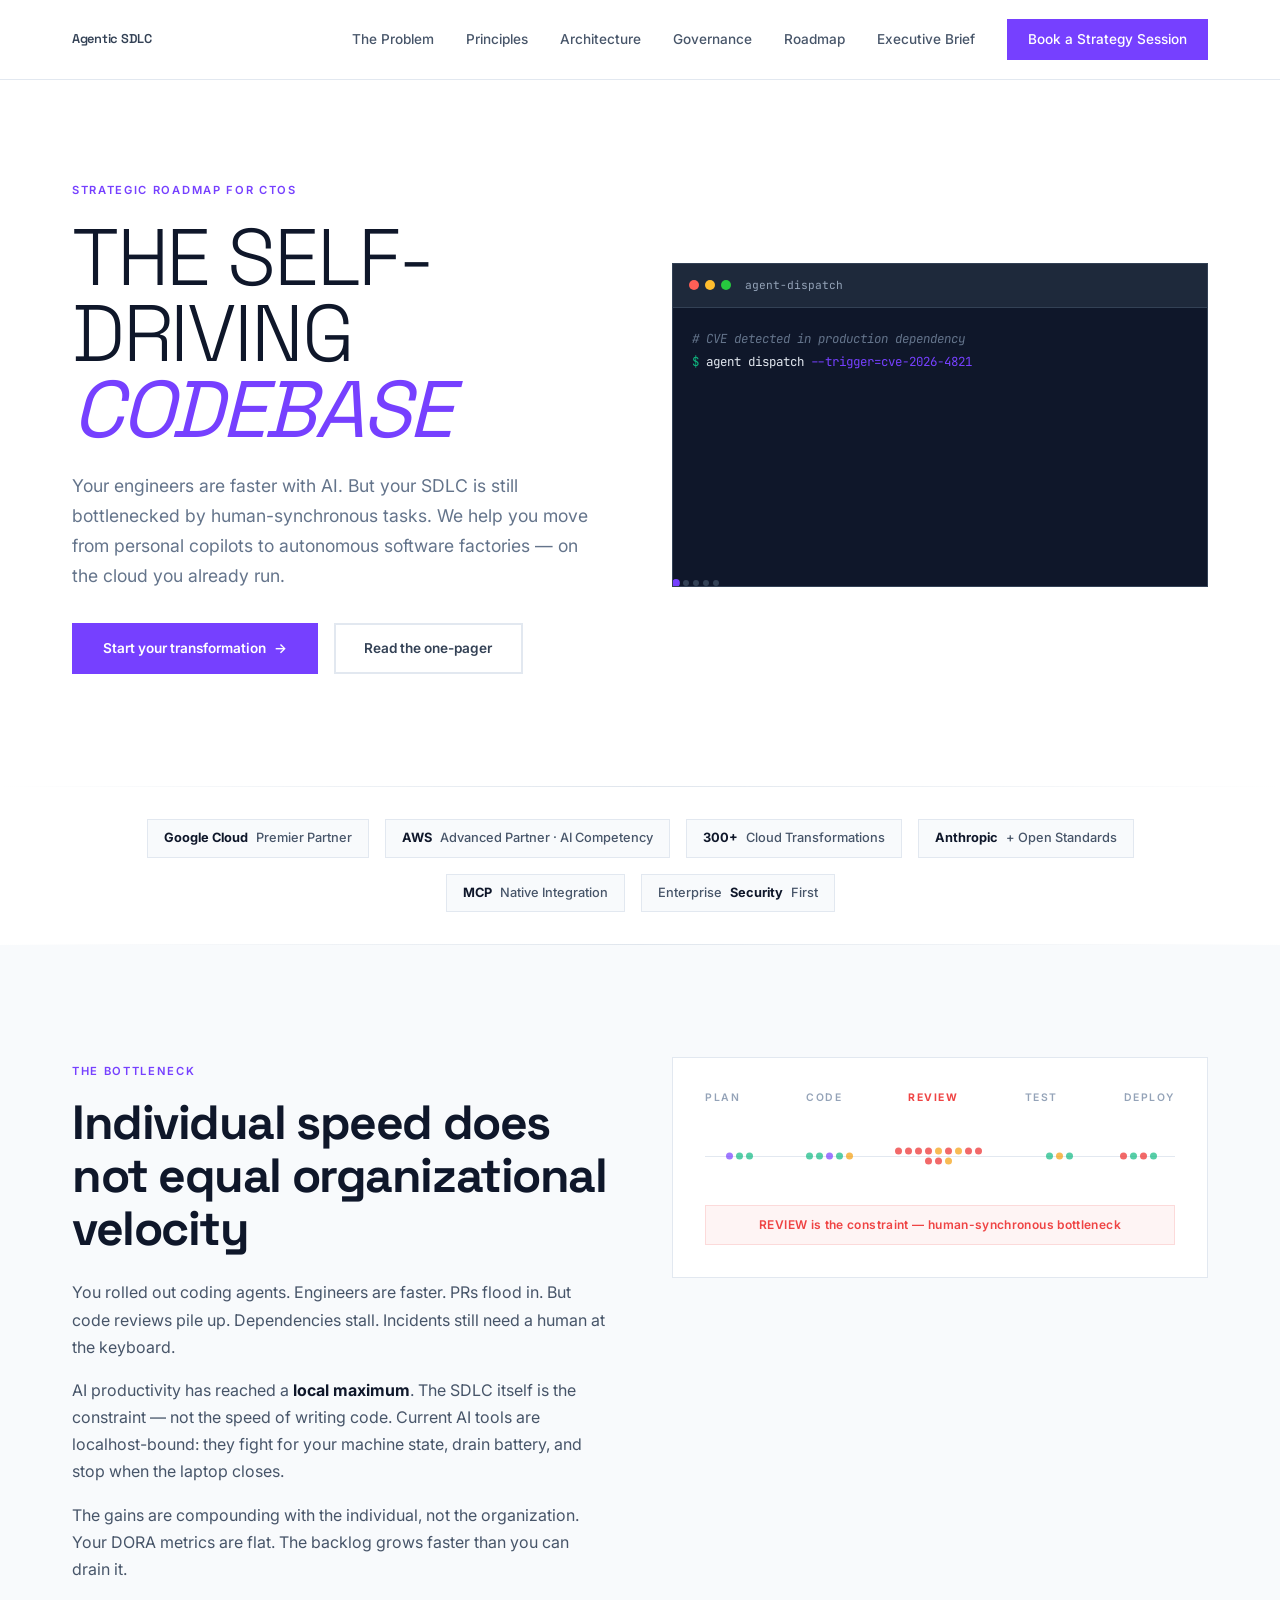
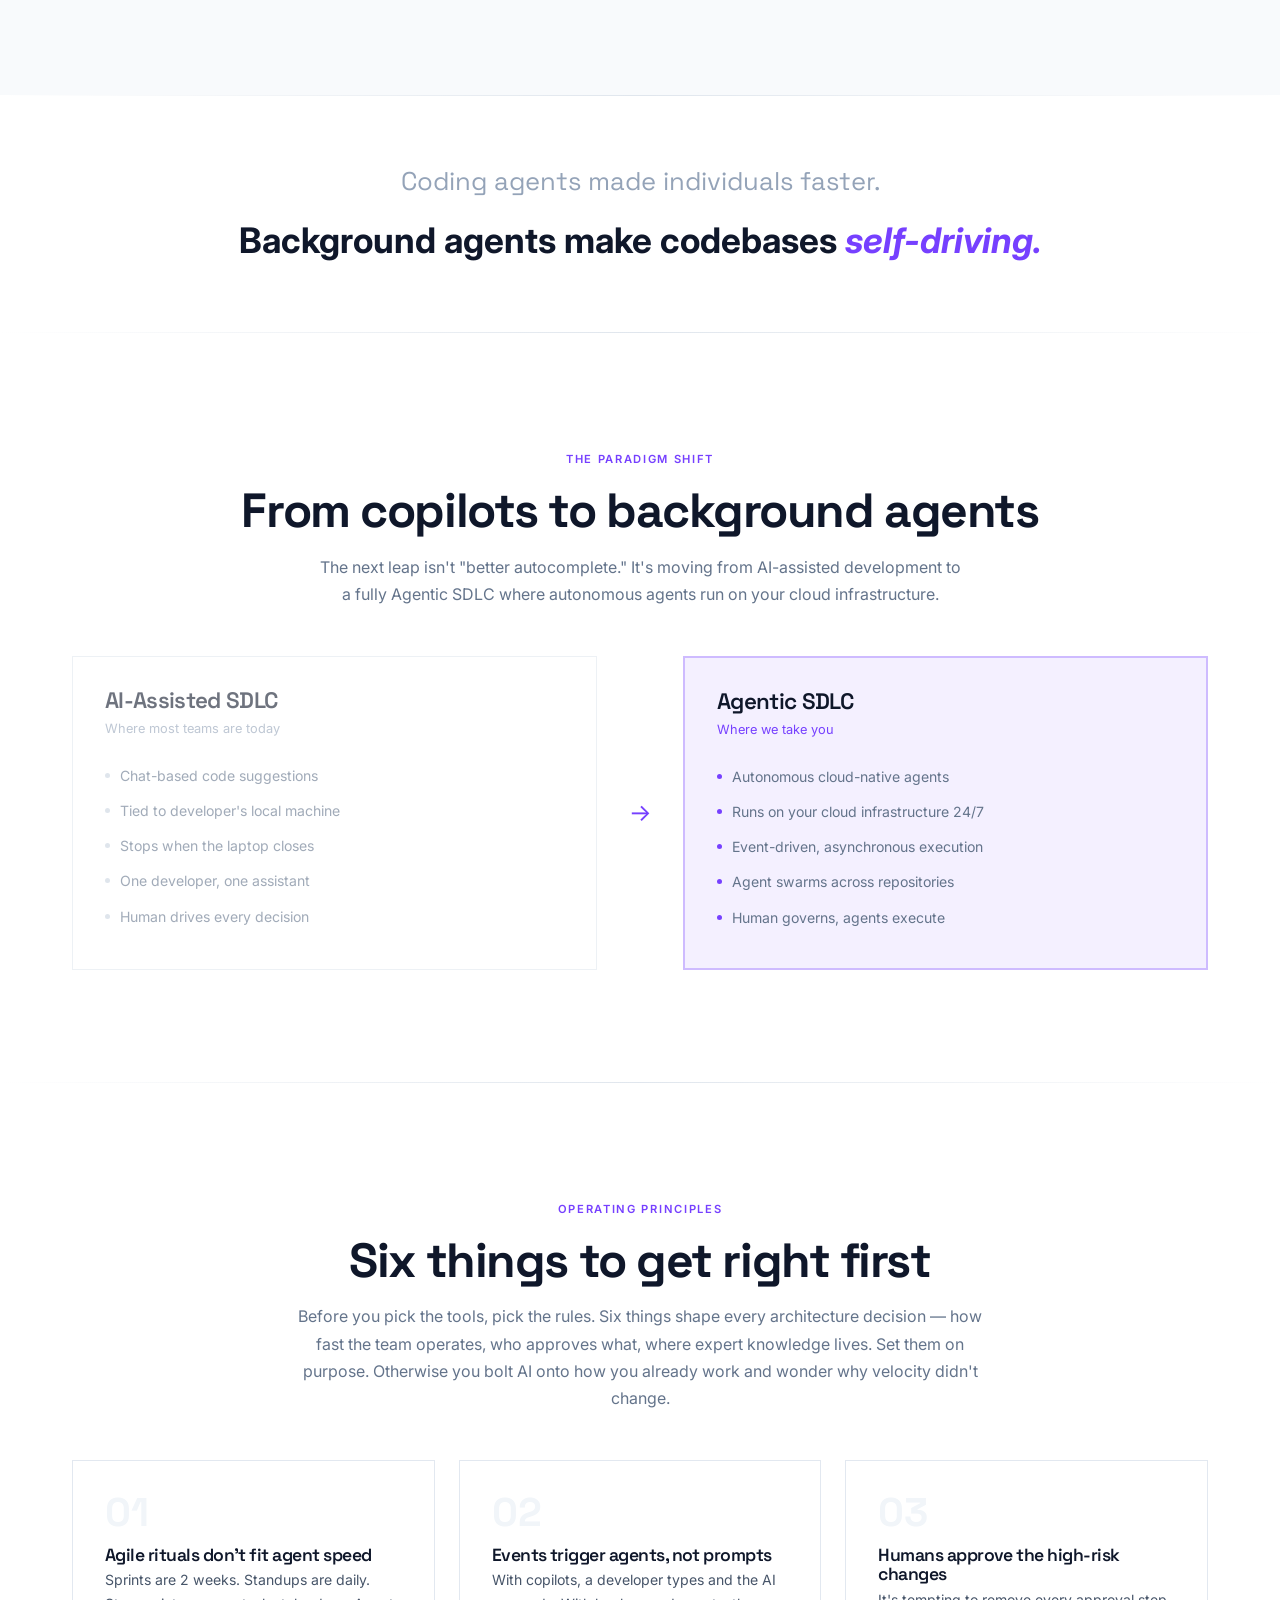
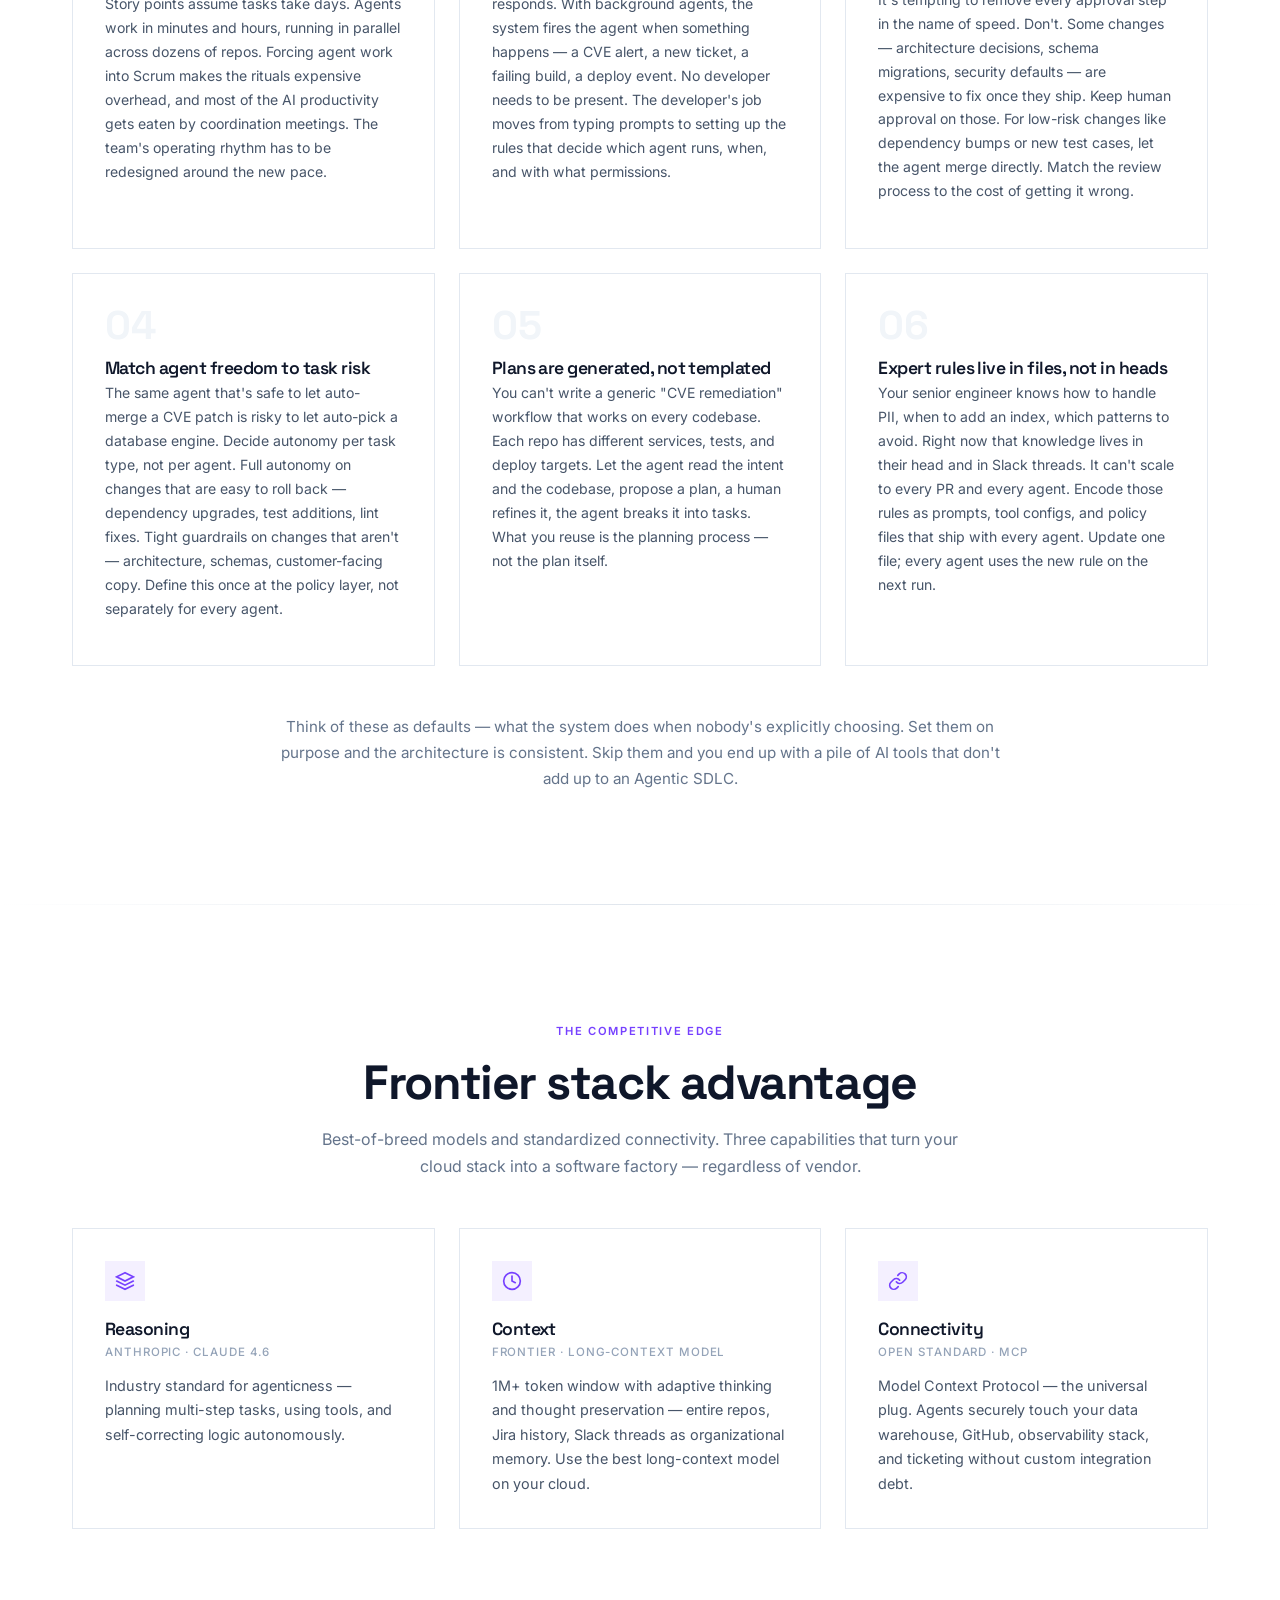
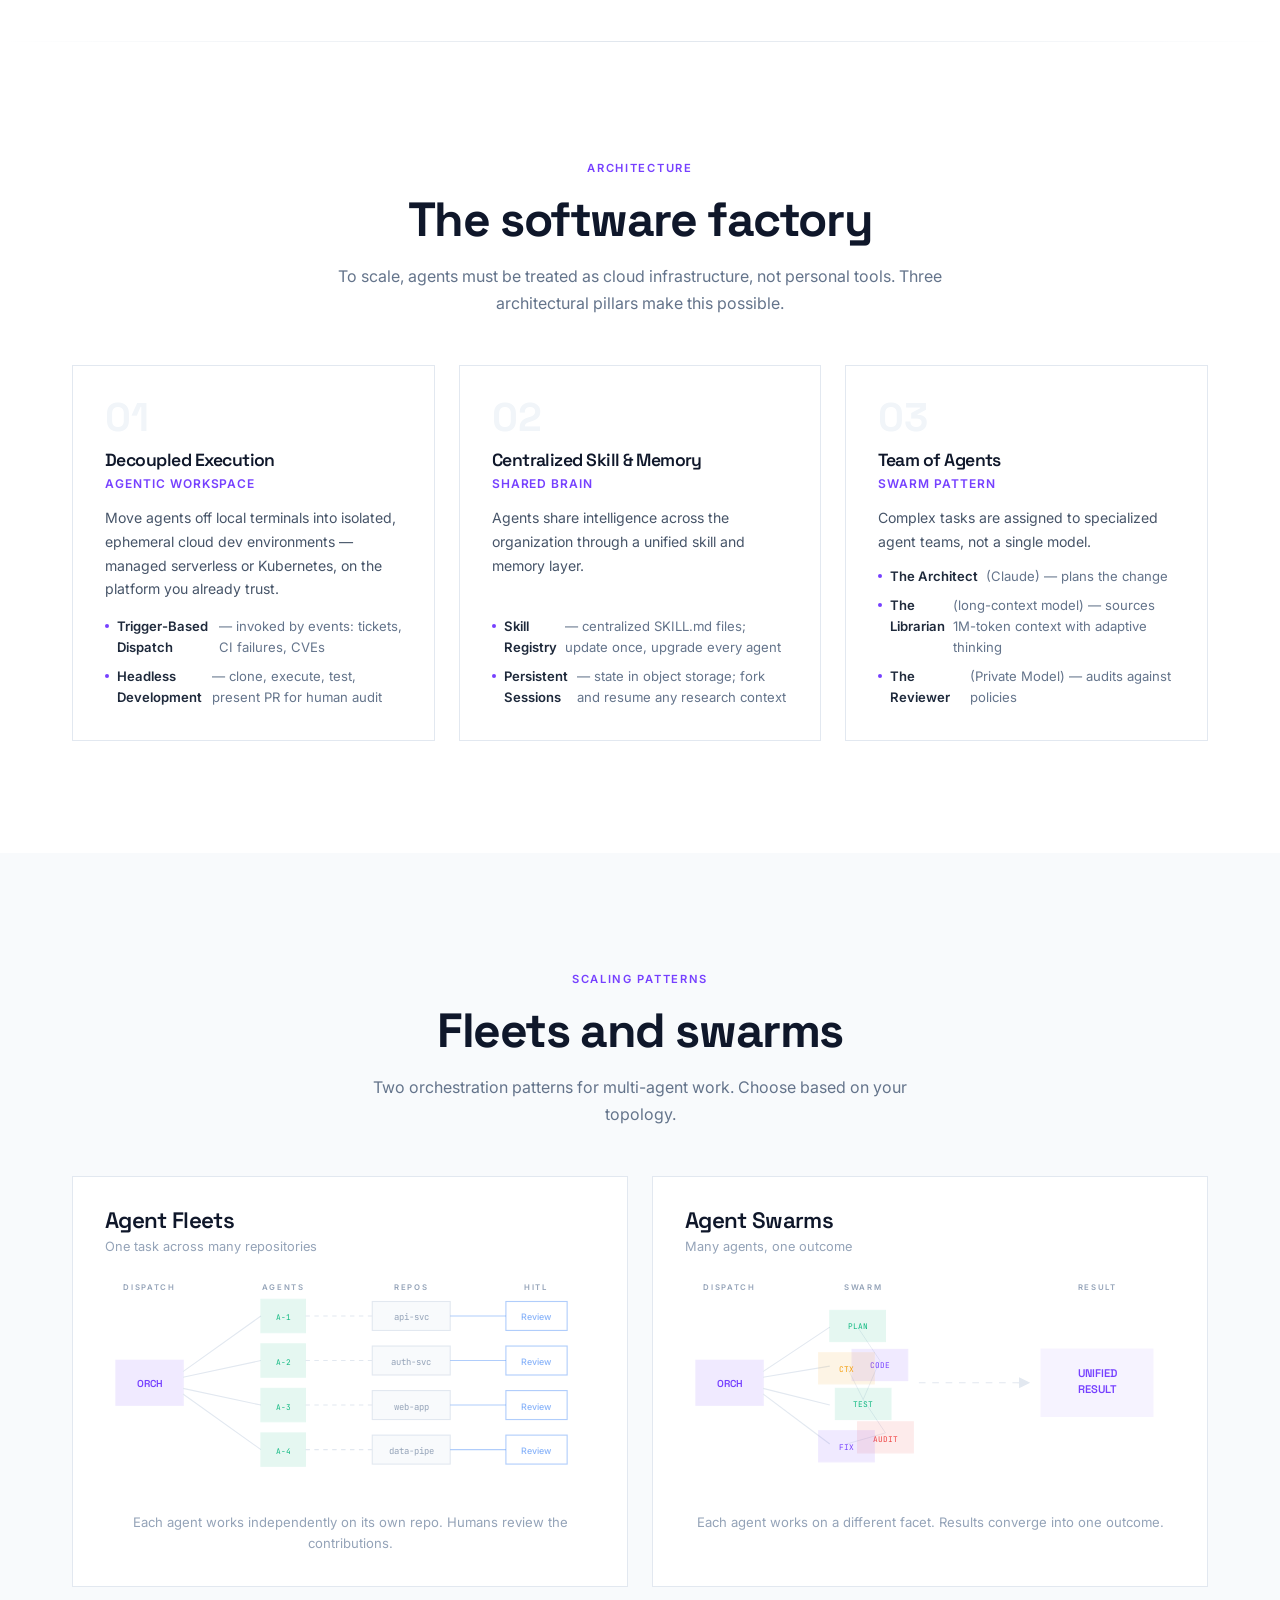
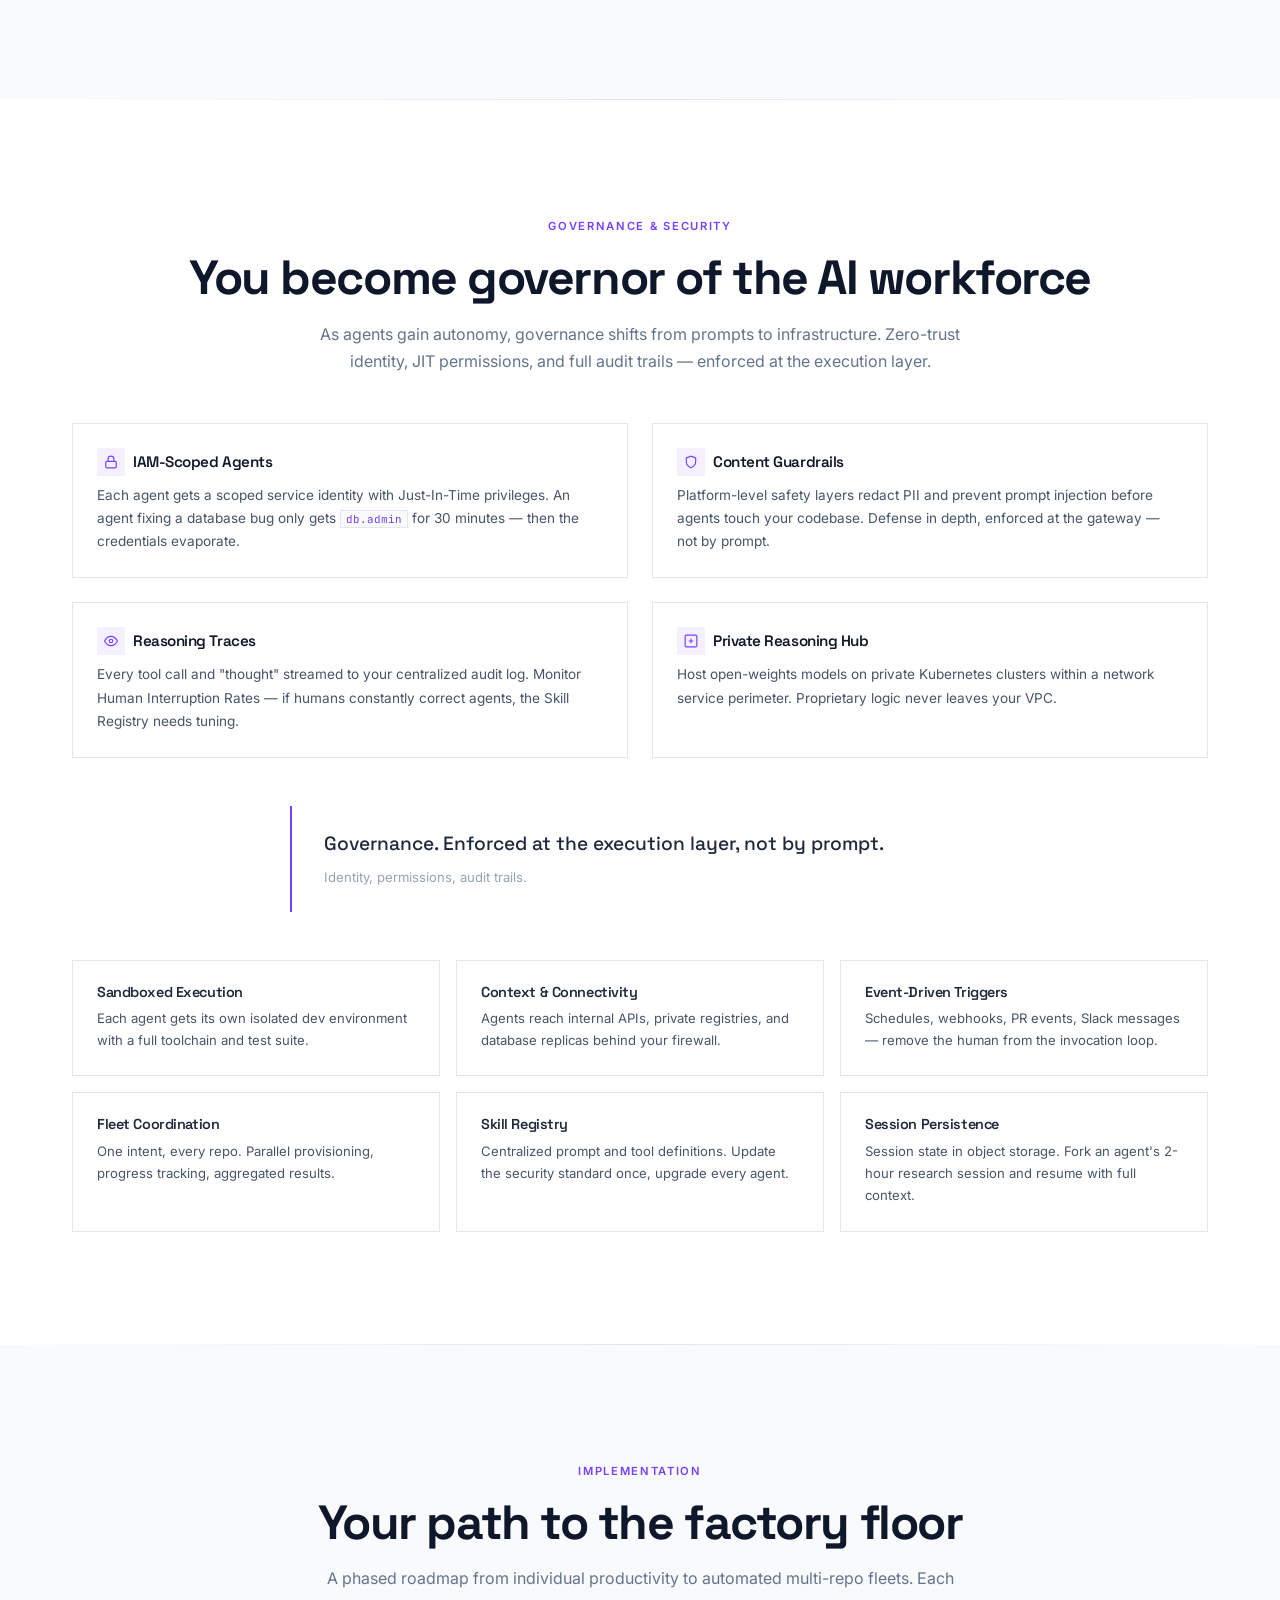
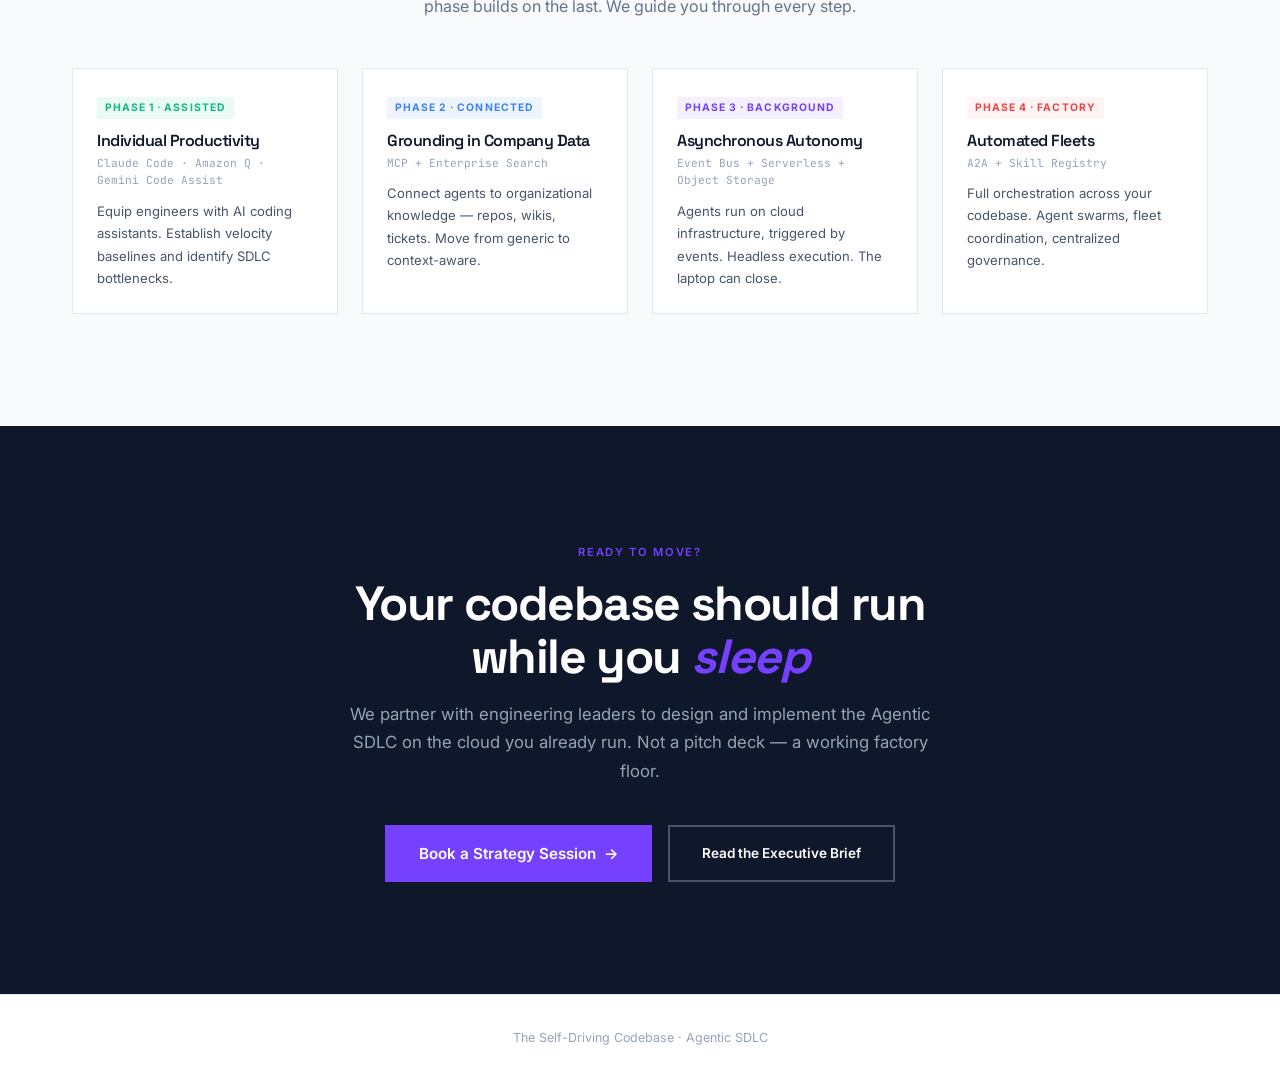
==== index.html @ 45821ac8 "Remove Revolgy branding from both pages Co-Authored-By: Claude Sonnet 4.6 (1M context) <noreply@anth" ====
<!DOCTYPE html>
<html lang="en">
<head>
<meta charset="UTF-8">
<meta name="viewport" content="width=device-width, initial-scale=1.0">
<title>The Self-Driving Codebase | Agentic SDLC</title>
<meta name="description" content="Move from AI copilots to autonomous software factories on any cloud. Design and implement the Agentic SDLC.">
<link rel="preconnect" href="https://fonts.googleapis.com">
<link rel="preconnect" href="https://fonts.gstatic.com" crossorigin>
<link href="https://fonts.googleapis.com/css2?family=Inter:wght@300;400;500;600;700&family=Space+Grotesk:wght@300;400;500;600;700&family=JetBrains+Mono:wght@400;500;600&display=swap" rel="stylesheet">
<style>
  /* ══ RESET ══ */
  *, *::before, *::after { box-sizing: border-box; margin: 0; padding: 0; }

  :root {
    --primary: #7640FF;
    --primary-dark: #5e2de6;
    --primary-soft: rgba(118, 64, 255, 0.08);
    --primary-mid: rgba(118, 64, 255, 0.15);
    --primary-glow: rgba(118, 64, 255, 0.25);

    --slate-50: #f8fafc;
    --slate-100: #f1f5f9;
    --slate-200: #e2e8f0;
    --slate-300: #cbd5e1;
    --slate-400: #94a3b8;
    --slate-500: #64748b;
    --slate-600: #475569;
    --slate-700: #334155;
    --slate-800: #1e293b;
    --slate-900: #0f172a;

    --success: #10b981;
    --warning: #f59e0b;
    --error: #ef4444;

    --font-display: 'Space Grotesk', system-ui, sans-serif;
    --font-body: 'Inter', system-ui, sans-serif;
    --font-mono: 'JetBrains Mono', 'SF Mono', monospace;

    --ease: cubic-bezier(0.4, 0, 0.2, 1);
  }

  html { scroll-behavior: smooth; font-size: 16px; }
  body {
    font-family: var(--font-body);
    background: #fff;
    color: var(--slate-600);
    line-height: 1.6;
    -webkit-font-smoothing: antialiased;
    overflow-x: hidden;
  }

  /* ══ TYPOGRAPHY ══ */
  h1, h2, h3, h4 {
    font-family: var(--font-display);
    color: var(--slate-900);
    line-height: 1.1;
    letter-spacing: -0.03em;
  }
  h1 { font-size: clamp(2.5rem, 7vw, 5rem); font-weight: 300; text-transform: uppercase; }
  h2 { font-size: clamp(1.8rem, 4vw, 3rem); font-weight: 700; }
  h3 { font-size: clamp(1.1rem, 2vw, 1.4rem); font-weight: 600; }
  p { line-height: 1.7; }

  /* ══ LAYOUT ══ */
  .container { max-width: 1200px; margin: 0 auto; padding: 0 1.5rem; }
  @media (min-width: 768px) { .container { padding: 0 2rem; } }
  section { padding: 5rem 0; }
  @media (min-width: 1024px) { section { padding: 7rem 0; } }

  /* ══ ARCH LINE (Remangu signature) ══ */
  .arch-line {
    height: 1px;
    background: linear-gradient(90deg, transparent, var(--slate-300), transparent);
    opacity: 0.6;
    margin: 0;
  }

  /* ══ LABELS ══ */
  .label {
    display: inline-block;
    font-size: 0.7rem;
    font-weight: 600;
    letter-spacing: 0.15em;
    text-transform: uppercase;
    color: var(--slate-400);
    margin-bottom: 1rem;
  }
  .label--primary { color: var(--primary); }

  /* ══ BUTTONS (sharp edges, Remangu style) ══ */
  .btn {
    display: inline-flex;
    align-items: center;
    gap: 0.5rem;
    padding: 0.8rem 1.8rem;
    font-family: var(--font-body);
    font-size: 0.85rem;
    font-weight: 600;
    text-decoration: none;
    border: 2px solid transparent;
    cursor: pointer;
    transition: all 0.15s var(--ease);
    /* sharp edges - no border-radius */
  }
  .btn--primary {
    background: var(--primary);
    color: white;
    border-color: var(--primary);
  }
  .btn--primary:hover { background: var(--primary-dark); border-color: var(--primary-dark); transform: translateY(-1px); }
  .btn--outline {
    background: transparent;
    color: var(--slate-700);
    border-color: var(--slate-200);
  }
  .btn--outline:hover { border-color: var(--primary); color: var(--primary); }
  .btn--ghost {
    background: transparent;
    color: var(--primary);
    border: none;
    padding: 0.5rem 0;
    font-weight: 500;
  }
  .btn--ghost:hover { color: var(--primary-dark); }
  .btn--ghost .arrow { transition: transform 0.15s var(--ease); }
  .btn--ghost:hover .arrow { transform: translateX(4px); }

  /* ══ NAVIGATION ══ */
  nav {
    position: fixed;
    top: 0;
    left: 0;
    right: 0;
    z-index: 100;
    height: 4rem;
    background: rgba(255,255,255,0.85);
    backdrop-filter: blur(16px);
    border-bottom: 1px solid var(--slate-200);
    transition: all 0.15s var(--ease);
  }
  @media (min-width: 1024px) { nav { height: 5rem; } }
  .nav-inner {
    max-width: 1200px;
    margin: 0 auto;
    padding: 0 1.5rem;
    height: 100%;
    display: flex;
    align-items: center;
    justify-content: space-between;
  }
  @media (min-width: 768px) { .nav-inner { padding: 0 2rem; } }
  .nav-logo {
    display: flex;
    align-items: center;
    gap: 0.75rem;
    text-decoration: none;
  }
  .nav-logo img { height: 28px; }
  .nav-logo .divider {
    width: 1px;
    height: 20px;
    background: var(--slate-200);
  }
  .nav-logo .sub {
    font-family: var(--font-display);
    font-size: 0.8rem;
    font-weight: 600;
    color: var(--slate-700);
    letter-spacing: -0.02em;
  }
  .nav-links { display: flex; gap: 2rem; align-items: center; }
  .nav-links a {
    color: var(--slate-600);
    text-decoration: none;
    font-size: 0.85rem;
    font-weight: 500;
    transition: color 0.15s;
  }
  .nav-links a:hover { color: var(--slate-900); }
  .nav-links a.btn--primary { color: white; }
  .nav-links a.btn--primary:hover { color: white; }
  .nav-spacer { height: 4rem; }
  @media (min-width: 1024px) { .nav-spacer { height: 5rem; } }

  /* Hamburger button */
  .hamburger {
    display: none;
    background: none;
    border: none;
    cursor: pointer;
    padding: 0.5rem;
    margin-right: -0.5rem;
  }
  .hamburger svg { display: block; }
  .hamburger .icon-close { display: none; }
  .hamburger.active .icon-open { display: none; }
  .hamburger.active .icon-close { display: block; }

  /* Mobile nav drawer */
  @media (max-width: 768px) {
    .hamburger { display: block; }
    .nav-links {
      display: none;
      position: fixed;
      top: 4rem;
      left: 0;
      right: 0;
      bottom: 0;
      background: rgba(255,255,255,0.98);
      backdrop-filter: blur(16px);
      flex-direction: column;
      align-items: stretch;
      padding: 1.5rem;
      gap: 0;
      border-top: 1px solid var(--slate-200);
      overflow-y: auto;
    }
    .nav-links.open { display: flex; }
    .nav-links a {
      padding: 1rem 0;
      font-size: 1rem;
      border-bottom: 1px solid var(--slate-100);
    }
    .nav-links a:last-child { border-bottom: none; }
    .nav-links a.btn--primary {
      margin-top: 1rem;
      text-align: center;
      justify-content: center;
      padding: 0.9rem 1.5rem;
    }
  }

  /* ══ HERO ══ */
  .hero {
    padding: 4rem 0 5rem;
    position: relative;
  }
  @media (min-width: 1024px) { .hero { padding: 6rem 0 7rem; } }
  .hero-grid {
    display: grid;
    gap: 3rem;
    align-items: center;
  }
  @media (min-width: 1024px) { .hero-grid { grid-template-columns: 1fr 1fr; gap: 4rem; } }
  .hero-content .label { margin-bottom: 1.2rem; }
  .hero-content h1 {
    margin-bottom: 1.5rem;
    line-height: 0.95;
  }
  .hero-content h1 em {
    font-style: italic;
    color: var(--primary);
    font-weight: 400;
  }
  .hero-content > p {
    font-size: 1.1rem;
    color: var(--slate-500);
    max-width: 520px;
    margin-bottom: 2rem;
    line-height: 1.7;
  }
  .hero-actions { display: flex; gap: 1rem; flex-wrap: wrap; }
  @media (max-width: 480px) {
    .hero-actions { flex-direction: column; }
    .hero-actions .btn { text-align: center; justify-content: center; width: 100%; }
  }

  /* ══ TERMINAL ══ */
  .terminal {
    background: var(--slate-900);
    border: 1px solid var(--slate-700);
    font-family: var(--font-mono);
    font-size: 0.78rem;
    line-height: 1.7;
    overflow: hidden;
    /* sharp edges */
  }
  @media (max-width: 480px) {
    .terminal { font-size: 0.68rem; line-height: 1.6; }
  }
  .terminal-bar {
    display: flex;
    align-items: center;
    gap: 6px;
    padding: 0.75rem 1rem;
    background: var(--slate-800);
    border-bottom: 1px solid var(--slate-700);
  }
  .terminal-dot {
    width: 10px;
    height: 10px;
    border-radius: 50%;
  }
  .terminal-dot:nth-child(1) { background: #ff5f56; }
  .terminal-dot:nth-child(2) { background: #ffbd2e; }
  .terminal-dot:nth-child(3) { background: #27c93f; }
  .terminal-title {
    font-size: 0.7rem;
    color: var(--slate-400);
    margin-left: 0.5rem;
  }
  .terminal-body {
    padding: 1.2rem 1.2rem;
    min-height: 260px;
    position: relative;
  }
  @media (max-width: 480px) {
    .terminal-body { padding: 1rem 0.8rem; min-height: 240px; }
  }
  .terminal-scenario {
    position: absolute;
    top: 1.2rem;
    left: 1.2rem;
    right: 1.2rem;
    opacity: 0;
    transition: opacity 0.4s ease;
    pointer-events: none;
  }
  @media (max-width: 480px) {
    .terminal-scenario { top: 1rem; left: 0.8rem; right: 0.8rem; }
  }
  .terminal-scenario.active { opacity: 1; pointer-events: auto; }
  .t-line { padding: 1px 0; white-space: normal; word-break: break-word; }
  .t-line .prompt { color: var(--success); }
  .t-line .cmd { color: #e2e8f0; }
  .t-line .flag { color: var(--primary); }
  .t-line .comment { color: var(--slate-500); font-style: italic; }
  .t-line .output { color: var(--slate-400); }
  .t-line .ok { color: var(--success); }
  .t-line .warn { color: var(--warning); }
  .t-line .err { color: var(--error); }
  .t-line .accent { color: var(--primary); }

  /* Typing animation per line */
  .t-line.typing {
    width: 0;
    animation: typeIn 0.6s steps(40, end) forwards;
  }
  .t-line.typing-slow {
    width: 0;
    animation: typeIn 1s steps(40, end) forwards;
  }
  @keyframes typeIn {
    from { width: 0; }
    to { width: 100%; }
  }

  .cursor-blink {
    display: inline-block;
    width: 7px;
    height: 13px;
    background: var(--slate-300);
    vertical-align: middle;
    margin-left: 2px;
    animation: blink 1s step-end infinite;
  }
  @keyframes blink { 0%,100%{opacity:1} 50%{opacity:0} }

  .terminal-progress {
    display: flex;
    gap: 4px;
    margin-top: 0.8rem;
  }
  .terminal-progress .pip {
    width: 6px;
    height: 6px;
    background: var(--slate-700);
    border-radius: 50%;
    cursor: pointer;
    transition: all 0.15s;
  }
  .terminal-progress .pip.active { background: var(--primary); transform: scale(1.3); }

  /* ══ STATS BAR ══ */
  .stats-bar {
    display: flex;
    flex-wrap: wrap;
    gap: 1rem;
    justify-content: center;
    padding: 2rem 0;
  }
  .stat-badge {
    display: flex;
    align-items: center;
    gap: 0.5rem;
    padding: 0.5rem 1rem;
    background: var(--slate-50);
    border: 1px solid var(--slate-200);
    font-size: 0.8rem;
    font-weight: 500;
    color: var(--slate-600);
    transition: all 0.15s;
  }
  .stat-badge:hover { border-color: var(--primary); color: var(--primary); }
  .stat-badge strong { color: var(--slate-900); font-weight: 700; }
  @media (max-width: 480px) {
    .stats-bar { gap: 0.5rem; }
    .stat-badge { font-size: 0.72rem; padding: 0.4rem 0.7rem; flex: 1 1 calc(50% - 0.5rem); justify-content: center; text-align: center; }
  }

  /* ══ PROBLEM SECTION ══ */
  .problem-section { background: var(--slate-50); }
  .problem-grid {
    display: grid;
    gap: 3rem;
    align-items: start;
  }
  @media (min-width: 1024px) { .problem-grid { grid-template-columns: 1fr 1fr; gap: 4rem; } }
  .problem-text h2 { margin-bottom: 1.5rem; }
  .problem-text p { margin-bottom: 1rem; font-size: 1rem; }
  .problem-text p:last-of-type { margin-bottom: 0; }

  /* Bottleneck diagram */
  .bottleneck {
    background: white;
    border: 1px solid var(--slate-200);
    padding: 2rem;
  }
  .bn-header {
    display: flex;
    justify-content: space-between;
    margin-bottom: 1.5rem;
    font-size: 0.65rem;
    font-weight: 600;
    letter-spacing: 0.15em;
    text-transform: uppercase;
    color: var(--slate-400);
  }
  .bn-header span.active { color: var(--error); font-weight: 700; }
  .bn-track {
    position: relative;
    height: 50px;
    margin-bottom: 1.5rem;
  }
  .bn-line {
    position: absolute;
    top: 50%;
    left: 0;
    right: 0;
    height: 1px;
    background: var(--slate-200);
  }
  .bn-dots {
    position: absolute;
    top: 50%;
    transform: translateY(-50%);
    display: flex;
    flex-wrap: wrap;
    gap: 3px;
    justify-content: center;
  }
  .bn-dot {
    width: 7px;
    height: 7px;
    border-radius: 50%;
  }
  .bn-dot.green { background: var(--success); opacity: 0.7; }
  .bn-dot.purple { background: var(--primary); opacity: 0.7; }
  .bn-dot.red { background: var(--error); opacity: 0.8; }
  .bn-dot.amber { background: var(--warning); opacity: 0.7; }
  .bn-callout {
    text-align: center;
    padding: 0.6rem 1rem;
    background: rgba(239,68,68,0.06);
    border: 1px solid rgba(239,68,68,0.15);
    font-size: 0.75rem;
    font-weight: 600;
    color: var(--error);
    letter-spacing: 0.03em;
  }

  /* ══ EQUATION ══ */
  .equation-section {
    text-align: center;
    padding: 4rem 2rem;
  }
  .equation-section p {
    font-family: var(--font-display);
    font-size: clamp(1.2rem, 3vw, 1.6rem);
    color: var(--slate-400);
    font-weight: 400;
  }
  .equation-section .highlight {
    display: block;
    font-size: clamp(1.5rem, 4vw, 2.2rem);
    font-weight: 700;
    color: var(--slate-900);
    margin-top: 0.5rem;
  }
  .equation-section .highlight em { color: var(--primary); font-style: italic; }

  /* ══ SHIFT SECTION ══ */
  .shift-grid {
    display: grid;
    gap: 2rem;
    margin-top: 3rem;
    align-items: stretch;
  }
  @media (min-width: 768px) { .shift-grid { grid-template-columns: 1fr auto 1fr; } }
  .shift-card {
    background: white;
    border: 1px solid var(--slate-200);
    padding: 2rem;
    display: flex;
    flex-direction: column;
    transition: all 0.15s var(--ease);
  }
  .shift-card:hover { border-color: var(--primary); transform: translateY(-2px); }
  .shift-card.faded { opacity: 0.6; }
  .shift-card.faded:hover { opacity: 0.8; }
  .shift-card.featured { border: 2px solid rgba(118,64,255,0.3); background: var(--primary-soft); }
  .shift-card h3 { margin-bottom: 0.3rem; }
  .shift-card .sub { font-size: 0.8rem; color: var(--slate-400); margin-bottom: 1.2rem; }
  .shift-card.featured .sub { color: var(--primary); }
  .shift-card ul { list-style: none; }
  .shift-card ul li {
    padding: 0.4rem 0;
    font-size: 0.88rem;
    color: var(--slate-500);
    display: flex;
    gap: 0.6rem;
    align-items: flex-start;
  }
  .shift-card ul li::before {
    content: '';
    width: 5px; height: 5px;
    border-radius: 50%;
    background: var(--slate-300);
    margin-top: 0.5rem;
    flex-shrink: 0;
  }
  .shift-card.featured ul li::before { background: var(--primary); }
  .shift-arrow {
    display: flex;
    align-items: center;
    justify-content: center;
    color: var(--primary);
    font-size: 1.5rem;
  }
  @media (max-width: 767px) {
    .shift-arrow { transform: rotate(90deg); padding: 0.5rem 0; }
  }

  /* ══ ADVANTAGE CARDS ══ */
  .advantage-grid {
    display: grid;
    gap: 1.5rem;
    margin-top: 3rem;
  }
  @media (min-width: 768px) { .advantage-grid { grid-template-columns: repeat(3, 1fr); } }
  .adv-card {
    background: white;
    border: 1px solid var(--slate-200);
    padding: 2rem;
    display: flex;
    flex-direction: column;
    transition: all 0.15s var(--ease);
  }
  .adv-card:hover { border-color: var(--primary); transform: translateY(-2px); }
  .adv-card .adv-icon {
    width: 40px;
    height: 40px;
    display: flex;
    align-items: center;
    justify-content: center;
    margin-bottom: 1.2rem;
    background: var(--primary-soft);
  }
  .adv-card h3 { font-size: 1.1rem; margin-bottom: 0.2rem; }
  .adv-card .provider {
    font-size: 0.72rem;
    color: var(--slate-400);
    font-weight: 500;
    margin-bottom: 0.8rem;
    text-transform: uppercase;
    letter-spacing: 0.08em;
  }
  .adv-card p { font-size: 0.9rem; }

  /* ══ ARCHITECTURE PILLARS ══ */
  .arch-grid {
    display: grid;
    gap: 1.5rem;
    margin-top: 3rem;
  }
  @media (min-width: 768px) { .arch-grid { grid-template-columns: repeat(3, 1fr); } }
  .pillar {
    background: white;
    border: 1px solid var(--slate-200);
    padding: 2rem;
    transition: all 0.15s var(--ease);
    display: flex;
    flex-direction: column;
  }
  .pillar:hover { border-color: var(--primary); transform: translateY(-2px); }
  .pillar-num {
    font-family: var(--font-display);
    font-size: 2.5rem;
    font-weight: 700;
    color: var(--slate-100);
    line-height: 1;
    margin-bottom: 0.8rem;
    transition: color 0.15s;
  }
  .pillar:hover .pillar-num { color: var(--primary-soft); }
  .pillar h3 { font-size: 1.1rem; margin-bottom: 0.2rem; }
  .pillar .pillar-sub {
    font-size: 0.75rem;
    color: var(--primary);
    margin-bottom: 0.8rem;
    font-weight: 600;
    text-transform: uppercase;
    letter-spacing: 0.08em;
  }
  .pillar p { font-size: 0.88rem; margin-bottom: 0.8rem; }
  .pillar-features { display: flex; flex-direction: column; gap: 0.5rem; margin-top: auto; }
  .pillar-feat {
    display: flex;
    gap: 0.5rem;
    font-size: 0.82rem;
    color: var(--slate-500);
    align-items: flex-start;
  }
  .pillar-feat::before {
    content: '';
    width: 4px; height: 4px;
    background: var(--primary);
    border-radius: 50%;
    margin-top: 0.5rem;
    flex-shrink: 0;
  }
  .pillar-feat strong { color: var(--slate-800); font-weight: 600; }

  /* ══ SWARM SECTION ══ */
  .swarm-section { background: var(--slate-50); }
  .swarm-grid {
    display: grid;
    gap: 1.5rem;
    margin-top: 3rem;
  }
  @media (min-width: 768px) { .swarm-grid { grid-template-columns: 1fr 1fr; } }
  .swarm-card {
    background: white;
    border: 1px solid var(--slate-200);
    padding: 2rem;
    transition: all 0.15s var(--ease);
  }
  .swarm-card:hover { border-color: var(--primary); }
  .swarm-card h3 { margin-bottom: 0.2rem; }
  .swarm-card .swarm-sub { font-size: 0.8rem; color: var(--slate-400); margin-bottom: 1.2rem; }
  .swarm-card svg { width: 100%; height: auto; }
  .swarm-card .caption { font-size: 0.82rem; color: var(--slate-400); margin-top: 1rem; text-align: center; }
  @media (max-width: 480px) {
    .swarm-card { padding: 1.2rem; }
    .swarm-card svg { max-height: 160px; }
  }

  /* ══ GOVERNANCE ══ */
  .gov-grid {
    display: grid;
    gap: 1.5rem;
    margin-top: 3rem;
  }
  @media (min-width: 768px) { .gov-grid { grid-template-columns: repeat(2, 1fr); } }
  .gov-card {
    background: white;
    border: 1px solid var(--slate-200);
    padding: 1.5rem;
    transition: all 0.15s var(--ease);
  }
  .gov-card:hover { border-color: var(--primary); transform: translateY(-2px); }
  .gov-card h3 {
    font-size: 0.95rem;
    margin-bottom: 0.5rem;
    display: flex;
    align-items: center;
    gap: 0.5rem;
  }
  .gov-icon {
    width: 28px; height: 28px;
    display: inline-flex;
    align-items: center;
    justify-content: center;
    background: var(--primary-soft);
    flex-shrink: 0;
  }
  .gov-card p { font-size: 0.85rem; }
  .gov-card code {
    font-family: var(--font-mono);
    font-size: 0.8em;
    background: var(--slate-50);
    border: 1px solid var(--slate-200);
    padding: 1px 5px;
    color: var(--primary);
  }

  /* ══ QUOTE BLOCK ══ */
  .quote-block {
    border-left: 2px solid var(--primary);
    padding: 1.5rem 2rem;
    margin: 3rem auto;
    max-width: 700px;
  }
  .quote-block p {
    font-family: var(--font-display);
    font-size: 1.2rem;
    font-weight: 500;
    color: var(--slate-800);
    line-height: 1.5;
  }
  .quote-block .quote-sub {
    font-family: var(--font-body);
    font-size: 0.82rem;
    color: var(--slate-400);
    margin-top: 0.5rem;
    font-weight: 400;
  }

  /* ══ FACTORY FEATURES ══ */
  .factory-grid {
    display: grid;
    gap: 1rem;
    margin-top: 2rem;
  }
  @media (min-width: 640px) { .factory-grid { grid-template-columns: repeat(2, 1fr); } }
  @media (min-width: 1024px) { .factory-grid { grid-template-columns: repeat(3, 1fr); } }
  .factory-feat {
    background: white;
    border: 1px solid var(--slate-200);
    padding: 1.5rem;
    transition: all 0.15s var(--ease);
  }
  .factory-feat:hover { border-color: var(--primary); }
  .factory-feat h4 {
    font-family: var(--font-display);
    font-size: 0.9rem;
    font-weight: 600;
    color: var(--slate-800);
    margin-bottom: 0.4rem;
  }
  .factory-feat p { font-size: 0.82rem; }

  /* ══ ROADMAP ══ */
  .roadmap-section { background: var(--slate-50); }
  .roadmap-grid {
    display: grid;
    gap: 1.5rem;
    margin-top: 3rem;
  }
  @media (min-width: 640px) { .roadmap-grid { grid-template-columns: repeat(2, 1fr); } }
  @media (min-width: 1024px) { .roadmap-grid { grid-template-columns: repeat(4, 1fr); } }
  .phase {
    background: white;
    border: 1px solid var(--slate-200);
    padding: 1.5rem;
    position: relative;
    transition: all 0.15s var(--ease);
  }
  .phase:hover { border-color: var(--primary); transform: translateY(-2px); }
  .phase-badge {
    display: inline-block;
    font-size: 0.65rem;
    font-weight: 700;
    text-transform: uppercase;
    letter-spacing: 0.1em;
    padding: 3px 8px;
    margin-bottom: 0.8rem;
  }
  .phase:nth-child(1) .phase-badge { background: rgba(16,185,129,0.08); color: var(--success); }
  .phase:nth-child(2) .phase-badge { background: rgba(59,130,246,0.08); color: #3b82f6; }
  .phase:nth-child(3) .phase-badge { background: var(--primary-soft); color: var(--primary); }
  .phase:nth-child(4) .phase-badge { background: rgba(239,68,68,0.06); color: var(--error); }
  .phase h3 { font-size: 1rem; margin-bottom: 0.3rem; }
  .phase .phase-tech {
    font-family: var(--font-mono);
    font-size: 0.7rem;
    color: var(--slate-400);
    margin-bottom: 0.6rem;
  }
  .phase p { font-size: 0.82rem; }

  /* ══ CTA ══ */
  .cta-section {
    text-align: center;
    padding: 5rem 2rem;
    position: relative;
    background: var(--slate-900);
    color: white;
  }
  @media (min-width: 1024px) { .cta-section { padding: 7rem 2rem; } }
  .cta-section h2 { color: white; margin-bottom: 1rem; }
  .cta-section h2 em { color: var(--primary); font-style: italic; }
  .cta-section p {
    color: var(--slate-400);
    font-size: 1.05rem;
    max-width: 580px;
    margin: 0 auto 2.5rem;
  }
  .cta-actions { display: flex; gap: 1rem; justify-content: center; flex-wrap: wrap; }
  .cta-section .btn--outline { color: white; border-color: var(--slate-600); }
  .cta-section .btn--outline:hover { border-color: var(--primary); color: var(--primary); }
  @media (max-width: 480px) {
    .cta-section { padding: 3.5rem 1.2rem; }
    .cta-actions { flex-direction: column; align-items: center; }
    .cta-actions .btn { width: 100%; text-align: center; justify-content: center; }
  }

  /* ══ FOOTER ══ */
  footer {
    border-top: 1px solid var(--slate-200);
    padding: 2rem;
    text-align: center;
  }
  footer p { font-size: 0.78rem; color: var(--slate-400); }
  footer a { color: var(--primary); text-decoration: none; }
  footer a:hover { text-decoration: underline; }

  /* ══ SCROLL REVEAL ══ */
  .reveal {
    opacity: 0;
    transform: translateY(20px);
    transition: opacity 0.6s var(--ease), transform 0.6s var(--ease);
  }
  .reveal.visible { opacity: 1; transform: translateY(0); }

  /* ══ SVG HELPER ══ */
  .svg-muted { stroke: var(--slate-300); }
  .svg-primary { stroke: var(--primary); }

  /* ══ MOBILE GLOBAL ══ */
  @media (max-width: 480px) {
    section { padding: 3rem 0; }
    .container { padding: 0 1rem; }
    h1 { font-size: clamp(2rem, 9vw, 2.8rem); }
    h2 { font-size: clamp(1.5rem, 5vw, 2rem); }
    p { font-size: 0.95rem; }
    .hero { padding: 2.5rem 0 3rem; }
    .hero-content > p { font-size: 1rem; }
    .problem-text p { font-size: 0.92rem; }
    .bottleneck { padding: 1.2rem; }
    .bn-header { font-size: 0.58rem; }
    .pillar, .adv-card, .gov-card, .factory-feat, .phase { padding: 1.2rem; }
    .pillar-num { font-size: 2rem; }
    .quote-block { padding: 1rem 1.2rem; margin: 2rem 0; }
    .quote-block p { font-size: 1rem; }
    .equation-section p { font-size: clamp(1rem, 4vw, 1.3rem); }
    .equation-section .highlight { font-size: clamp(1.2rem, 5vw, 1.6rem); }
  }

  /* Tablet tweaks */
  @media (min-width: 481px) and (max-width: 768px) {
    section { padding: 4rem 0; }
    .hero { padding: 3rem 0 4rem; }
  }
</style>
</head>
<body>

<!-- ═══ NAV ═══ -->
<nav>
  <div class="nav-inner">
    <a class="nav-logo" href="#">
      <span class="sub">Agentic SDLC</span>
    </a>
    <div class="nav-links" id="navLinks">
      <a href="#problem" onclick="closeNav()">The Problem</a>
      <a href="#principles" onclick="closeNav()">Principles</a>
      <a href="#architecture" onclick="closeNav()">Architecture</a>
      <a href="#governance" onclick="closeNav()">Governance</a>
      <a href="#roadmap" onclick="closeNav()">Roadmap</a>
      <a href="one-pager.html">Executive Brief</a>
      <a href="#cta" class="btn btn--primary" style="padding:0.5rem 1.2rem;" onclick="closeNav()">Book a Strategy Session</a>
    </div>
    <button class="hamburger" id="hamburger" onclick="toggleNav()" aria-label="Toggle menu">
      <svg class="icon-open" width="24" height="24" viewBox="0 0 24 24" fill="none" stroke="#0f172a" stroke-width="2" stroke-linecap="round"><line x1="3" y1="6" x2="21" y2="6"/><line x1="3" y1="12" x2="21" y2="12"/><line x1="3" y1="18" x2="21" y2="18"/></svg>
      <svg class="icon-close" width="24" height="24" viewBox="0 0 24 24" fill="none" stroke="#0f172a" stroke-width="2" stroke-linecap="round"><line x1="18" y1="6" x2="6" y2="18"/><line x1="6" y1="6" x2="18" y2="18"/></svg>
    </button>
  </div>
</nav>
<div class="nav-spacer"></div>

<!-- ═══ HERO ═══ -->
<section class="hero">
  <div class="container">
    <div class="hero-grid">
      <div class="hero-content">
        <span class="label label--primary">Strategic Roadmap for CTOs</span>
        <h1>The self-driving <em>codebase</em></h1>
        <p>Your engineers are faster with AI. But your SDLC is still bottlenecked by human-synchronous tasks. We help you move from personal copilots to autonomous software factories &mdash; on the cloud you already run.</p>
        <div class="hero-actions">
          <a href="#cta" class="btn btn--primary">Start your transformation <span class="arrow">&rarr;</span></a>
          <a href="one-pager.html" class="btn btn--outline">Read the one-pager</a>
        </div>
      </div>

      <div>
        <div class="terminal">
          <div class="terminal-bar">
            <span class="terminal-dot"></span>
            <span class="terminal-dot"></span>
            <span class="terminal-dot"></span>
            <span class="terminal-title">agent-dispatch</span>
          </div>
          <div class="terminal-body" id="terminalBody"></div>
          <div class="terminal-progress" id="terminalProgress">
            <span class="pip active" data-index="0"></span>
            <span class="pip" data-index="1"></span>
            <span class="pip" data-index="2"></span>
            <span class="pip" data-index="3"></span>
            <span class="pip" data-index="4"></span>
          </div>
        </div>
      </div>
    </div>
  </div>
</section>

<div class="arch-line"></div>

<!-- ═══ STATS BAR ═══ -->
<div class="container">
  <div class="stats-bar">
    <div class="stat-badge"><strong>Google Cloud</strong> Premier Partner</div>
    <div class="stat-badge"><strong>AWS</strong> Advanced Partner &middot; AI Competency</div>
    <div class="stat-badge"><strong>300+</strong> Cloud Transformations</div>
    <div class="stat-badge"><strong>Anthropic</strong> + Open Standards</div>
    <div class="stat-badge"><strong>MCP</strong> Native Integration</div>
    <div class="stat-badge">Enterprise <strong>Security</strong> First</div>
  </div>
</div>

<div class="arch-line"></div>

<!-- ═══ PROBLEM ═══ -->
<section class="problem-section" id="problem">
  <div class="container">
    <div class="problem-grid">
      <div class="problem-text reveal">
        <span class="label label--primary">The Bottleneck</span>
        <h2>Individual speed does not equal organizational velocity</h2>
        <p>You rolled out coding agents. Engineers are faster. PRs flood in. But code reviews pile up. Dependencies stall. Incidents still need a human at the keyboard.</p>
        <p>AI productivity has reached a <strong style="color:var(--slate-900)">local maximum</strong>. The SDLC itself is the constraint &mdash; not the speed of writing code. Current AI tools are localhost-bound: they fight for your machine state, drain battery, and stop when the laptop closes.</p>
        <p>The gains are compounding with the individual, not the organization. Your DORA metrics are flat. The backlog grows faster than you can drain it.</p>
      </div>

      <div class="reveal" style="animation-delay:0.15s">
        <div class="bottleneck">
          <div class="bn-header">
            <span>PLAN</span><span>CODE</span><span class="active">REVIEW</span><span>TEST</span><span>DEPLOY</span>
          </div>
          <div class="bn-track">
            <div class="bn-line"></div>
            <div class="bn-dots" style="left:2%;width:50px;">
              <span class="bn-dot purple"></span><span class="bn-dot green"></span><span class="bn-dot green"></span>
            </div>
            <div class="bn-dots" style="left:20%;width:60px;">
              <span class="bn-dot green"></span><span class="bn-dot green"></span><span class="bn-dot purple"></span><span class="bn-dot green"></span><span class="bn-dot amber"></span>
            </div>
            <div class="bn-dots" style="left:40%;width:90px;">
              <span class="bn-dot red"></span><span class="bn-dot red"></span><span class="bn-dot red"></span><span class="bn-dot red"></span><span class="bn-dot amber"></span><span class="bn-dot red"></span><span class="bn-dot amber"></span><span class="bn-dot red"></span><span class="bn-dot red"></span><span class="bn-dot red"></span><span class="bn-dot red"></span><span class="bn-dot amber"></span>
            </div>
            <div class="bn-dots" style="left:70%;width:50px;">
              <span class="bn-dot green"></span><span class="bn-dot amber"></span><span class="bn-dot green"></span>
            </div>
            <div class="bn-dots" style="left:87%;width:50px;">
              <span class="bn-dot red"></span><span class="bn-dot green"></span><span class="bn-dot red"></span><span class="bn-dot green"></span>
            </div>
          </div>
          <div class="bn-callout">REVIEW is the constraint &mdash; human-synchronous bottleneck</div>
        </div>
      </div>
    </div>
  </div>
</section>

<!-- ═══ EQUATION ═══ -->
<div class="arch-line"></div>
<div class="equation-section reveal">
  <p>Coding agents made individuals faster.</p>
  <span class="highlight">Background agents make codebases <em>self-driving.</em></span>
</div>
<div class="arch-line"></div>

<!-- ═══ SHIFT ═══ -->
<section id="shift">
  <div class="container">
    <div class="reveal" style="text-align:center;">
      <span class="label label--primary">The Paradigm Shift</span>
      <h2>From copilots to background agents</h2>
      <p style="max-width:650px;margin:1rem auto 0;font-size:1rem;color:var(--slate-500);">The next leap isn't "better autocomplete." It's moving from AI-assisted development to a fully Agentic SDLC where autonomous agents run on your cloud infrastructure.</p>
    </div>

    <div class="shift-grid reveal">
      <div class="shift-card faded">
        <h3>AI-Assisted SDLC</h3>
        <div class="sub">Where most teams are today</div>
        <ul>
          <li>Chat-based code suggestions</li>
          <li>Tied to developer's local machine</li>
          <li>Stops when the laptop closes</li>
          <li>One developer, one assistant</li>
          <li>Human drives every decision</li>
        </ul>
      </div>
      <div class="shift-arrow">&rarr;</div>
      <div class="shift-card featured">
        <h3>Agentic SDLC</h3>
        <div class="sub">Where we take you</div>
        <ul>
          <li>Autonomous cloud-native agents</li>
          <li>Runs on your cloud infrastructure 24/7</li>
          <li>Event-driven, asynchronous execution</li>
          <li>Agent swarms across repositories</li>
          <li>Human governs, agents execute</li>
        </ul>
      </div>
    </div>
  </div>
</section>

<div class="arch-line"></div>

<!-- ═══ PRINCIPLES ═══ -->
<section id="principles">
  <div class="container">
    <div class="reveal" style="text-align:center;">
      <span class="label label--primary">Operating Principles</span>
      <h2>Six things to get right first</h2>
      <p style="max-width:700px;margin:1rem auto 0;font-size:1rem;color:var(--slate-500);">Before you pick the tools, pick the rules. Six things shape every architecture decision &mdash; how fast the team operates, who approves what, where expert knowledge lives. Set them on purpose. Otherwise you bolt AI onto how you already work and wonder why velocity didn't change.</p>
    </div>

    <div class="arch-grid reveal" style="margin-top:3rem;">
      <div class="pillar">
        <div class="pillar-num">01</div>
        <h3>Agile rituals don't fit agent speed</h3>
        <p>Sprints are 2 weeks. Standups are daily. Story points assume tasks take days. Agents work in minutes and hours, running in parallel across dozens of repos. Forcing agent work into Scrum makes the rituals expensive overhead, and most of the AI productivity gets eaten by coordination meetings. The team's operating rhythm has to be redesigned around the new pace.</p>
      </div>
      <div class="pillar">
        <div class="pillar-num">02</div>
        <h3>Events trigger agents, not prompts</h3>
        <p>With copilots, a developer types and the AI responds. With background agents, the system fires the agent when something happens &mdash; a CVE alert, a new ticket, a failing build, a deploy event. No developer needs to be present. The developer's job moves from typing prompts to setting up the rules that decide which agent runs, when, and with what permissions.</p>
      </div>
      <div class="pillar">
        <div class="pillar-num">03</div>
        <h3>Humans approve the high-risk changes</h3>
        <p>It's tempting to remove every approval step in the name of speed. Don't. Some changes &mdash; architecture decisions, schema migrations, security defaults &mdash; are expensive to fix once they ship. Keep human approval on those. For low-risk changes like dependency bumps or new test cases, let the agent merge directly. Match the review process to the cost of getting it wrong.</p>
      </div>
      <div class="pillar">
        <div class="pillar-num">04</div>
        <h3>Match agent freedom to task risk</h3>
        <p>The same agent that's safe to let auto-merge a CVE patch is risky to let auto-pick a database engine. Decide autonomy per task type, not per agent. Full autonomy on changes that are easy to roll back &mdash; dependency upgrades, test additions, lint fixes. Tight guardrails on changes that aren't &mdash; architecture, schemas, customer-facing copy. Define this once at the policy layer, not separately for every agent.</p>
      </div>
      <div class="pillar">
        <div class="pillar-num">05</div>
        <h3>Plans are generated, not templated</h3>
        <p>You can't write a generic "CVE remediation" workflow that works on every codebase. Each repo has different services, tests, and deploy targets. Let the agent read the intent and the codebase, propose a plan, a human refines it, the agent breaks it into tasks. What you reuse is the planning process &mdash; not the plan itself.</p>
      </div>
      <div class="pillar">
        <div class="pillar-num">06</div>
        <h3>Expert rules live in files, not in heads</h3>
        <p>Your senior engineer knows how to handle PII, when to add an index, which patterns to avoid. Right now that knowledge lives in their head and in Slack threads. It can't scale to every PR and every agent. Encode those rules as prompts, tool configs, and policy files that ship with every agent. Update one file; every agent uses the new rule on the next run.</p>
      </div>
    </div>

    <div class="reveal" style="text-align:center;margin-top:3rem;max-width:720px;margin-left:auto;margin-right:auto;">
      <p style="font-size:0.95rem;color:var(--slate-500);">Think of these as defaults &mdash; what the system does when nobody's explicitly choosing. Set them on purpose and the architecture is consistent. Skip them and you end up with a pile of AI tools that don't add up to an Agentic SDLC.</p>
    </div>
  </div>
</section>

<div class="arch-line"></div>

<!-- ═══ FRONTIER STACK ADVANTAGE ═══ -->
<section id="advantage">
  <div class="container">
    <div class="reveal" style="text-align:center;">
      <span class="label label--primary">The Competitive Edge</span>
      <h2>Frontier stack advantage</h2>
      <p style="max-width:650px;margin:1rem auto 0;font-size:1rem;color:var(--slate-500);">Best-of-breed models and standardized connectivity. Three capabilities that turn your cloud stack into a software factory &mdash; regardless of vendor.</p>
    </div>

    <div class="advantage-grid reveal">
      <div class="adv-card">
        <div class="adv-icon">
          <svg width="20" height="20" viewBox="0 0 24 24" fill="none" stroke="#7640FF" stroke-width="2" stroke-linecap="round"><path d="M12 2L2 7l10 5 10-5-10-5z"/><path d="M2 17l10 5 10-5"/><path d="M2 12l10 5 10-5"/></svg>
        </div>
        <h3>Reasoning</h3>
        <div class="provider">Anthropic &middot; Claude 4.6</div>
        <p>Industry standard for agenticness &mdash; planning multi-step tasks, using tools, and self-correcting logic autonomously.</p>
      </div>
      <div class="adv-card">
        <div class="adv-icon">
          <svg width="20" height="20" viewBox="0 0 24 24" fill="none" stroke="#7640FF" stroke-width="2" stroke-linecap="round"><circle cx="12" cy="12" r="10"/><path d="M12 6v6l4 2"/></svg>
        </div>
        <h3>Context</h3>
        <div class="provider">Frontier &middot; Long-context model</div>
        <p>1M+ token window with adaptive thinking and thought preservation &mdash; entire repos, Jira history, Slack threads as organizational memory. Use the best long-context model on your cloud.</p>
      </div>
      <div class="adv-card">
        <div class="adv-icon">
          <svg width="20" height="20" viewBox="0 0 24 24" fill="none" stroke="#7640FF" stroke-width="2" stroke-linecap="round"><path d="M10 13a5 5 0 0 0 7.54.54l3-3a5 5 0 0 0-7.07-7.07l-1.72 1.71"/><path d="M14 11a5 5 0 0 0-7.54-.54l-3 3a5 5 0 0 0 7.07 7.07l1.71-1.71"/></svg>
        </div>
        <h3>Connectivity</h3>
        <div class="provider">Open Standard &middot; MCP</div>
        <p>Model Context Protocol &mdash; the universal plug. Agents securely touch your data warehouse, GitHub, observability stack, and ticketing without custom integration debt.</p>
      </div>
    </div>
  </div>
</section>

<div class="arch-line"></div>

<!-- ═══ ARCHITECTURE ═══ -->
<section id="architecture">
  <div class="container">
    <div class="reveal" style="text-align:center;">
      <span class="label label--primary">Architecture</span>
      <h2>The software factory</h2>
      <p style="max-width:650px;margin:1rem auto 0;font-size:1rem;color:var(--slate-500);">To scale, agents must be treated as cloud infrastructure, not personal tools. Three architectural pillars make this possible.</p>
    </div>

    <div class="arch-grid reveal">
      <div class="pillar">
        <div class="pillar-num">01</div>
        <h3>Decoupled Execution</h3>
        <div class="pillar-sub">Agentic Workspace</div>
        <p>Move agents off local terminals into isolated, ephemeral cloud dev environments &mdash; managed serverless or Kubernetes, on the platform you already trust.</p>
        <div class="pillar-features">
          <div class="pillar-feat"><strong>Trigger-Based Dispatch</strong> &mdash; invoked by events: tickets, CI failures, CVEs</div>
          <div class="pillar-feat"><strong>Headless Development</strong> &mdash; clone, execute, test, present PR for human audit</div>
        </div>
      </div>
      <div class="pillar">
        <div class="pillar-num">02</div>
        <h3>Centralized Skill & Memory</h3>
        <div class="pillar-sub">Shared Brain</div>
        <p>Agents share intelligence across the organization through a unified skill and memory layer.</p>
        <div class="pillar-features">
          <div class="pillar-feat"><strong>Skill Registry</strong> &mdash; centralized SKILL.md files; update once, upgrade every agent</div>
          <div class="pillar-feat"><strong>Persistent Sessions</strong> &mdash; state in object storage; fork and resume any research context</div>
        </div>
      </div>
      <div class="pillar">
        <div class="pillar-num">03</div>
        <h3>Team of Agents</h3>
        <div class="pillar-sub">Swarm Pattern</div>
        <p>Complex tasks are assigned to specialized agent teams, not a single model.</p>
        <div class="pillar-features">
          <div class="pillar-feat"><strong>The Architect</strong> (Claude) &mdash; plans the change</div>
          <div class="pillar-feat"><strong>The Librarian</strong> (long-context model) &mdash; sources 1M-token context with adaptive thinking</div>
          <div class="pillar-feat"><strong>The Reviewer</strong> (Private Model) &mdash; audits against policies</div>
        </div>
      </div>
    </div>
  </div>
</section>

<!-- ═══ SWARM PATTERNS ═══ -->
<section class="swarm-section">
  <div class="container">
    <div class="reveal" style="text-align:center;">
      <span class="label label--primary">Scaling Patterns</span>
      <h2>Fleets and swarms</h2>
      <p style="max-width:600px;margin:1rem auto 0;font-size:1rem;color:var(--slate-500);">Two orchestration patterns for multi-agent work. Choose based on your topology.</p>
    </div>

    <div class="swarm-grid reveal">
      <div class="swarm-card">
        <h3>Agent Fleets</h3>
        <div class="swarm-sub">One task across many repositories</div>
        <svg viewBox="0 0 440 190" fill="none" xmlns="http://www.w3.org/2000/svg">
          <!-- Orchestrator -->
          <rect x="10" y="75" width="60" height="40" fill="#7640FF" opacity="0.1" stroke="#7640FF" stroke-width="1.5"/>
          <text x="40" y="99" text-anchor="middle" fill="#7640FF" font-family="Space Grotesk, sans-serif" font-size="9" font-weight="600">ORCH</text>
          <!-- Lines -->
          <line x1="70" y1="85" x2="140" y2="35" stroke="#e2e8f0" stroke-width="1"/>
          <line x1="70" y1="90" x2="140" y2="75" stroke="#e2e8f0" stroke-width="1"/>
          <line x1="70" y1="100" x2="140" y2="115" stroke="#e2e8f0" stroke-width="1"/>
          <line x1="70" y1="105" x2="140" y2="155" stroke="#e2e8f0" stroke-width="1"/>
          <!-- Agents -->
          <rect x="140" y="20" width="40" height="30" fill="#10b981" opacity="0.1" stroke="#10b981" stroke-width="1"/>
          <text x="160" y="39" text-anchor="middle" fill="#10b981" font-family="JetBrains Mono, monospace" font-size="7">A-1</text>
          <rect x="140" y="60" width="40" height="30" fill="#10b981" opacity="0.1" stroke="#10b981" stroke-width="1"/>
          <text x="160" y="79" text-anchor="middle" fill="#10b981" font-family="JetBrains Mono, monospace" font-size="7">A-2</text>
          <rect x="140" y="100" width="40" height="30" fill="#10b981" opacity="0.1" stroke="#10b981" stroke-width="1"/>
          <text x="160" y="119" text-anchor="middle" fill="#10b981" font-family="JetBrains Mono, monospace" font-size="7">A-3</text>
          <rect x="140" y="140" width="40" height="30" fill="#10b981" opacity="0.1" stroke="#10b981" stroke-width="1"/>
          <text x="160" y="159" text-anchor="middle" fill="#10b981" font-family="JetBrains Mono, monospace" font-size="7">A-4</text>
          <!-- Arrows to repos -->
          <line x1="180" y1="35" x2="240" y2="35" stroke="#e2e8f0" stroke-width="1" stroke-dasharray="4"/>
          <line x1="180" y1="75" x2="240" y2="75" stroke="#e2e8f0" stroke-width="1" stroke-dasharray="4"/>
          <line x1="180" y1="115" x2="240" y2="115" stroke="#e2e8f0" stroke-width="1" stroke-dasharray="4"/>
          <line x1="180" y1="155" x2="240" y2="155" stroke="#e2e8f0" stroke-width="1" stroke-dasharray="4"/>
          <!-- Repos -->
          <rect x="240" y="22" width="70" height="26" fill="#f8fafc" stroke="#e2e8f0" stroke-width="1"/>
          <text x="275" y="39" text-anchor="middle" fill="#94a3b8" font-family="JetBrains Mono, monospace" font-size="8">api-svc</text>
          <rect x="240" y="62" width="70" height="26" fill="#f8fafc" stroke="#e2e8f0" stroke-width="1"/>
          <text x="275" y="79" text-anchor="middle" fill="#94a3b8" font-family="JetBrains Mono, monospace" font-size="8">auth-svc</text>
          <rect x="240" y="102" width="70" height="26" fill="#f8fafc" stroke="#e2e8f0" stroke-width="1"/>
          <text x="275" y="119" text-anchor="middle" fill="#94a3b8" font-family="JetBrains Mono, monospace" font-size="8">web-app</text>
          <rect x="240" y="142" width="70" height="26" fill="#f8fafc" stroke="#e2e8f0" stroke-width="1"/>
          <text x="275" y="159" text-anchor="middle" fill="#94a3b8" font-family="JetBrains Mono, monospace" font-size="8">data-pipe</text>
          <!-- HITL -->
          <line x1="310" y1="35" x2="360" y2="35" stroke="#3b82f6" stroke-width="1" opacity="0.4"/>
          <line x1="310" y1="75" x2="360" y2="75" stroke="#3b82f6" stroke-width="1" opacity="0.4"/>
          <line x1="310" y1="115" x2="360" y2="115" stroke="#3b82f6" stroke-width="1" opacity="0.4"/>
          <line x1="310" y1="155" x2="360" y2="155" stroke="#3b82f6" stroke-width="1" opacity="0.4"/>
          <rect x="360" y="22" width="55" height="26" fill="none" stroke="#3b82f6" stroke-width="1" opacity="0.4"/>
          <text x="387" y="39" text-anchor="middle" fill="#3b82f6" font-size="8" opacity="0.6" font-weight="500">Review</text>
          <rect x="360" y="62" width="55" height="26" fill="none" stroke="#3b82f6" stroke-width="1" opacity="0.4"/>
          <text x="387" y="79" text-anchor="middle" fill="#3b82f6" font-size="8" opacity="0.6" font-weight="500">Review</text>
          <rect x="360" y="102" width="55" height="26" fill="none" stroke="#3b82f6" stroke-width="1" opacity="0.4"/>
          <text x="387" y="119" text-anchor="middle" fill="#3b82f6" font-size="8" opacity="0.6" font-weight="500">Review</text>
          <rect x="360" y="142" width="55" height="26" fill="none" stroke="#3b82f6" stroke-width="1" opacity="0.4"/>
          <text x="387" y="159" text-anchor="middle" fill="#3b82f6" font-size="8" opacity="0.6" font-weight="500">Review</text>
          <!-- Column labels -->
          <text x="40" y="12" text-anchor="middle" fill="#94a3b8" font-size="7" font-weight="600" letter-spacing="1.5" text-transform="uppercase">DISPATCH</text>
          <text x="160" y="12" text-anchor="middle" fill="#94a3b8" font-size="7" font-weight="600" letter-spacing="1.5">AGENTS</text>
          <text x="275" y="12" text-anchor="middle" fill="#94a3b8" font-size="7" font-weight="600" letter-spacing="1.5">REPOS</text>
          <text x="387" y="12" text-anchor="middle" fill="#94a3b8" font-size="7" font-weight="600" letter-spacing="1.5">HITL</text>
        </svg>
        <div class="caption">Each agent works independently on its own repo. Humans review the contributions.</div>
      </div>

      <div class="swarm-card">
        <h3>Agent Swarms</h3>
        <div class="swarm-sub">Many agents, one outcome</div>
        <svg viewBox="0 0 440 190" fill="none" xmlns="http://www.w3.org/2000/svg">
          <!-- Orchestrator -->
          <rect x="10" y="75" width="60" height="40" fill="#7640FF" opacity="0.1" stroke="#7640FF" stroke-width="1.5"/>
          <text x="40" y="99" text-anchor="middle" fill="#7640FF" font-family="Space Grotesk, sans-serif" font-size="9" font-weight="600">ORCH</text>
          <!-- Lines to swarm -->
          <line x1="70" y1="85" x2="130" y2="45" stroke="#e2e8f0" stroke-width="1"/>
          <line x1="70" y1="90" x2="130" y2="80" stroke="#e2e8f0" stroke-width="1"/>
          <line x1="70" y1="100" x2="130" y2="115" stroke="#e2e8f0" stroke-width="1"/>
          <line x1="70" y1="105" x2="130" y2="150" stroke="#e2e8f0" stroke-width="1"/>
          <!-- Swarm agents with inter-connections -->
          <line x1="155" y1="45" x2="175" y2="75" stroke="#e2e8f0" stroke-width="0.7"/>
          <line x1="175" y1="75" x2="160" y2="110" stroke="#e2e8f0" stroke-width="0.7"/>
          <line x1="145" y1="80" x2="160" y2="110" stroke="#e2e8f0" stroke-width="0.7"/>
          <line x1="160" y1="110" x2="180" y2="140" stroke="#e2e8f0" stroke-width="0.7"/>
          <line x1="145" y1="150" x2="180" y2="140" stroke="#e2e8f0" stroke-width="0.7"/>

          <rect x="130" y="30" width="50" height="28" fill="#10b981" opacity="0.1" stroke="#10b981" stroke-width="1"/>
          <text x="155" y="47" text-anchor="middle" fill="#10b981" font-family="JetBrains Mono, monospace" font-size="7">PLAN</text>
          <rect x="150" y="65" width="50" height="28" fill="#7640FF" opacity="0.1" stroke="#7640FF" stroke-width="1"/>
          <text x="175" y="82" text-anchor="middle" fill="#7640FF" font-family="JetBrains Mono, monospace" font-size="7">CODE</text>
          <rect x="120" y="68" width="50" height="28" fill="#f59e0b" opacity="0.1" stroke="#f59e0b" stroke-width="1"/>
          <text x="145" y="85" text-anchor="middle" fill="#f59e0b" font-family="JetBrains Mono, monospace" font-size="7">CTX</text>
          <rect x="135" y="100" width="50" height="28" fill="#10b981" opacity="0.1" stroke="#10b981" stroke-width="1"/>
          <text x="160" y="117" text-anchor="middle" fill="#10b981" font-family="JetBrains Mono, monospace" font-size="7">TEST</text>
          <rect x="155" y="130" width="50" height="28" fill="#ef4444" opacity="0.1" stroke="#ef4444" stroke-width="1"/>
          <text x="180" y="148" text-anchor="middle" fill="#ef4444" font-family="JetBrains Mono, monospace" font-size="7">AUDIT</text>
          <rect x="120" y="138" width="50" height="28" fill="#7640FF" opacity="0.1" stroke="#7640FF" stroke-width="1"/>
          <text x="145" y="155" text-anchor="middle" fill="#7640FF" font-family="JetBrains Mono, monospace" font-size="7">FIX</text>
          <!-- Arrow to result -->
          <line x1="210" y1="95" x2="300" y2="95" stroke="#e2e8f0" stroke-width="1" stroke-dasharray="6"/>
          <polygon points="300,90 310,95 300,100" fill="#e2e8f0"/>
          <!-- Result -->
          <rect x="320" y="65" width="100" height="60" fill="#7640FF" opacity="0.06" stroke="#7640FF" stroke-width="1.5"/>
          <text x="370" y="90" text-anchor="middle" fill="#7640FF" font-family="Space Grotesk, sans-serif" font-size="10" font-weight="600">UNIFIED</text>
          <text x="370" y="104" text-anchor="middle" fill="#7640FF" font-family="Space Grotesk, sans-serif" font-size="10" font-weight="600">RESULT</text>
          <!-- Labels -->
          <text x="40" y="12" text-anchor="middle" fill="#94a3b8" font-size="7" font-weight="600" letter-spacing="1.5">DISPATCH</text>
          <text x="160" y="12" text-anchor="middle" fill="#94a3b8" font-size="7" font-weight="600" letter-spacing="1.5">SWARM</text>
          <text x="370" y="12" text-anchor="middle" fill="#94a3b8" font-size="7" font-weight="600" letter-spacing="1.5">RESULT</text>
        </svg>
        <div class="caption">Each agent works on a different facet. Results converge into one outcome.</div>
      </div>
    </div>
  </div>
</section>

<div class="arch-line"></div>

<!-- ═══ GOVERNANCE ═══ -->
<section id="governance">
  <div class="container">
    <div class="reveal" style="text-align:center;">
      <span class="label label--primary">Governance & Security</span>
      <h2>You become governor of the AI workforce</h2>
      <p style="max-width:650px;margin:1rem auto 0;font-size:1rem;color:var(--slate-500);">As agents gain autonomy, governance shifts from prompts to infrastructure. Zero-trust identity, JIT permissions, and full audit trails &mdash; enforced at the execution layer.</p>
    </div>

    <div class="gov-grid reveal">
      <div class="gov-card">
        <h3>
          <span class="gov-icon"><svg width="14" height="14" viewBox="0 0 24 24" fill="none" stroke="#7640FF" stroke-width="2"><rect x="3" y="11" width="18" height="11" rx="2"/><path d="M7 11V7a5 5 0 0 1 10 0v4"/></svg></span>
          IAM-Scoped Agents
        </h3>
        <p>Each agent gets a scoped service identity with Just-In-Time privileges. An agent fixing a database bug only gets <code>db.admin</code> for 30 minutes &mdash; then the credentials evaporate.</p>
      </div>
      <div class="gov-card">
        <h3>
          <span class="gov-icon"><svg width="14" height="14" viewBox="0 0 24 24" fill="none" stroke="#7640FF" stroke-width="2"><path d="M12 22s8-4 8-10V5l-8-3-8 3v7c0 6 8 10 8 10z"/></svg></span>
          Content Guardrails
        </h3>
        <p>Platform-level safety layers redact PII and prevent prompt injection before agents touch your codebase. Defense in depth, enforced at the gateway &mdash; not by prompt.</p>
      </div>
      <div class="gov-card">
        <h3>
          <span class="gov-icon"><svg width="14" height="14" viewBox="0 0 24 24" fill="none" stroke="#7640FF" stroke-width="2"><path d="M1 12s4-8 11-8 11 8 11 8-4 8-11 8-11-8-11-8z"/><circle cx="12" cy="12" r="3"/></svg></span>
          Reasoning Traces
        </h3>
        <p>Every tool call and "thought" streamed to your centralized audit log. Monitor Human Interruption Rates &mdash; if humans constantly correct agents, the Skill Registry needs tuning.</p>
      </div>
      <div class="gov-card">
        <h3>
          <span class="gov-icon"><svg width="14" height="14" viewBox="0 0 24 24" fill="none" stroke="#7640FF" stroke-width="2"><rect x="2" y="2" width="20" height="20" rx="2"/><path d="M12 8v8M8 12h8"/></svg></span>
          Private Reasoning Hub
        </h3>
        <p>Host open-weights models on private Kubernetes clusters within a network service perimeter. Proprietary logic never leaves your VPC.</p>
      </div>
    </div>

    <div class="quote-block reveal">
      <p>Governance. Enforced at the execution layer, not by prompt.</p>
      <div class="quote-sub">Identity, permissions, audit trails.</div>
    </div>

    <div class="factory-grid reveal">
      <div class="factory-feat">
        <h4>Sandboxed Execution</h4>
        <p>Each agent gets its own isolated dev environment with a full toolchain and test suite.</p>
      </div>
      <div class="factory-feat">
        <h4>Context & Connectivity</h4>
        <p>Agents reach internal APIs, private registries, and database replicas behind your firewall.</p>
      </div>
      <div class="factory-feat">
        <h4>Event-Driven Triggers</h4>
        <p>Schedules, webhooks, PR events, Slack messages &mdash; remove the human from the invocation loop.</p>
      </div>
      <div class="factory-feat">
        <h4>Fleet Coordination</h4>
        <p>One intent, every repo. Parallel provisioning, progress tracking, aggregated results.</p>
      </div>
      <div class="factory-feat">
        <h4>Skill Registry</h4>
        <p>Centralized prompt and tool definitions. Update the security standard once, upgrade every agent.</p>
      </div>
      <div class="factory-feat">
        <h4>Session Persistence</h4>
        <p>Session state in object storage. Fork an agent's 2-hour research session and resume with full context.</p>
      </div>
    </div>
  </div>
</section>

<div class="arch-line"></div>

<!-- ═══ ROADMAP ═══ -->
<section class="roadmap-section" id="roadmap">
  <div class="container">
    <div class="reveal" style="text-align:center;">
      <span class="label label--primary">Implementation</span>
      <h2>Your path to the factory floor</h2>
      <p style="max-width:650px;margin:1rem auto 0;font-size:1rem;color:var(--slate-500);">A phased roadmap from individual productivity to automated multi-repo fleets. Each phase builds on the last. We guide you through every step.</p>
    </div>

    <div class="roadmap-grid reveal">
      <div class="phase">
        <div class="phase-badge">Phase 1 &middot; Assisted</div>
        <h3>Individual Productivity</h3>
        <div class="phase-tech">Claude Code &middot; Amazon Q &middot; Gemini Code Assist</div>
        <p>Equip engineers with AI coding assistants. Establish velocity baselines and identify SDLC bottlenecks.</p>
      </div>
      <div class="phase">
        <div class="phase-badge">Phase 2 &middot; Connected</div>
        <h3>Grounding in Company Data</h3>
        <div class="phase-tech">MCP + Enterprise Search</div>
        <p>Connect agents to organizational knowledge &mdash; repos, wikis, tickets. Move from generic to context-aware.</p>
      </div>
      <div class="phase">
        <div class="phase-badge">Phase 3 &middot; Background</div>
        <h3>Asynchronous Autonomy</h3>
        <div class="phase-tech">Event Bus + Serverless + Object Storage</div>
        <p>Agents run on cloud infrastructure, triggered by events. Headless execution. The laptop can close.</p>
      </div>
      <div class="phase">
        <div class="phase-badge">Phase 4 &middot; Factory</div>
        <h3>Automated Fleets</h3>
        <div class="phase-tech">A2A + Skill Registry</div>
        <p>Full orchestration across your codebase. Agent swarms, fleet coordination, centralized governance.</p>
      </div>
    </div>
  </div>
</section>

<!-- ═══ CTA ═══ -->
<section class="cta-section" id="cta">
  <div class="reveal">
    <span class="label" style="color:var(--primary);">Ready to move?</span>
    <h2>Your codebase should run<br>while you <em>sleep</em></h2>
    <p>We partner with engineering leaders to design and implement the Agentic SDLC on the cloud you already run. Not a pitch deck &mdash; a working factory floor.</p>
    <div class="cta-actions">
      <a href="#" class="btn btn--primary" style="padding:0.9rem 2rem;font-size:0.95rem;">Book a Strategy Session <span class="arrow">&rarr;</span></a>
      <a href="one-pager.html" class="btn btn--outline" style="padding:0.9rem 2rem;">Read the Executive Brief</a>
    </div>
  </div>
</section>

<!-- ═══ FOOTER ═══ -->
<footer>
  <p>The Self-Driving Codebase &middot; Agentic SDLC</p>
</footer>

<!-- ═══ SCRIPTS ═══ -->
<script>
  // Hamburger nav
  function toggleNav() {
    document.getElementById('navLinks').classList.toggle('open');
    document.getElementById('hamburger').classList.toggle('active');
    document.body.style.overflow = document.getElementById('navLinks').classList.contains('open') ? 'hidden' : '';
  }
  function closeNav() {
    document.getElementById('navLinks').classList.remove('open');
    document.getElementById('hamburger').classList.remove('active');
    document.body.style.overflow = '';
  }

  // Scroll reveal
  const reveals = document.querySelectorAll('.reveal');
  const observer = new IntersectionObserver((entries) => {
    entries.forEach(entry => {
      if (entry.isIntersecting) entry.target.classList.add('visible');
    });
  }, { threshold: 0.1, rootMargin: '0px 0px -40px 0px' });
  reveals.forEach(el => observer.observe(el));

  // ── Realistic Terminal Animation ──
  (function() {
    const body = document.getElementById('terminalBody');
    const pips = document.querySelectorAll('#terminalProgress .pip');
    let current = 0;
    let cancelled = false;

    // Each scenario: array of line objects
    // type: 'comment' | 'command' | 'output' | 'ok' | 'warn' | 'err' | 'waiting'
    const scenarios = [
      { lines: [
        { type: 'comment', text: '# CVE detected in production dependency' },
        { type: 'command', text: 'agent dispatch --trigger=cve-2026-4821' },
        { type: 'output',  text: 'Spawning fleet on serverless runtime...', delay: 600 },
        { type: 'ok',      text: 'Worktrees cloned across 14 repositories', delay: 900 },
        { type: 'ok',      text: 'Dependency patched: openssl 3.1.2 → 3.1.3', delay: 700 },
        { type: 'ok',      text: 'All test suites passing (14/14)',         delay: 800 },
        { type: 'waiting', text: '14 PRs ready for human review' },
      ]},
      { lines: [
        { type: 'comment', text: '# CI build failed on main branch' },
        { type: 'command', text: 'agent dispatch --trigger=ci-failure --branch=main' },
        { type: 'output',  text: 'Analyzing build logs via audit stream...', delay: 800 },
        { type: 'ok',      text: 'Root cause: flaky test in auth-service',   delay: 1000 },
        { type: 'ok',      text: 'Fix applied: retry logic + deterministic seed', delay: 700 },
        { type: 'ok',      text: 'Regression suite green (247/247 tests)',   delay: 800 },
        { type: 'waiting', text: 'PR #892 opened, linked to incident' },
      ]},
      { lines: [
        { type: 'comment', text: '# New ticket assigned: PLAT-1847' },
        { type: 'command', text: 'agent dispatch --trigger=linear/PLAT-1847' },
        { type: 'output',  text: 'Reading ticket + Slack thread context...', delay: 900 },
        { type: 'ok',      text: 'Implementation plan approved by Architect', delay: 800 },
        { type: 'ok',      text: '3 files changed, 142 additions, 28 deletions', delay: 700 },
        { type: 'ok',      text: 'Unit + integration tests added and passing', delay: 800 },
        { type: 'waiting', text: 'PR draft ready, ticket moved to Review' },
      ]},
      { lines: [
        { type: 'comment', text: '# Weekly dependency audit (scheduled)' },
        { type: 'command', text: 'agent fleet --schedule=weekly --scope=all-repos' },
        { type: 'output',  text: 'Scanning 38 repositories for outdated deps...', delay: 1000 },
        { type: 'warn',    text: 'Found 23 outdated packages across 12 repos', delay: 800 },
        { type: 'ok',      text: 'Bumped 23 packages, resolved 4 conflicts',  delay: 900 },
        { type: 'ok',      text: 'All builds green. No breaking changes.',     delay: 700 },
        { type: 'waiting', text: '12 PRs batched for review' },
      ]},
      { lines: [
        { type: 'comment', text: '# New security standard published' },
        { type: 'command', text: 'agent swarm --skill=security-audit-v2' },
        { type: 'output',  text: 'Deploying swarm: Architect + Reviewer + Fixer', delay: 700 },
        { type: 'ok',      text: 'Scanned 1.2M lines across 38 services',     delay: 1100 },
        { type: 'err',     text: 'Found 7 violations, 3 critical',            delay: 600 },
        { type: 'ok',      text: 'Auto-fixed 5/7 — 2 flagged for human review', delay: 900 },
        { type: 'waiting', text: 'Compliance report generated' },
      ]},
    ];

    function sleep(ms) {
      return new Promise(r => setTimeout(r, ms));
    }

    // Typewriter: types text char-by-char into a span
    async function typewrite(container, text, charDelay) {
      for (let i = 0; i < text.length; i++) {
        if (cancelled) return;
        container.textContent += text[i];
        // Variable speed: faster for spaces/punctuation
        const ch = text[i];
        let d = charDelay;
        if (ch === ' ') d = charDelay * 0.4;
        else if (ch === '-' || ch === '=' || ch === '/') d = charDelay * 0.6;
        // Random jitter ±30%
        d = d * (0.7 + Math.random() * 0.6);
        await sleep(d);
      }
    }

    function createLine() {
      const div = document.createElement('div');
      div.className = 't-line';
      div.style.opacity = '0';
      body.appendChild(div);
      return div;
    }

    function showLine(div) {
      div.style.transition = 'opacity 0.2s ease';
      div.style.opacity = '1';
    }

    // Render one scenario with full animation
    async function playScenario(index) {
      cancelled = false;
      body.innerHTML = '';
      updatePips(index);
      const scenario = scenarios[index];

      for (const item of scenario.lines) {
        if (cancelled) return;
        const line = createLine();

        if (item.type === 'comment') {
          const span = document.createElement('span');
          span.className = 'comment';
          line.appendChild(span);
          showLine(line);
          await typewrite(span, item.text, 18);
          await sleep(300);

        } else if (item.type === 'command') {
          // Prompt
          const prompt = document.createElement('span');
          prompt.className = 'prompt';
          prompt.textContent = '$ ';
          line.appendChild(prompt);
          // Cursor that moves with typing
          const cursor = document.createElement('span');
          cursor.className = 'cursor-blink';
          // Command text span
          const cmdSpan = document.createElement('span');
          cmdSpan.className = 'cmd';
          line.appendChild(cmdSpan);
          line.appendChild(cursor);
          showLine(line);
          await sleep(400);
          // Type the command with realistic speed
          const parts = item.text.split(' ');
          for (let p = 0; p < parts.length; p++) {
            if (cancelled) return;
            const part = parts[p];
            // Color flags differently
            if (part.startsWith('--') || part.startsWith('-')) {
              const flagSpan = document.createElement('span');
              flagSpan.className = 'flag';
              line.insertBefore(flagSpan, cursor);
              await typewrite(flagSpan, part, 38);
            } else {
              await typewrite(cmdSpan, part, 45);
            }
            if (p < parts.length - 1) {
              cmdSpan.textContent += ' ';
              await sleep(80);
            }
          }
          // "Press enter" — remove cursor, brief pause
          await sleep(300);
          cursor.remove();
          await sleep(500);

        } else if (item.type === 'output') {
          const span = document.createElement('span');
          span.className = 'output';
          span.textContent = item.text;
          line.appendChild(span);
          showLine(line);
          await sleep(item.delay || 600);

        } else if (item.type === 'ok') {
          const icon = document.createElement('span');
          icon.className = 'ok';
          icon.textContent = '\u2713 ';
          const span = document.createElement('span');
          span.className = 'output';
          span.textContent = item.text;
          line.appendChild(icon);
          line.appendChild(span);
          showLine(line);
          await sleep(item.delay || 600);

        } else if (item.type === 'warn') {
          const icon = document.createElement('span');
          icon.className = 'warn';
          icon.textContent = '! ';
          const span = document.createElement('span');
          span.className = 'output';
          span.textContent = item.text;
          line.appendChild(icon);
          line.appendChild(span);
          showLine(line);
          await sleep(item.delay || 600);

        } else if (item.type === 'err') {
          const icon = document.createElement('span');
          icon.className = 'err';
          icon.textContent = '\u2717 ';
          const span = document.createElement('span');
          span.className = 'output';
          span.textContent = item.text;
          line.appendChild(icon);
          line.appendChild(span);
          showLine(line);
          await sleep(item.delay || 600);

        } else if (item.type === 'waiting') {
          const icon = document.createElement('span');
          icon.className = 'accent';
          icon.textContent = '\u25B6 ';
          const span = document.createElement('span');
          span.className = 'output';
          span.textContent = item.text;
          const cursor = document.createElement('span');
          cursor.className = 'cursor-blink';
          line.appendChild(icon);
          line.appendChild(span);
          line.appendChild(cursor);
          showLine(line);
        }
      }

      // Hold the completed scenario on screen for reading
      if (!cancelled) await sleep(4000);
    }

    function updatePips(index) {
      pips.forEach((p, i) => {
        p.classList.toggle('active', i === index);
      });
    }

    // Main loop
    async function loop() {
      while (true) {
        await playScenario(current);
        if (!cancelled) {
          current = (current + 1) % scenarios.length;
        }
      }
    }

    // Click on pips to jump
    pips.forEach(pip => {
      pip.addEventListener('click', () => {
        const idx = parseInt(pip.dataset.index);
        cancelled = true;
        current = idx;
        // Small delay to let current playScenario bail out
        setTimeout(() => { cancelled = false; playScenario(idx).then(() => {
          if (!cancelled) { current = (idx + 1) % scenarios.length; loop(); }
        }); }, 50);
      });
    });

    loop();
  })();
</script>
</body>
</html>
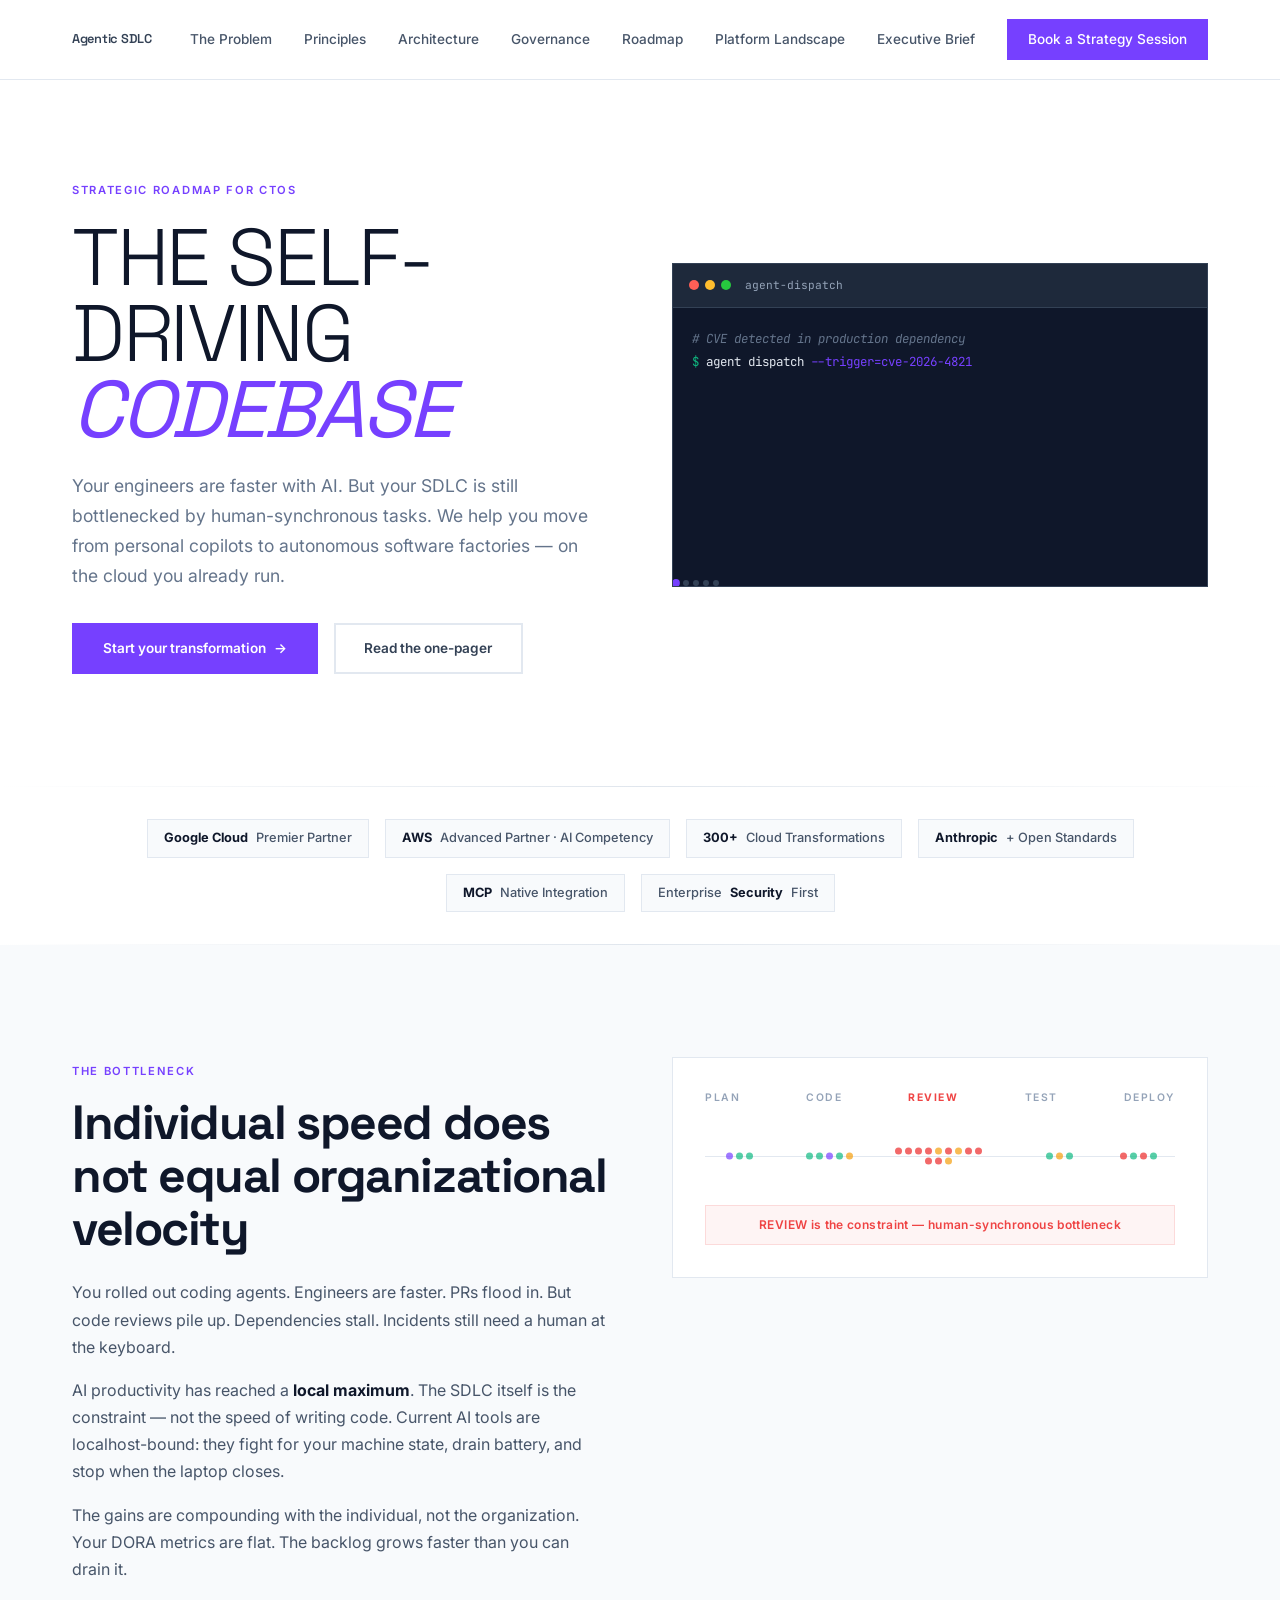
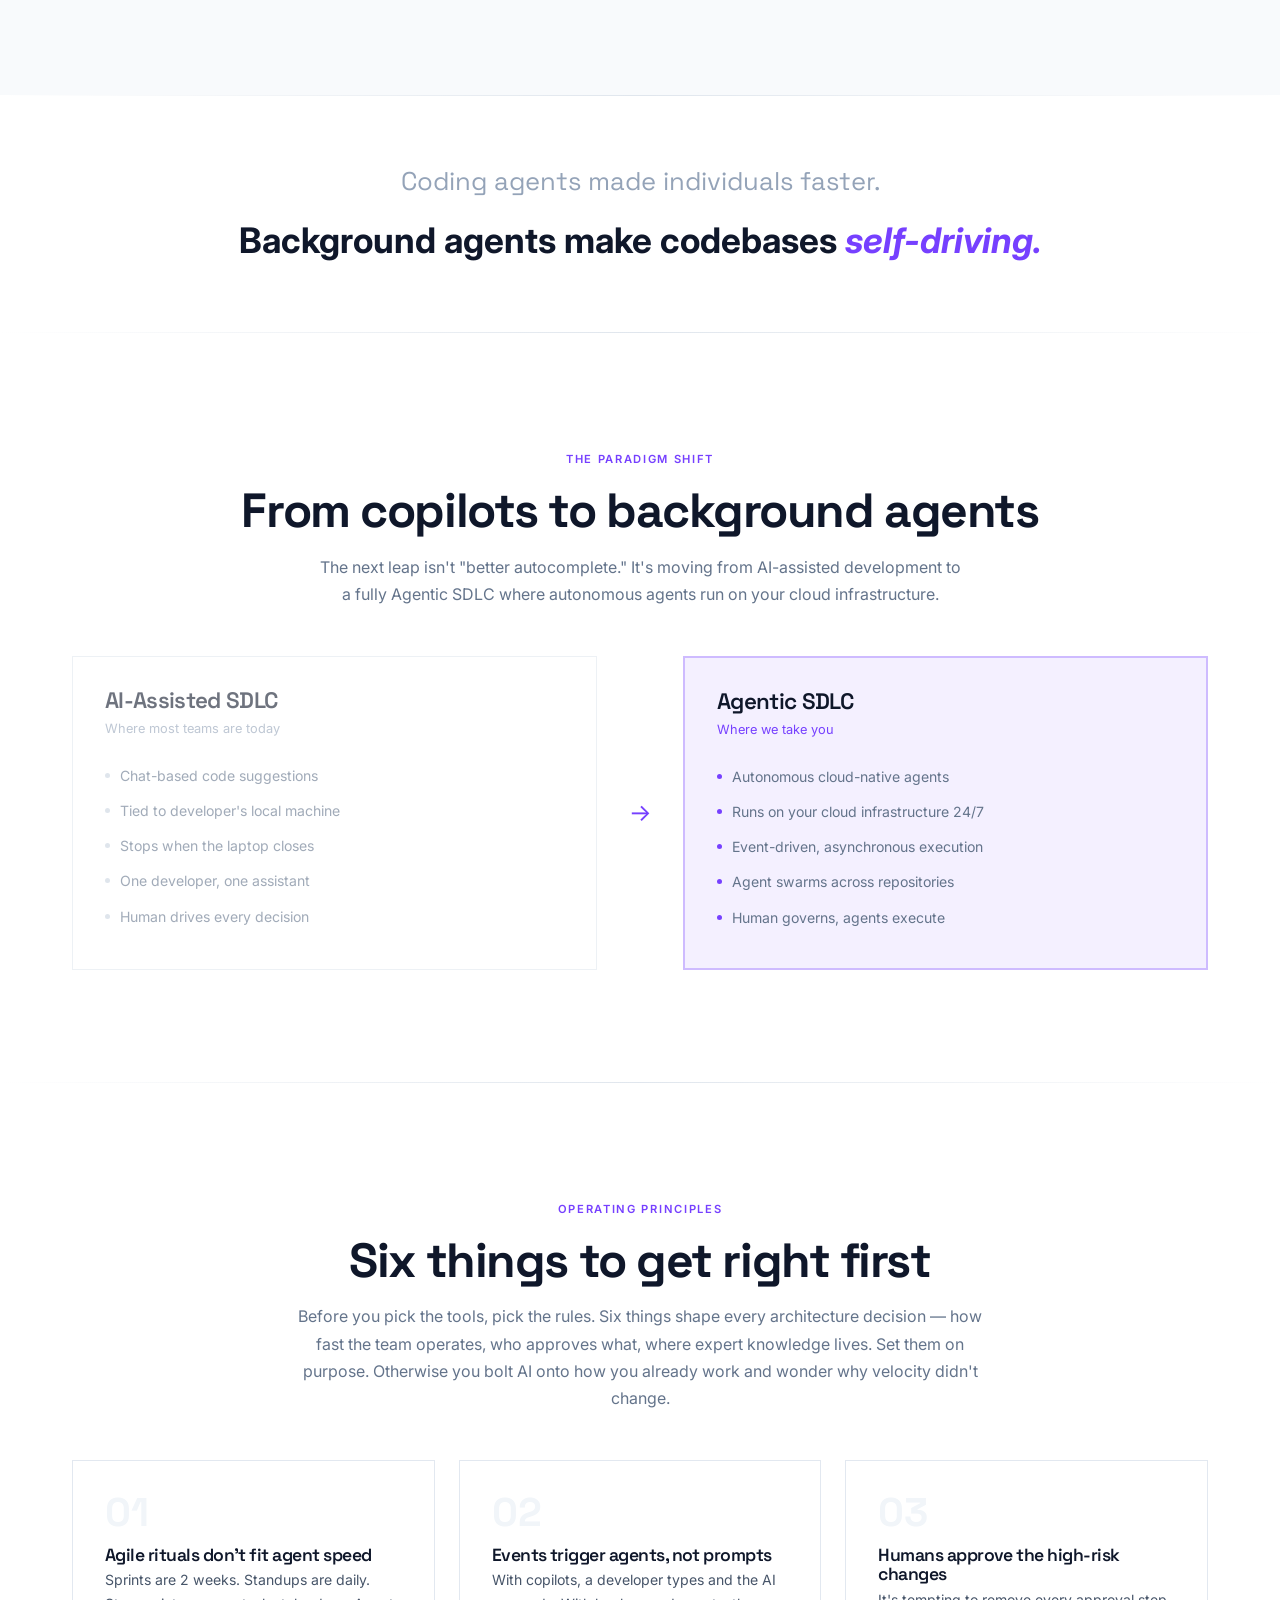
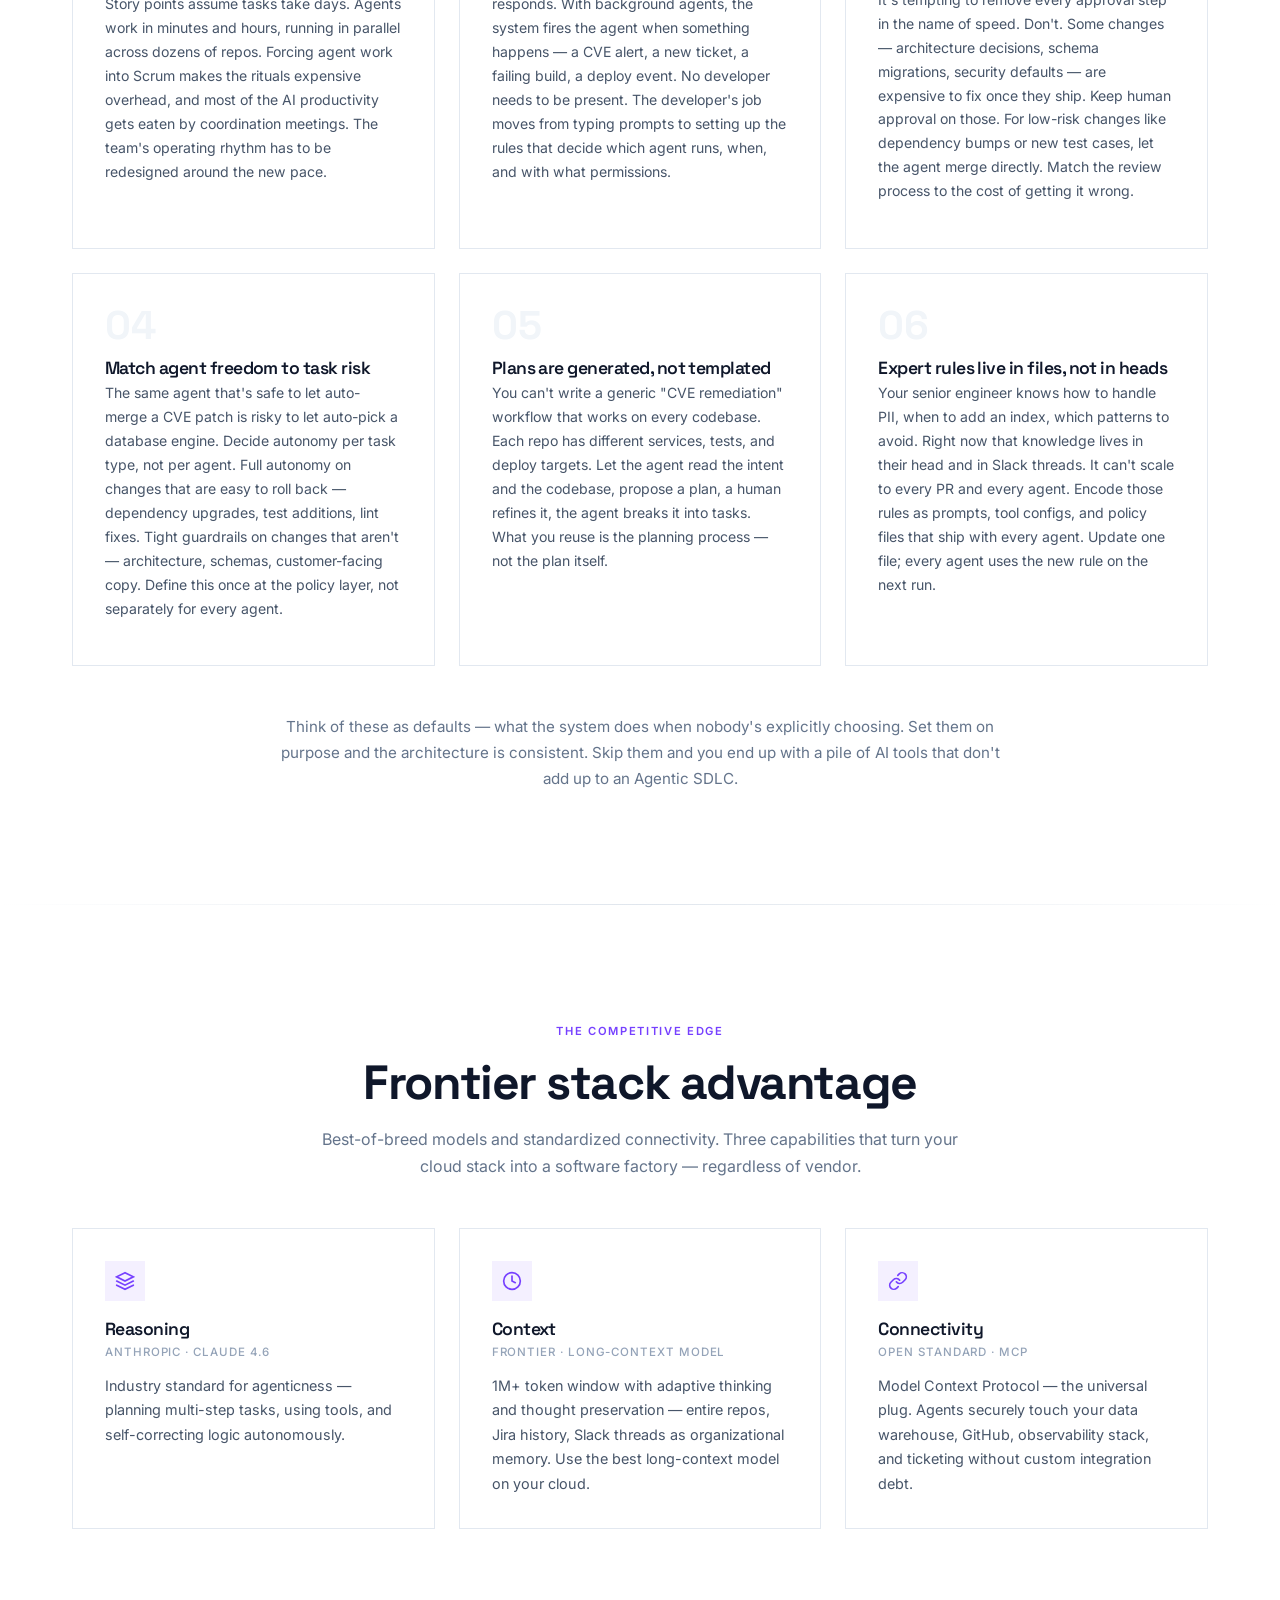
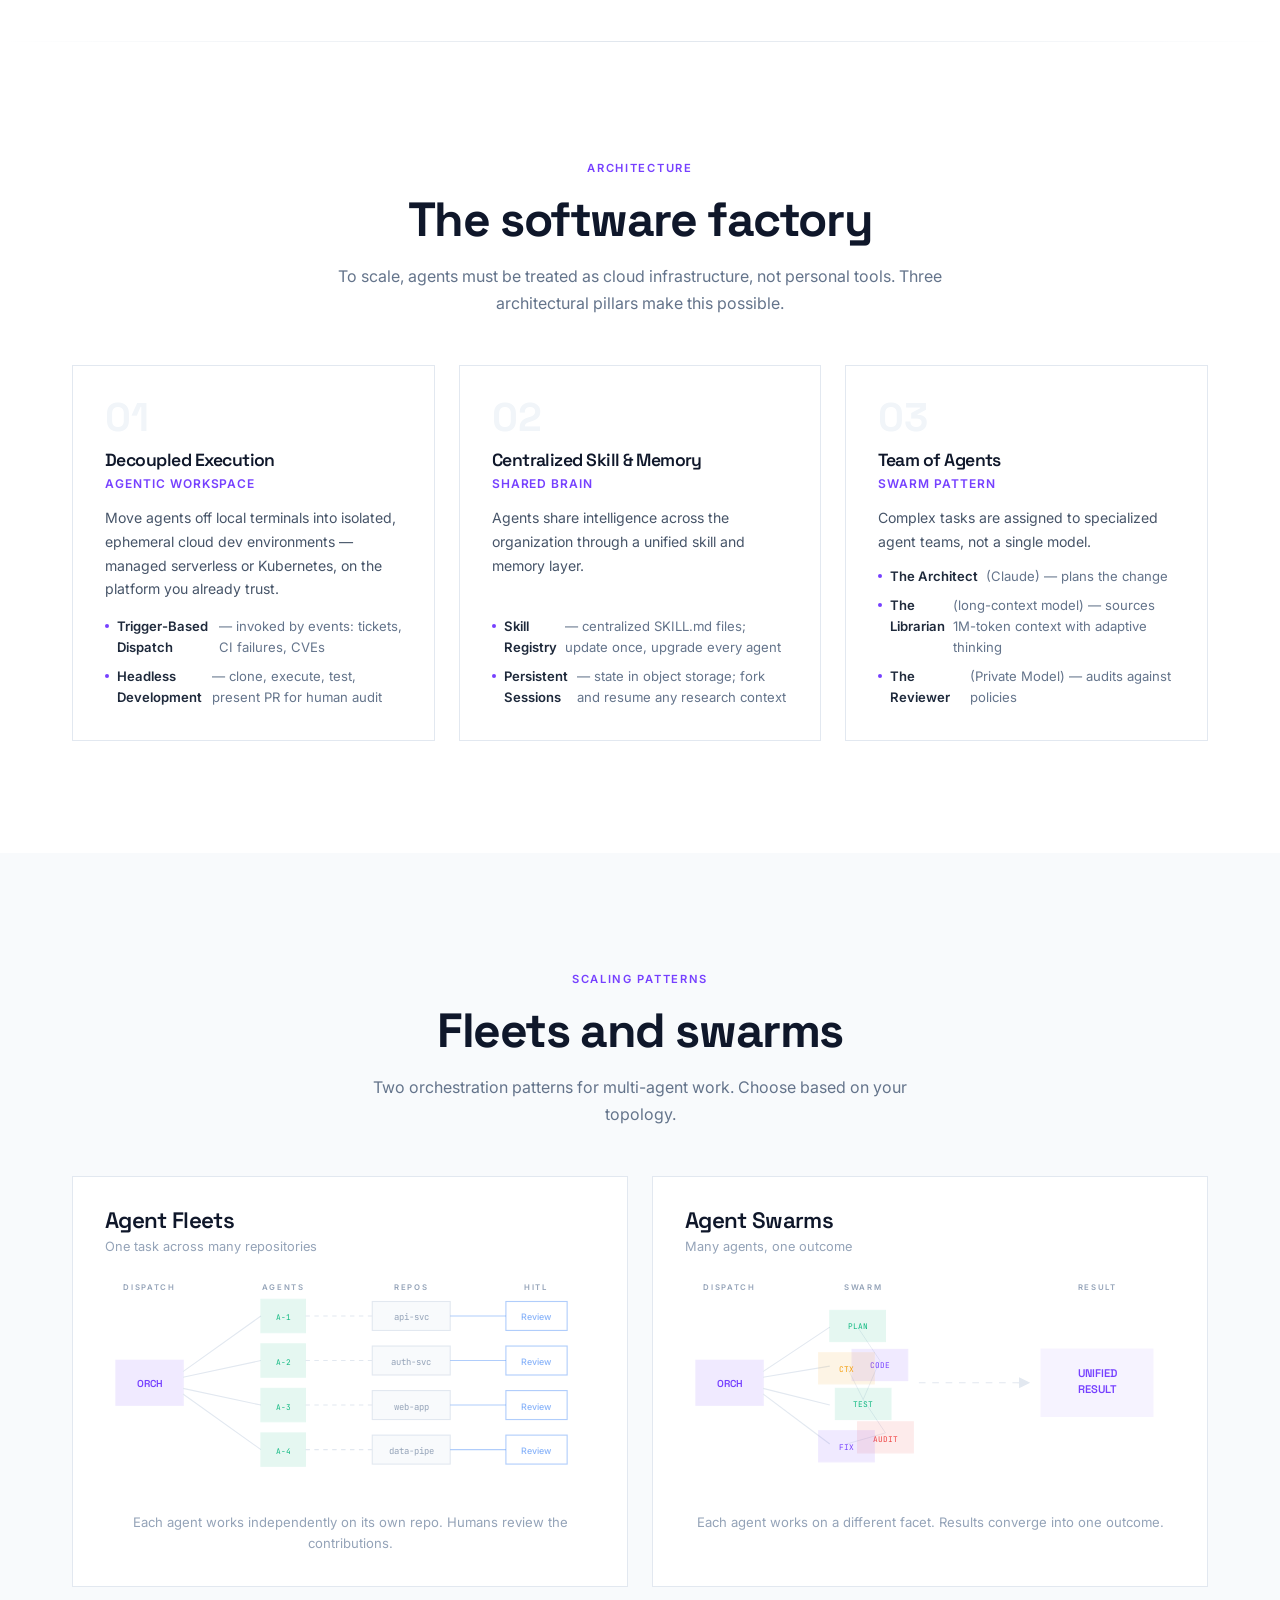
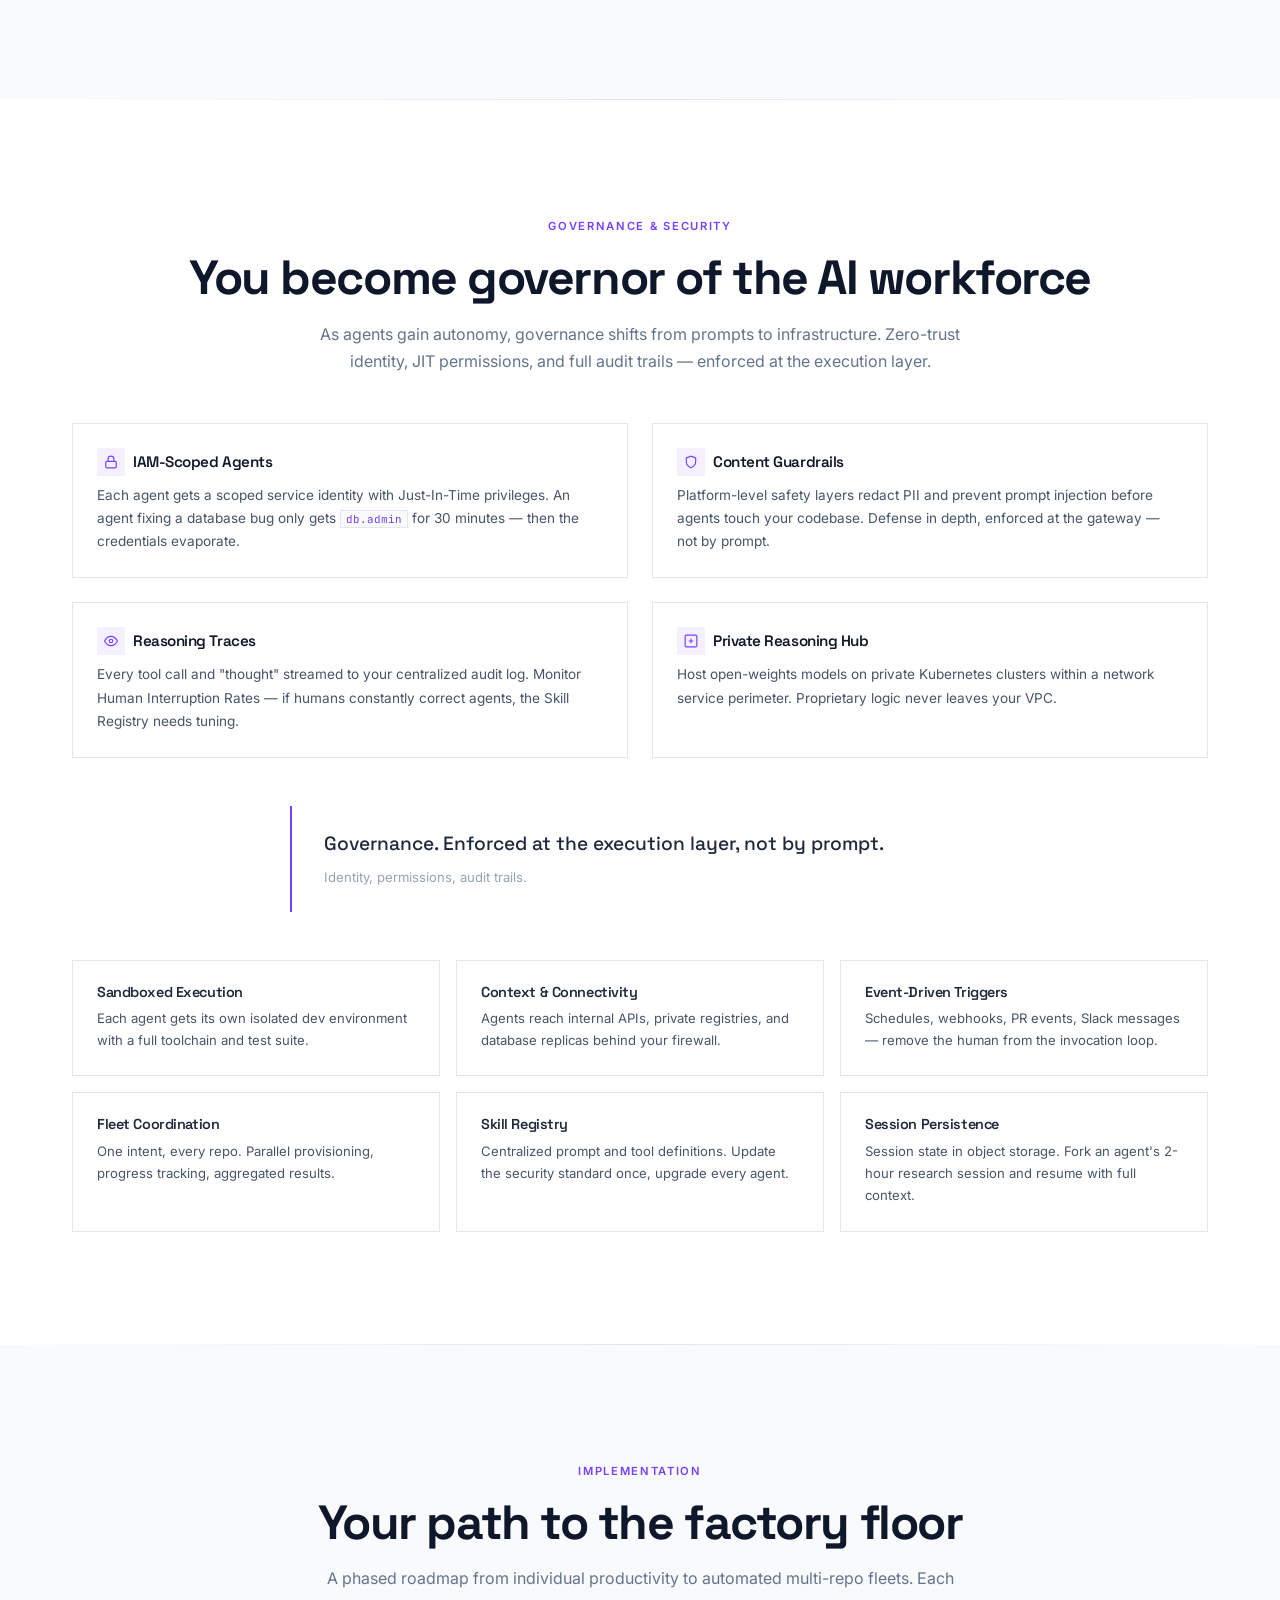
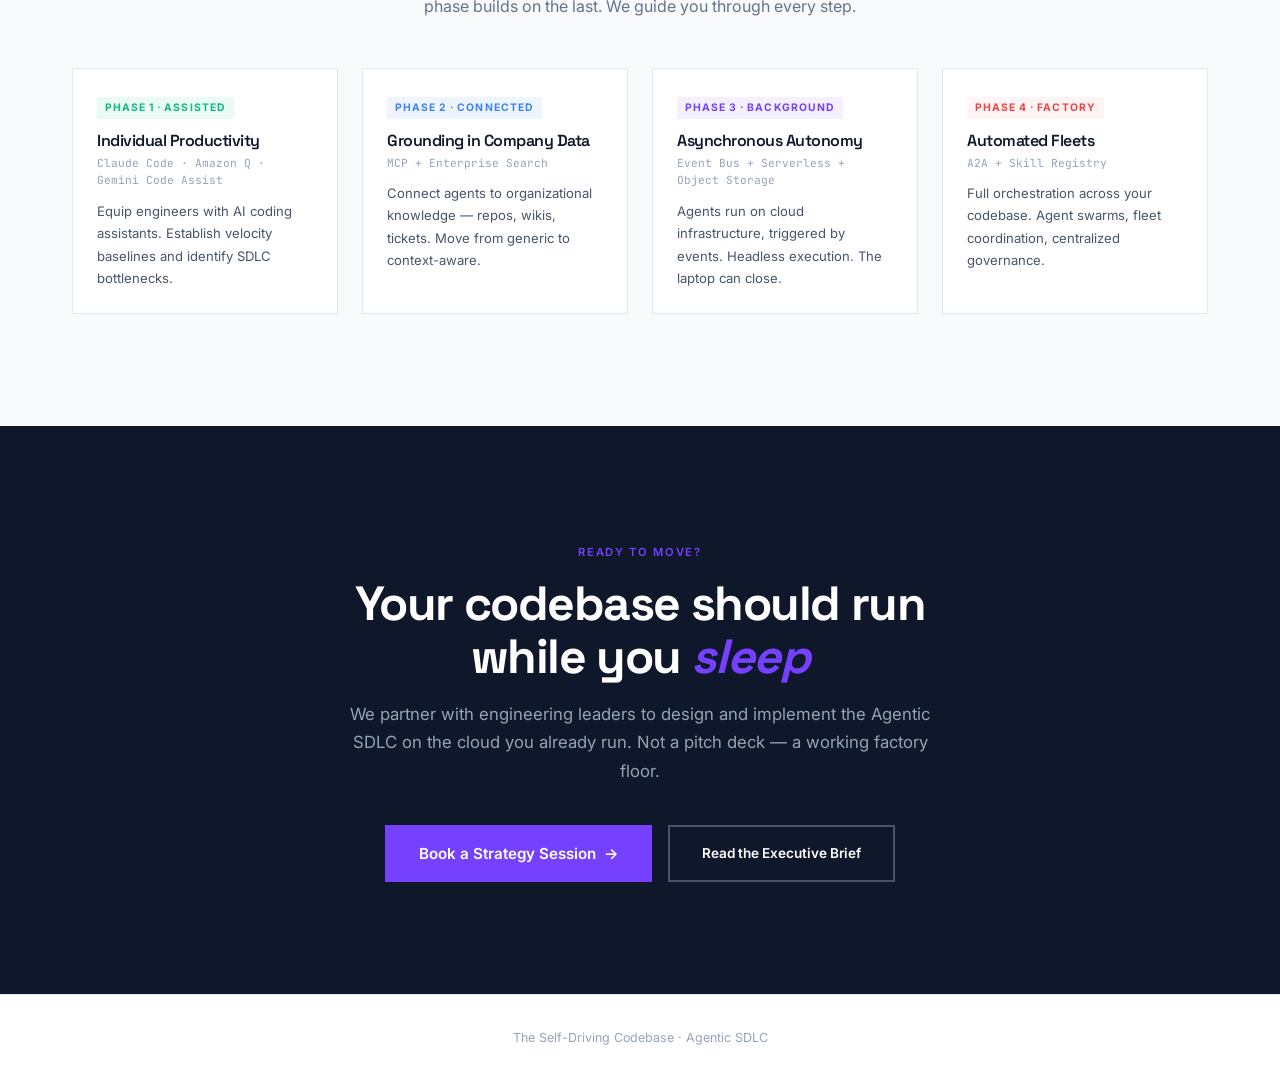
==== commit 1de37a59: "Add Platform Landscape page comparing AI SDLC platforms Gives CTOs a market map of JetBrains Central" ====
--- a/index.html
+++ b/index.html
@@ -870,6 +870,7 @@
       <a href="#architecture" onclick="closeNav()">Architecture</a>
       <a href="#governance" onclick="closeNav()">Governance</a>
       <a href="#roadmap" onclick="closeNav()">Roadmap</a>
+      <a href="platform-landscape.html">Platform Landscape</a>
       <a href="one-pager.html">Executive Brief</a>
       <a href="#cta" class="btn btn--primary" style="padding:0.5rem 1.2rem;" onclick="closeNav()">Book a Strategy Session</a>
     </div>
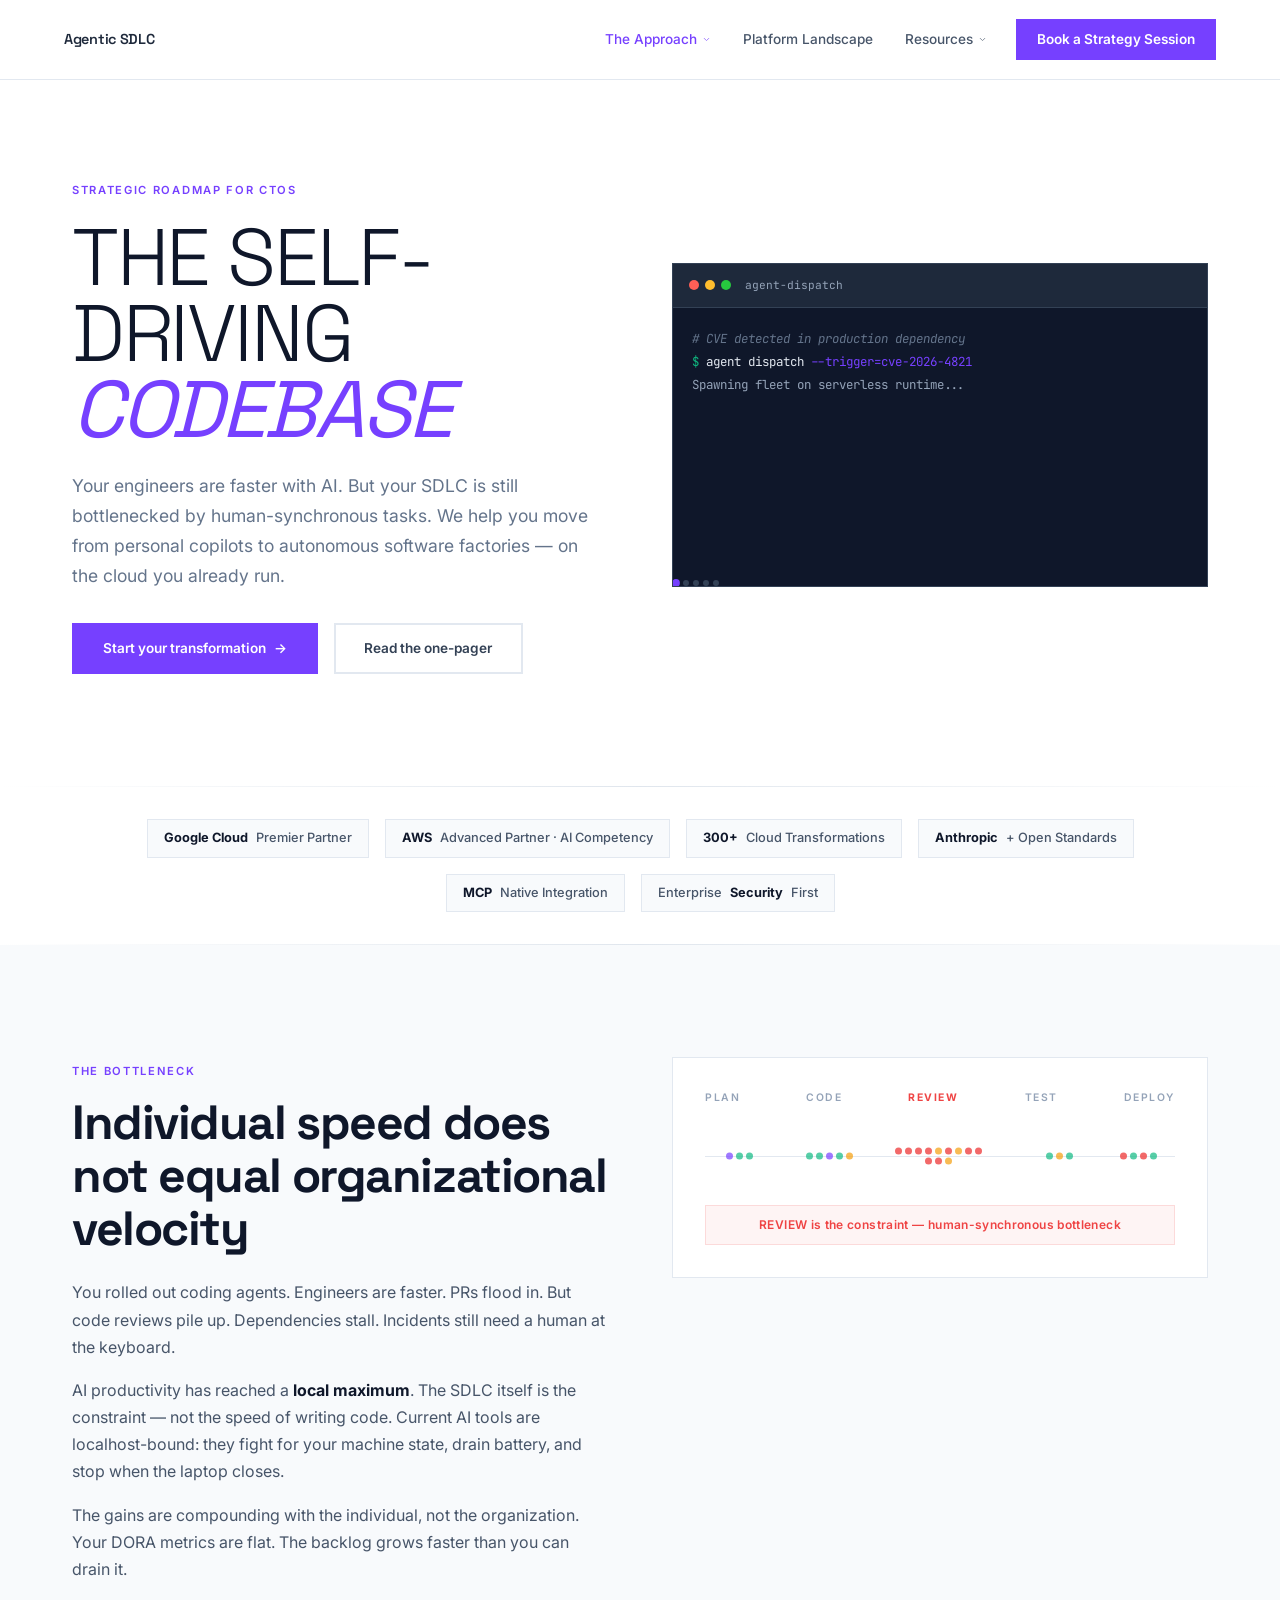
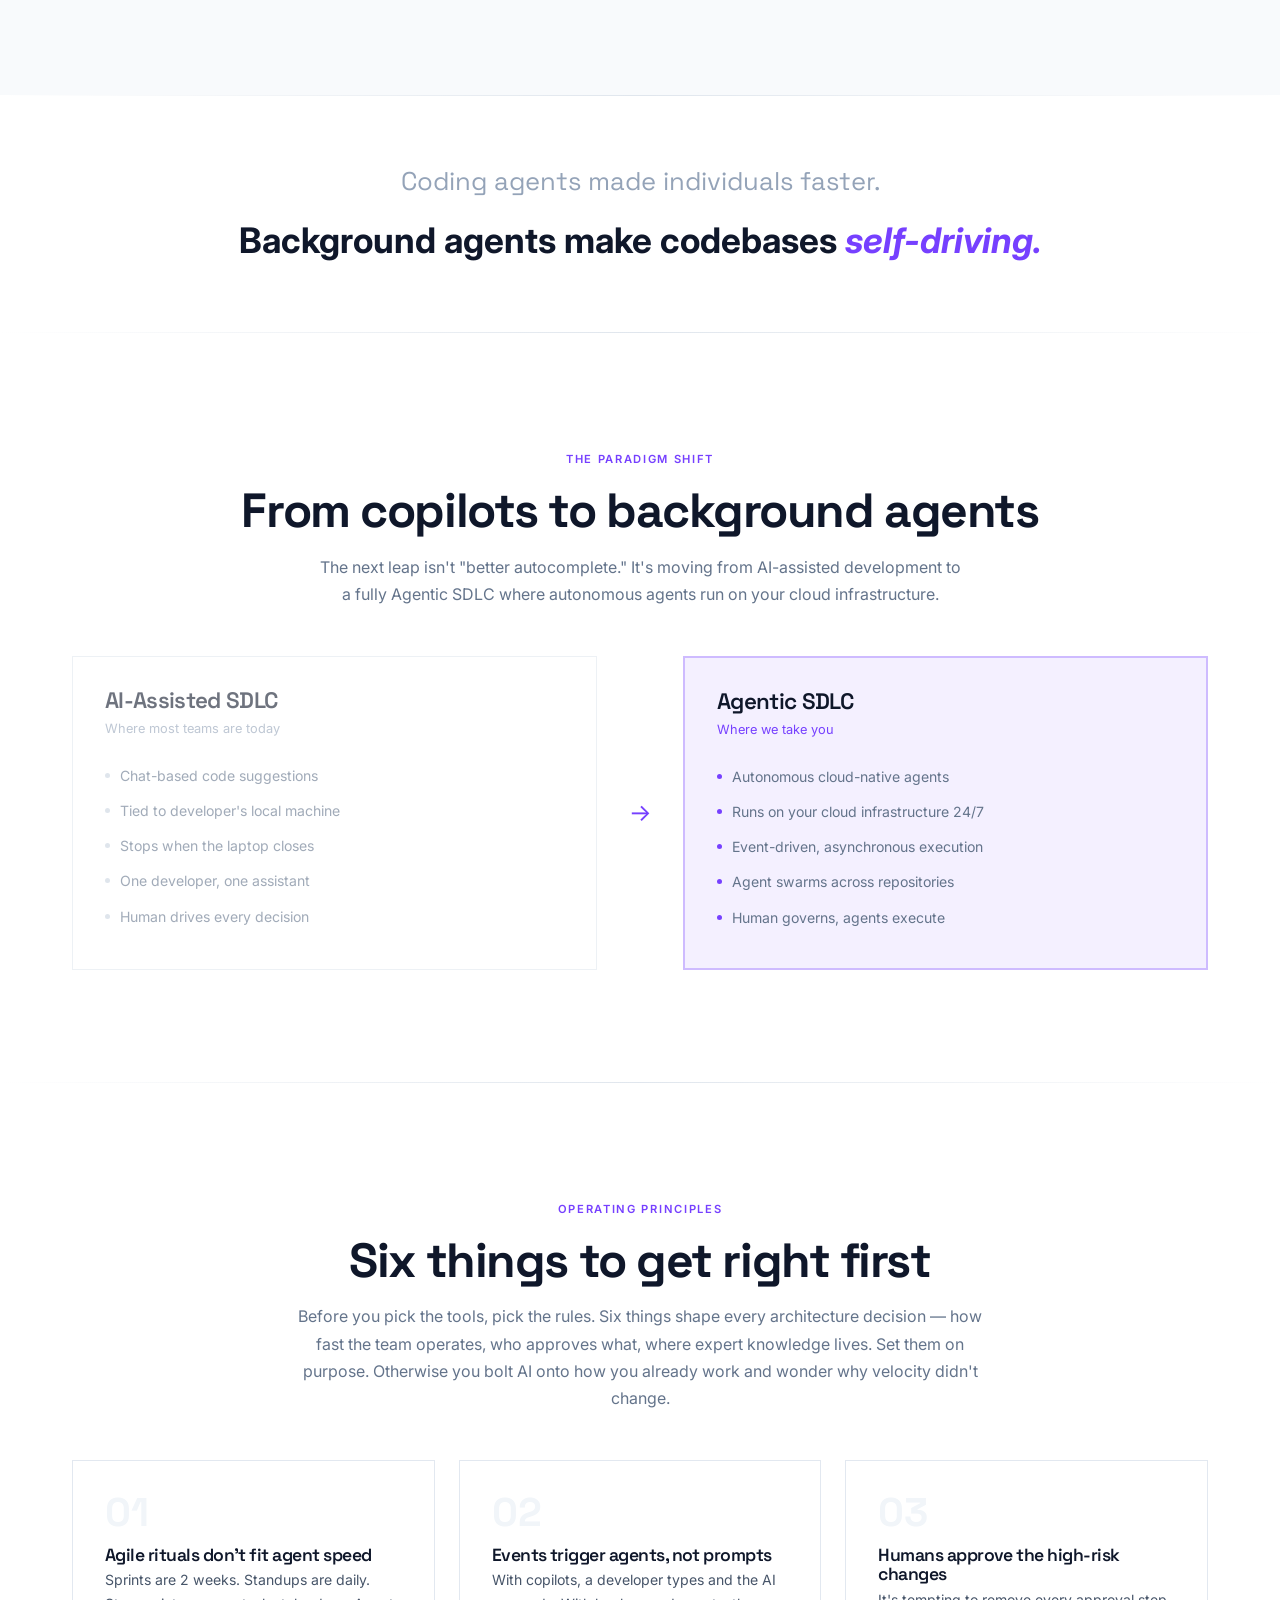
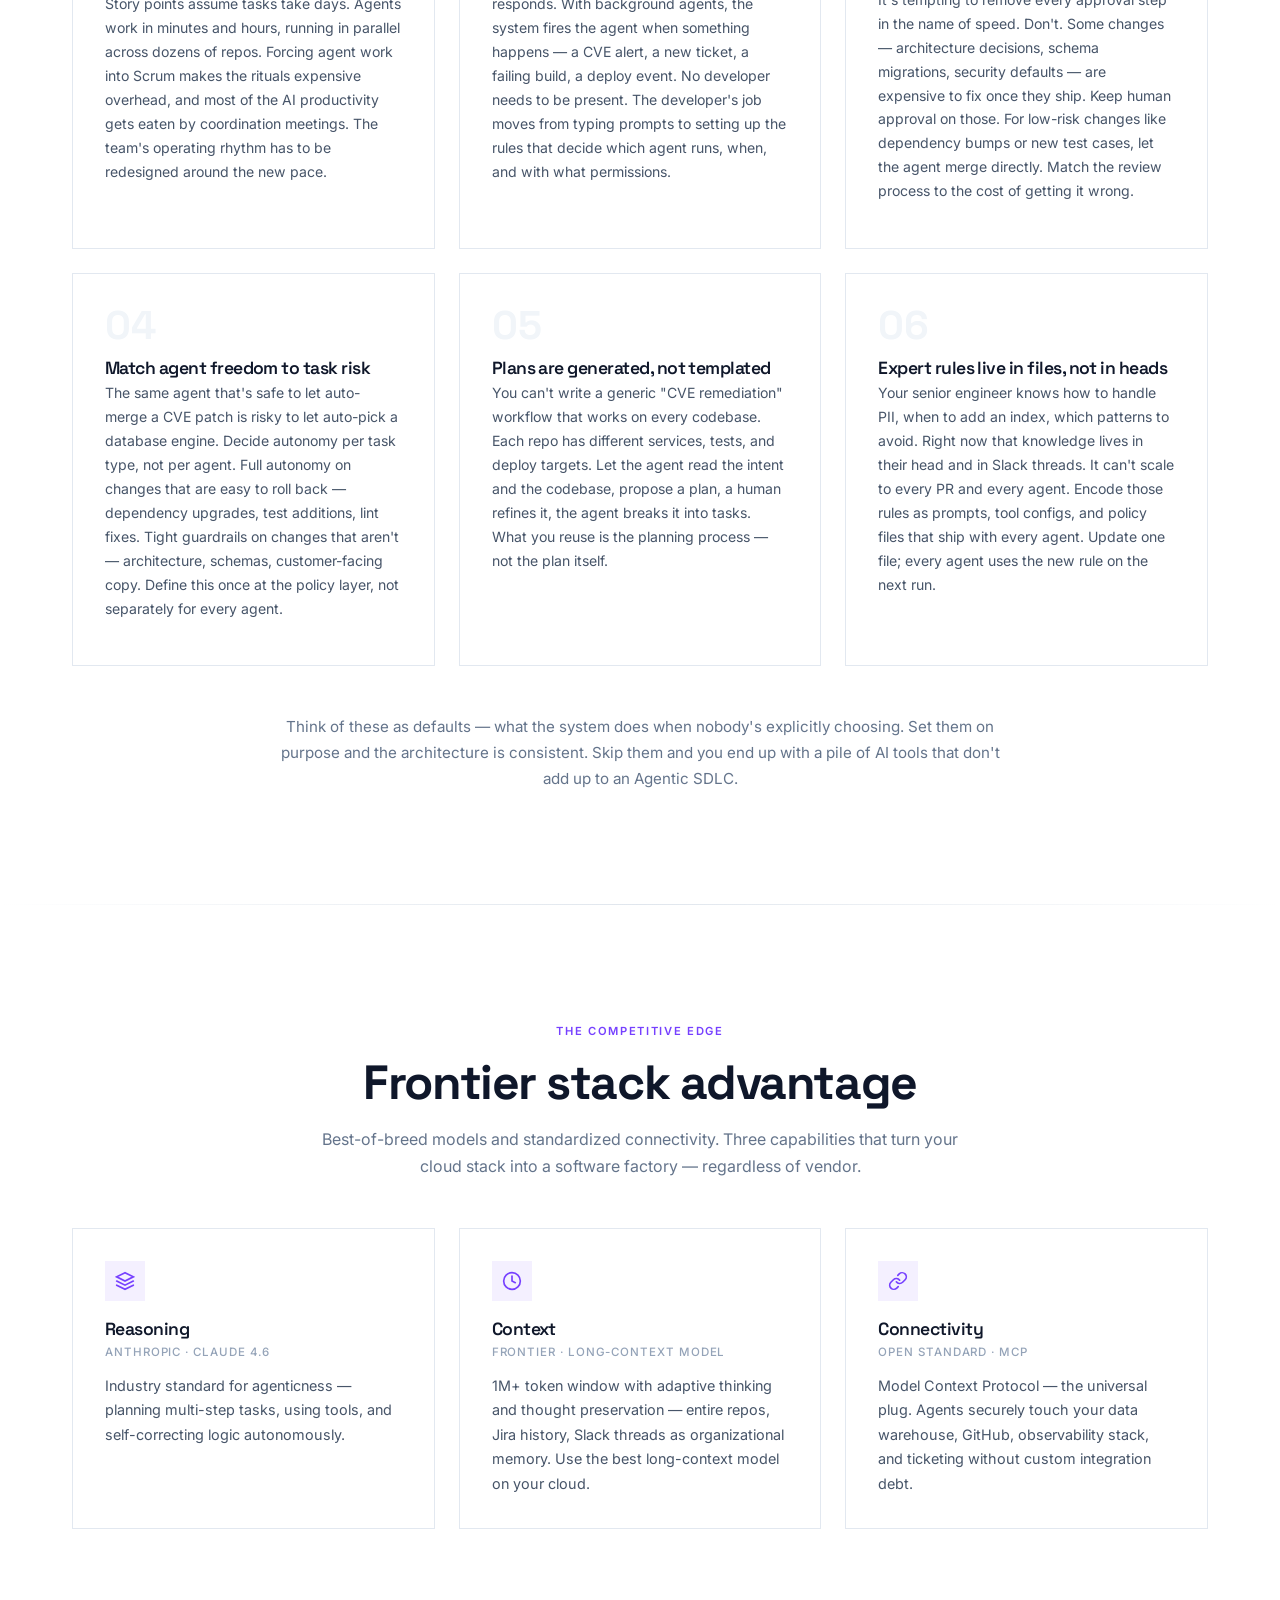
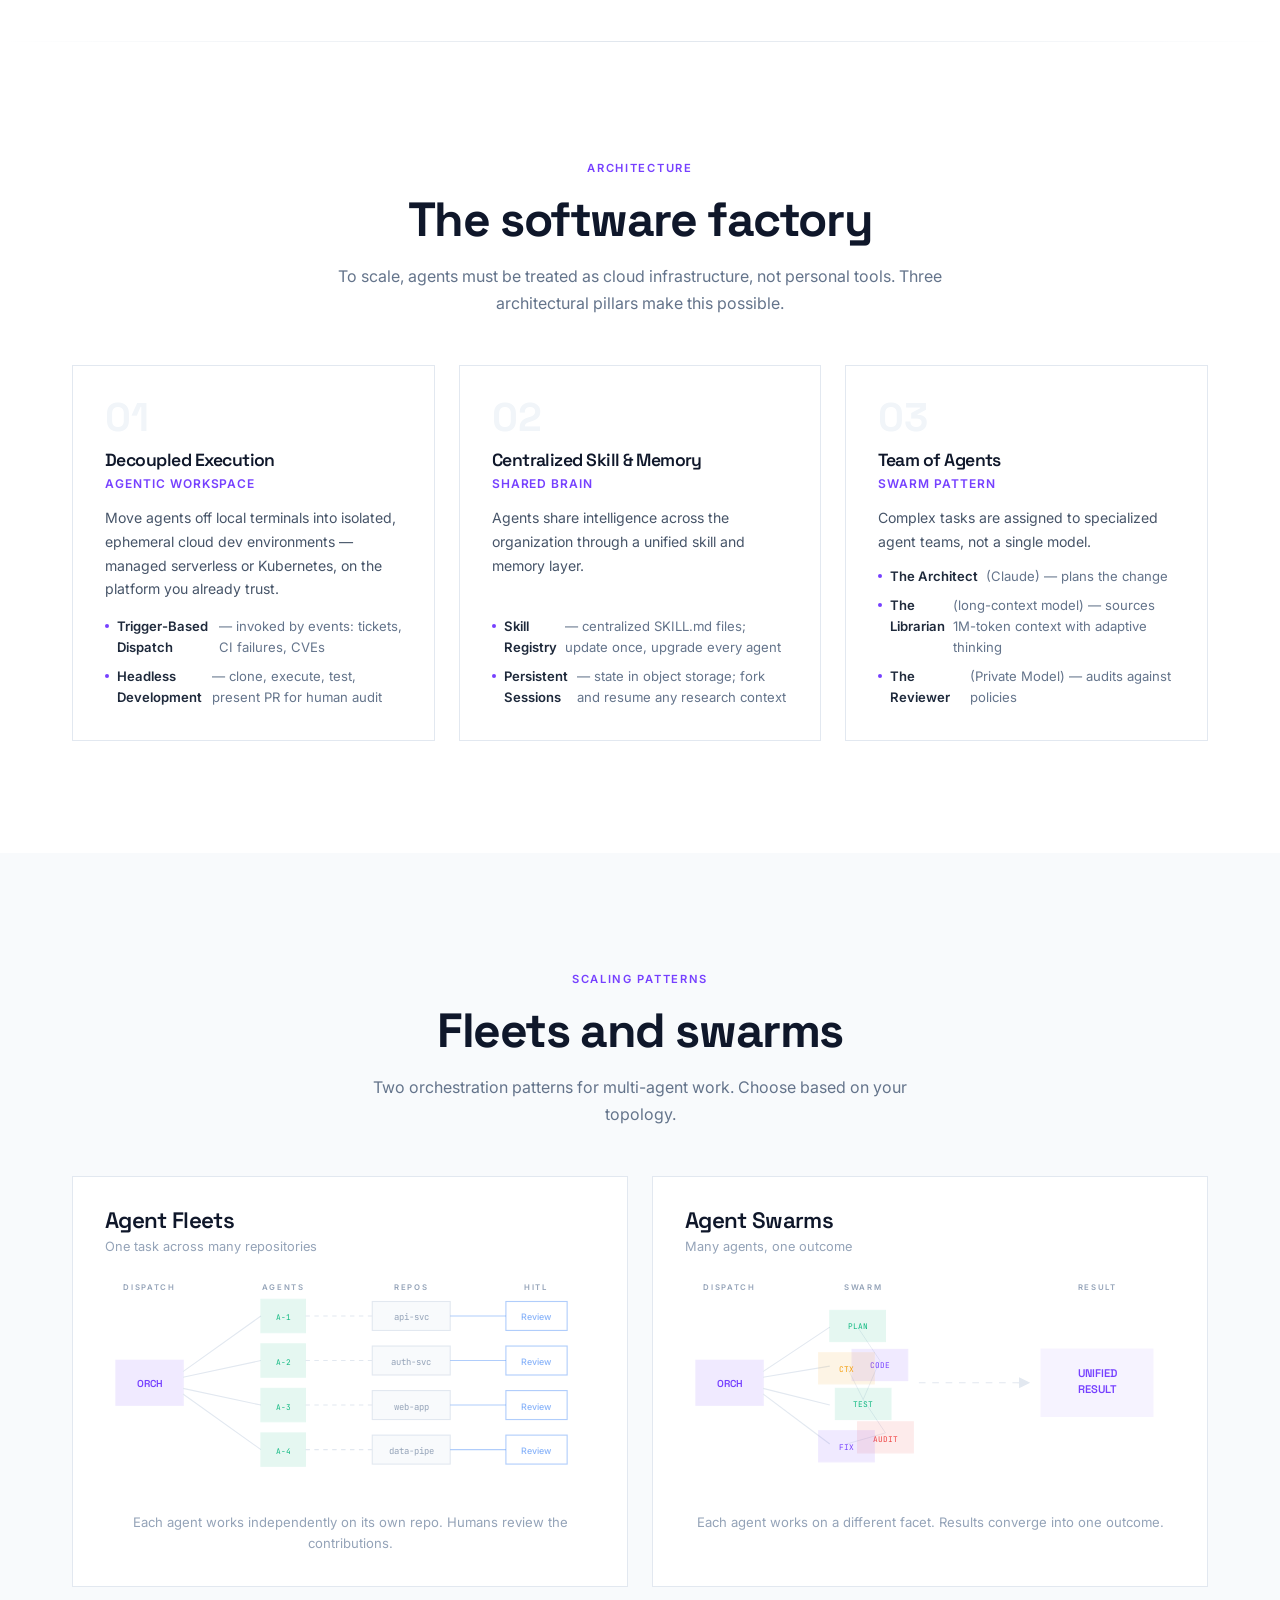
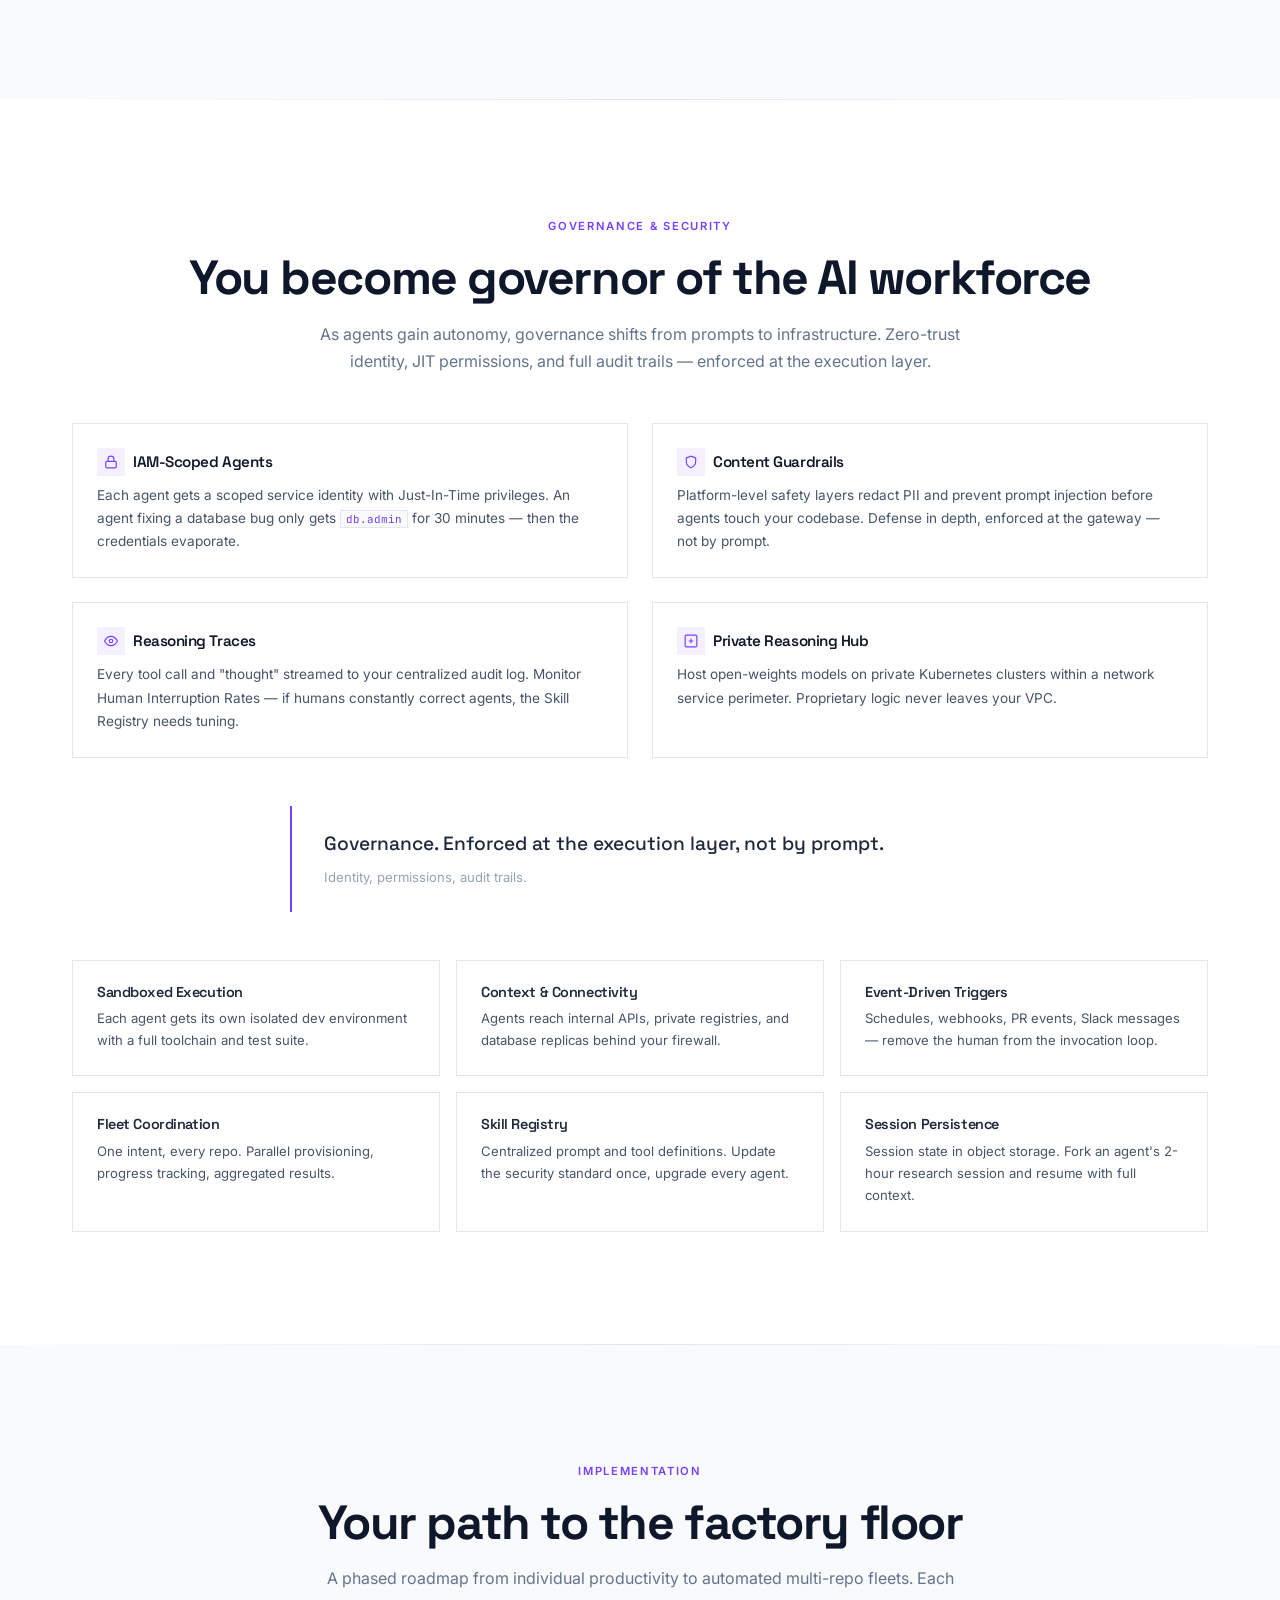
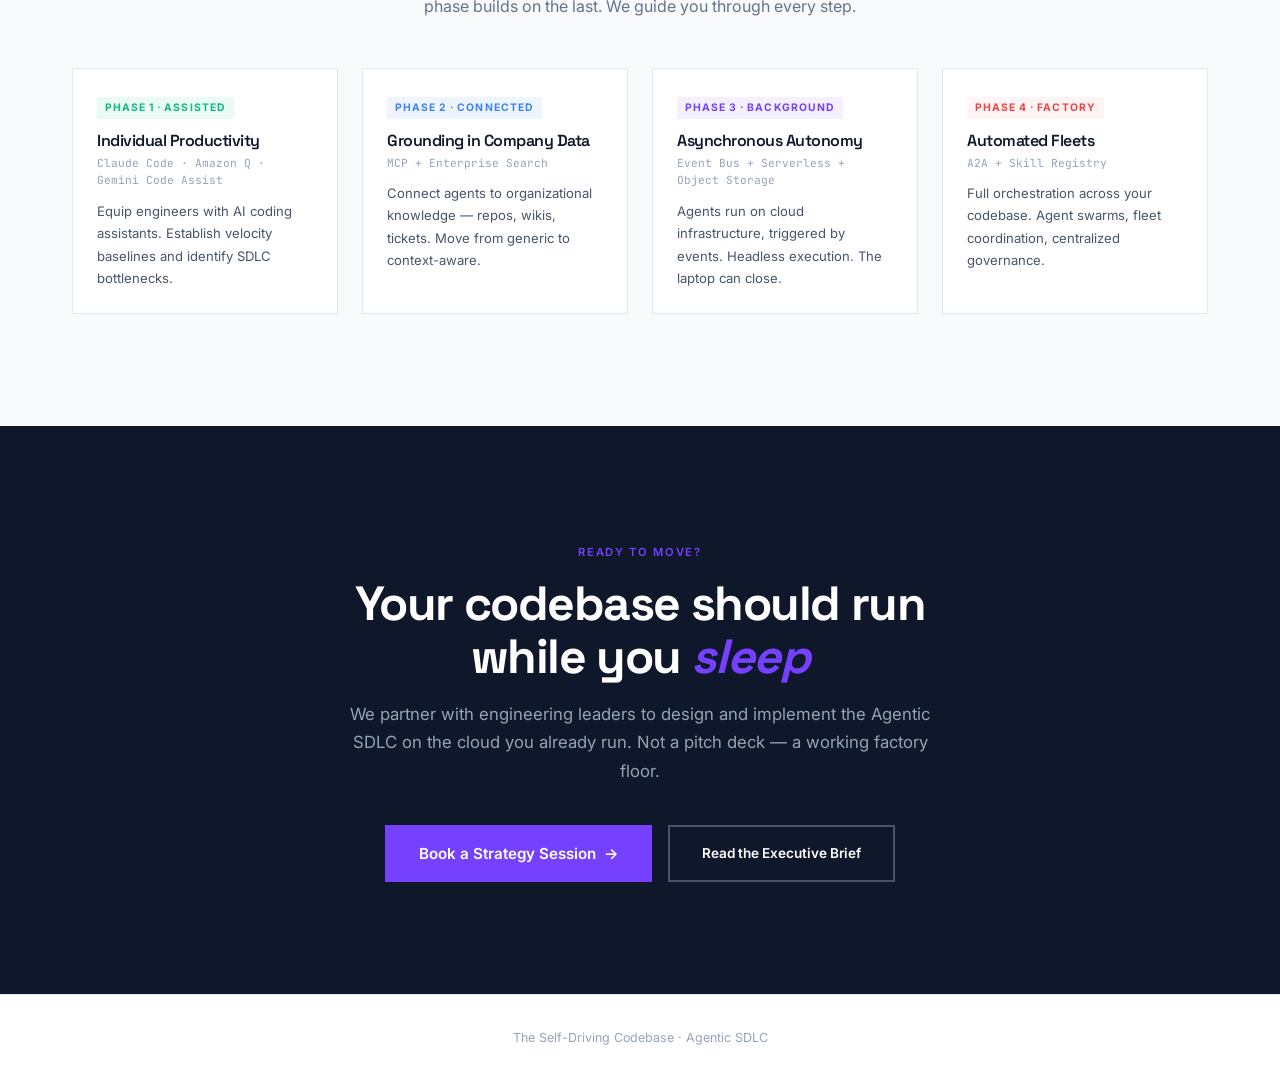
==== commit 28e98148: "Add shared nav component, Port.io comparison, and mobile fixes - Extract the top nav into a shared n" ====
--- a/index.html
+++ b/index.html
@@ -126,111 +126,6 @@
   .btn--ghost:hover { color: var(--primary-dark); }
   .btn--ghost .arrow { transition: transform 0.15s var(--ease); }
   .btn--ghost:hover .arrow { transform: translateX(4px); }
-
-  /* ══ NAVIGATION ══ */
-  nav {
-    position: fixed;
-    top: 0;
-    left: 0;
-    right: 0;
-    z-index: 100;
-    height: 4rem;
-    background: rgba(255,255,255,0.85);
-    backdrop-filter: blur(16px);
-    border-bottom: 1px solid var(--slate-200);
-    transition: all 0.15s var(--ease);
-  }
-  @media (min-width: 1024px) { nav { height: 5rem; } }
-  .nav-inner {
-    max-width: 1200px;
-    margin: 0 auto;
-    padding: 0 1.5rem;
-    height: 100%;
-    display: flex;
-    align-items: center;
-    justify-content: space-between;
-  }
-  @media (min-width: 768px) { .nav-inner { padding: 0 2rem; } }
-  .nav-logo {
-    display: flex;
-    align-items: center;
-    gap: 0.75rem;
-    text-decoration: none;
-  }
-  .nav-logo img { height: 28px; }
-  .nav-logo .divider {
-    width: 1px;
-    height: 20px;
-    background: var(--slate-200);
-  }
-  .nav-logo .sub {
-    font-family: var(--font-display);
-    font-size: 0.8rem;
-    font-weight: 600;
-    color: var(--slate-700);
-    letter-spacing: -0.02em;
-  }
-  .nav-links { display: flex; gap: 2rem; align-items: center; }
-  .nav-links a {
-    color: var(--slate-600);
-    text-decoration: none;
-    font-size: 0.85rem;
-    font-weight: 500;
-    transition: color 0.15s;
-  }
-  .nav-links a:hover { color: var(--slate-900); }
-  .nav-links a.btn--primary { color: white; }
-  .nav-links a.btn--primary:hover { color: white; }
-  .nav-spacer { height: 4rem; }
-  @media (min-width: 1024px) { .nav-spacer { height: 5rem; } }
-
-  /* Hamburger button */
-  .hamburger {
-    display: none;
-    background: none;
-    border: none;
-    cursor: pointer;
-    padding: 0.5rem;
-    margin-right: -0.5rem;
-  }
-  .hamburger svg { display: block; }
-  .hamburger .icon-close { display: none; }
-  .hamburger.active .icon-open { display: none; }
-  .hamburger.active .icon-close { display: block; }
-
-  /* Mobile nav drawer */
-  @media (max-width: 768px) {
-    .hamburger { display: block; }
-    .nav-links {
-      display: none;
-      position: fixed;
-      top: 4rem;
-      left: 0;
-      right: 0;
-      bottom: 0;
-      background: rgba(255,255,255,0.98);
-      backdrop-filter: blur(16px);
-      flex-direction: column;
-      align-items: stretch;
-      padding: 1.5rem;
-      gap: 0;
-      border-top: 1px solid var(--slate-200);
-      overflow-y: auto;
-    }
-    .nav-links.open { display: flex; }
-    .nav-links a {
-      padding: 1rem 0;
-      font-size: 1rem;
-      border-bottom: 1px solid var(--slate-100);
-    }
-    .nav-links a:last-child { border-bottom: none; }
-    .nav-links a.btn--primary {
-      margin-top: 1rem;
-      text-align: center;
-      justify-content: center;
-      padding: 0.9rem 1.5rem;
-    }
-  }
 
   /* ══ HERO ══ */
   .hero {
@@ -857,30 +752,6 @@
 </style>
 </head>
 <body>
-
-<!-- ═══ NAV ═══ -->
-<nav>
-  <div class="nav-inner">
-    <a class="nav-logo" href="#">
-      <span class="sub">Agentic SDLC</span>
-    </a>
-    <div class="nav-links" id="navLinks">
-      <a href="#problem" onclick="closeNav()">The Problem</a>
-      <a href="#principles" onclick="closeNav()">Principles</a>
-      <a href="#architecture" onclick="closeNav()">Architecture</a>
-      <a href="#governance" onclick="closeNav()">Governance</a>
-      <a href="#roadmap" onclick="closeNav()">Roadmap</a>
-      <a href="platform-landscape.html">Platform Landscape</a>
-      <a href="one-pager.html">Executive Brief</a>
-      <a href="#cta" class="btn btn--primary" style="padding:0.5rem 1.2rem;" onclick="closeNav()">Book a Strategy Session</a>
-    </div>
-    <button class="hamburger" id="hamburger" onclick="toggleNav()" aria-label="Toggle menu">
-      <svg class="icon-open" width="24" height="24" viewBox="0 0 24 24" fill="none" stroke="#0f172a" stroke-width="2" stroke-linecap="round"><line x1="3" y1="6" x2="21" y2="6"/><line x1="3" y1="12" x2="21" y2="12"/><line x1="3" y1="18" x2="21" y2="18"/></svg>
-      <svg class="icon-close" width="24" height="24" viewBox="0 0 24 24" fill="none" stroke="#0f172a" stroke-width="2" stroke-linecap="round"><line x1="18" y1="6" x2="6" y2="18"/><line x1="6" y1="6" x2="18" y2="18"/></svg>
-    </button>
-  </div>
-</nav>
-<div class="nav-spacer"></div>
 
 <!-- ═══ HERO ═══ -->
 <section class="hero">
@@ -1409,19 +1280,8 @@
 </footer>
 
 <!-- ═══ SCRIPTS ═══ -->
+<script src="nav.js" defer></script>
 <script>
-  // Hamburger nav
-  function toggleNav() {
-    document.getElementById('navLinks').classList.toggle('open');
-    document.getElementById('hamburger').classList.toggle('active');
-    document.body.style.overflow = document.getElementById('navLinks').classList.contains('open') ? 'hidden' : '';
-  }
-  function closeNav() {
-    document.getElementById('navLinks').classList.remove('open');
-    document.getElementById('hamburger').classList.remove('active');
-    document.body.style.overflow = '';
-  }
-
   // Scroll reveal
   const reveals = document.querySelectorAll('.reveal');
   const observer = new IntersectionObserver((entries) => {
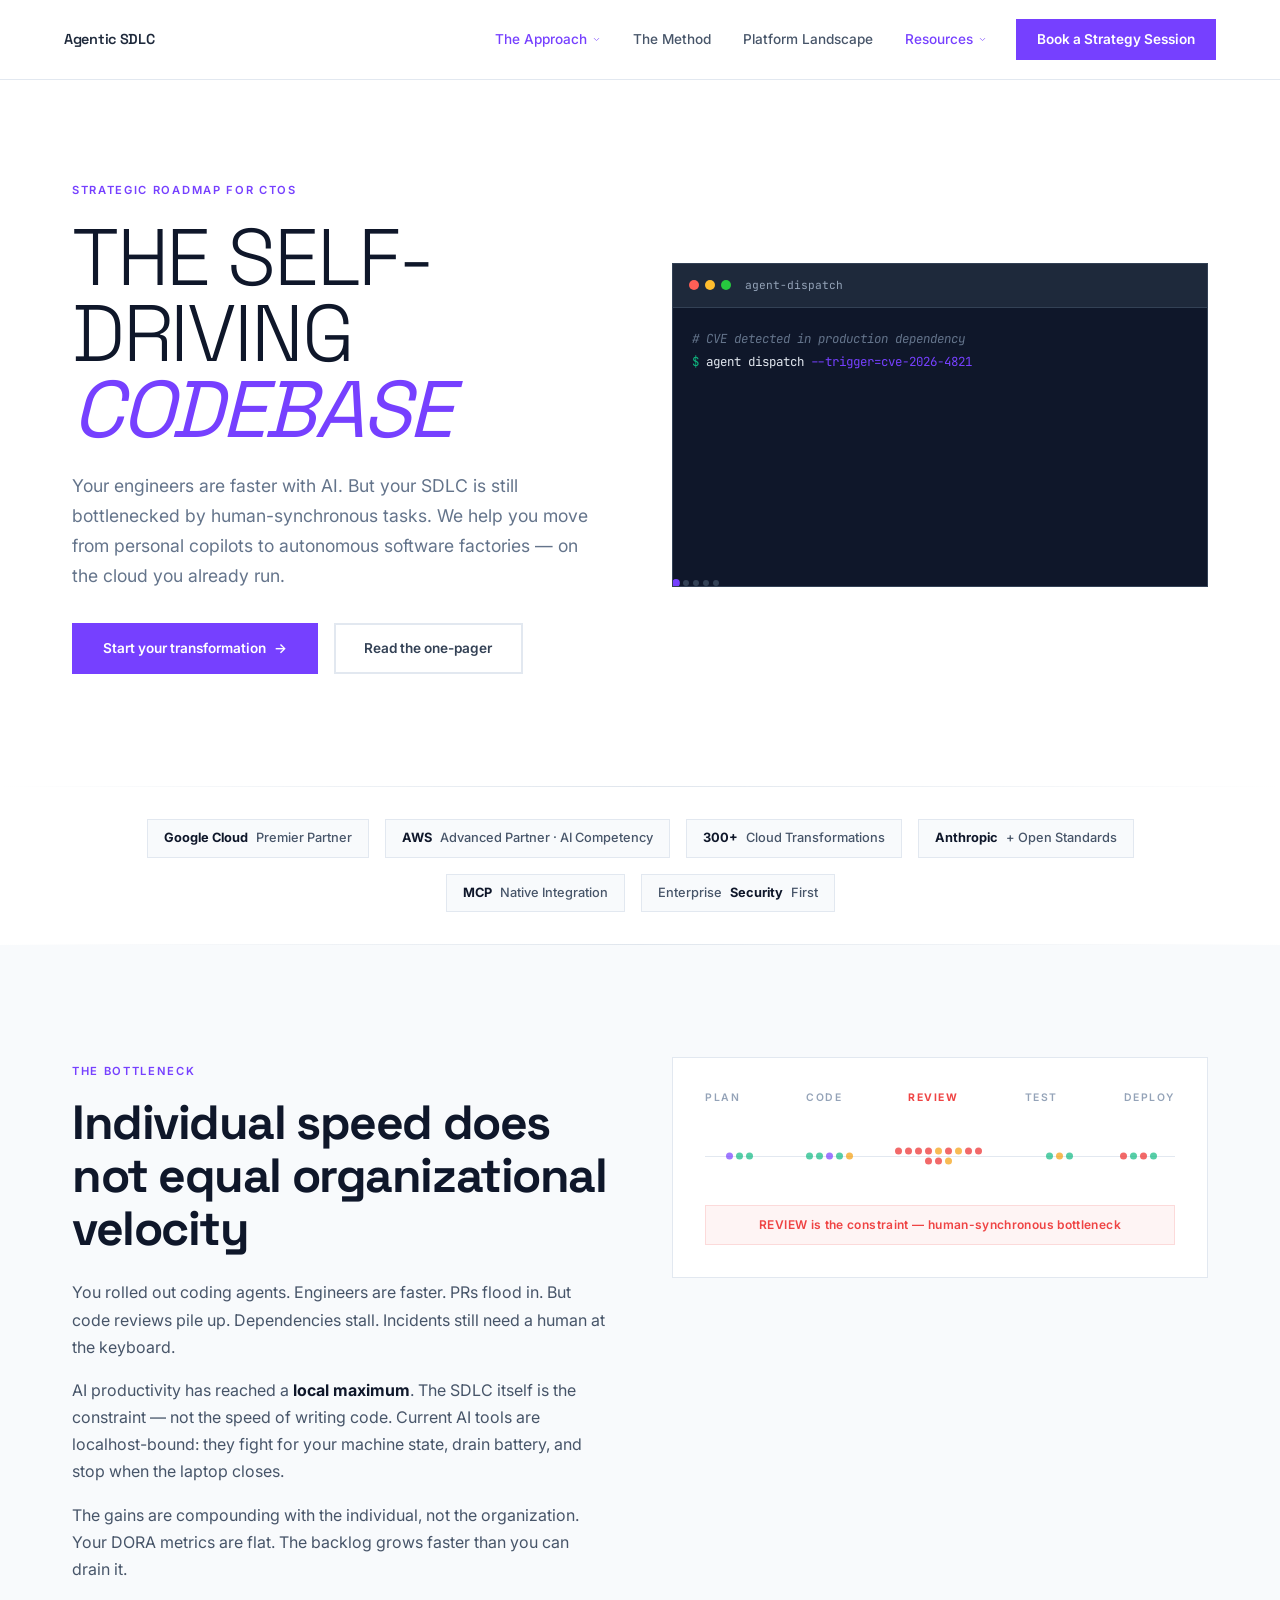
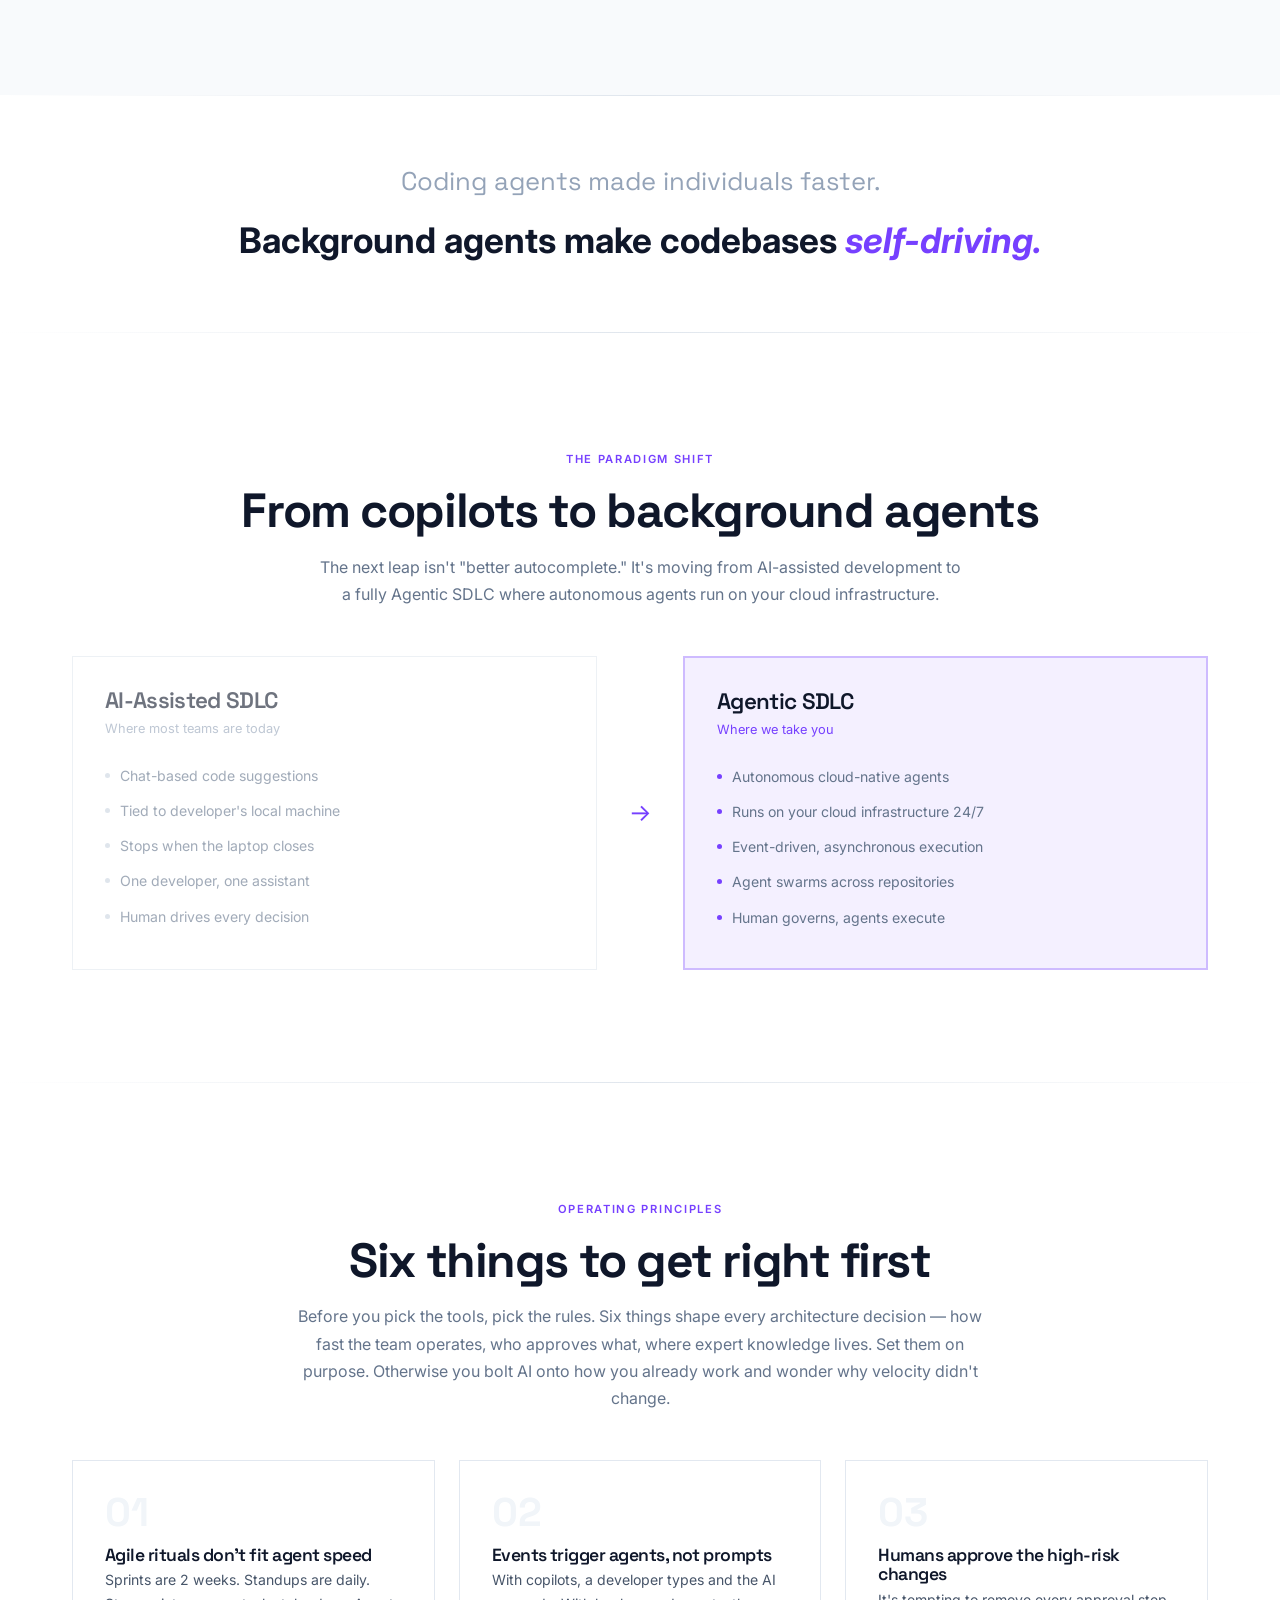
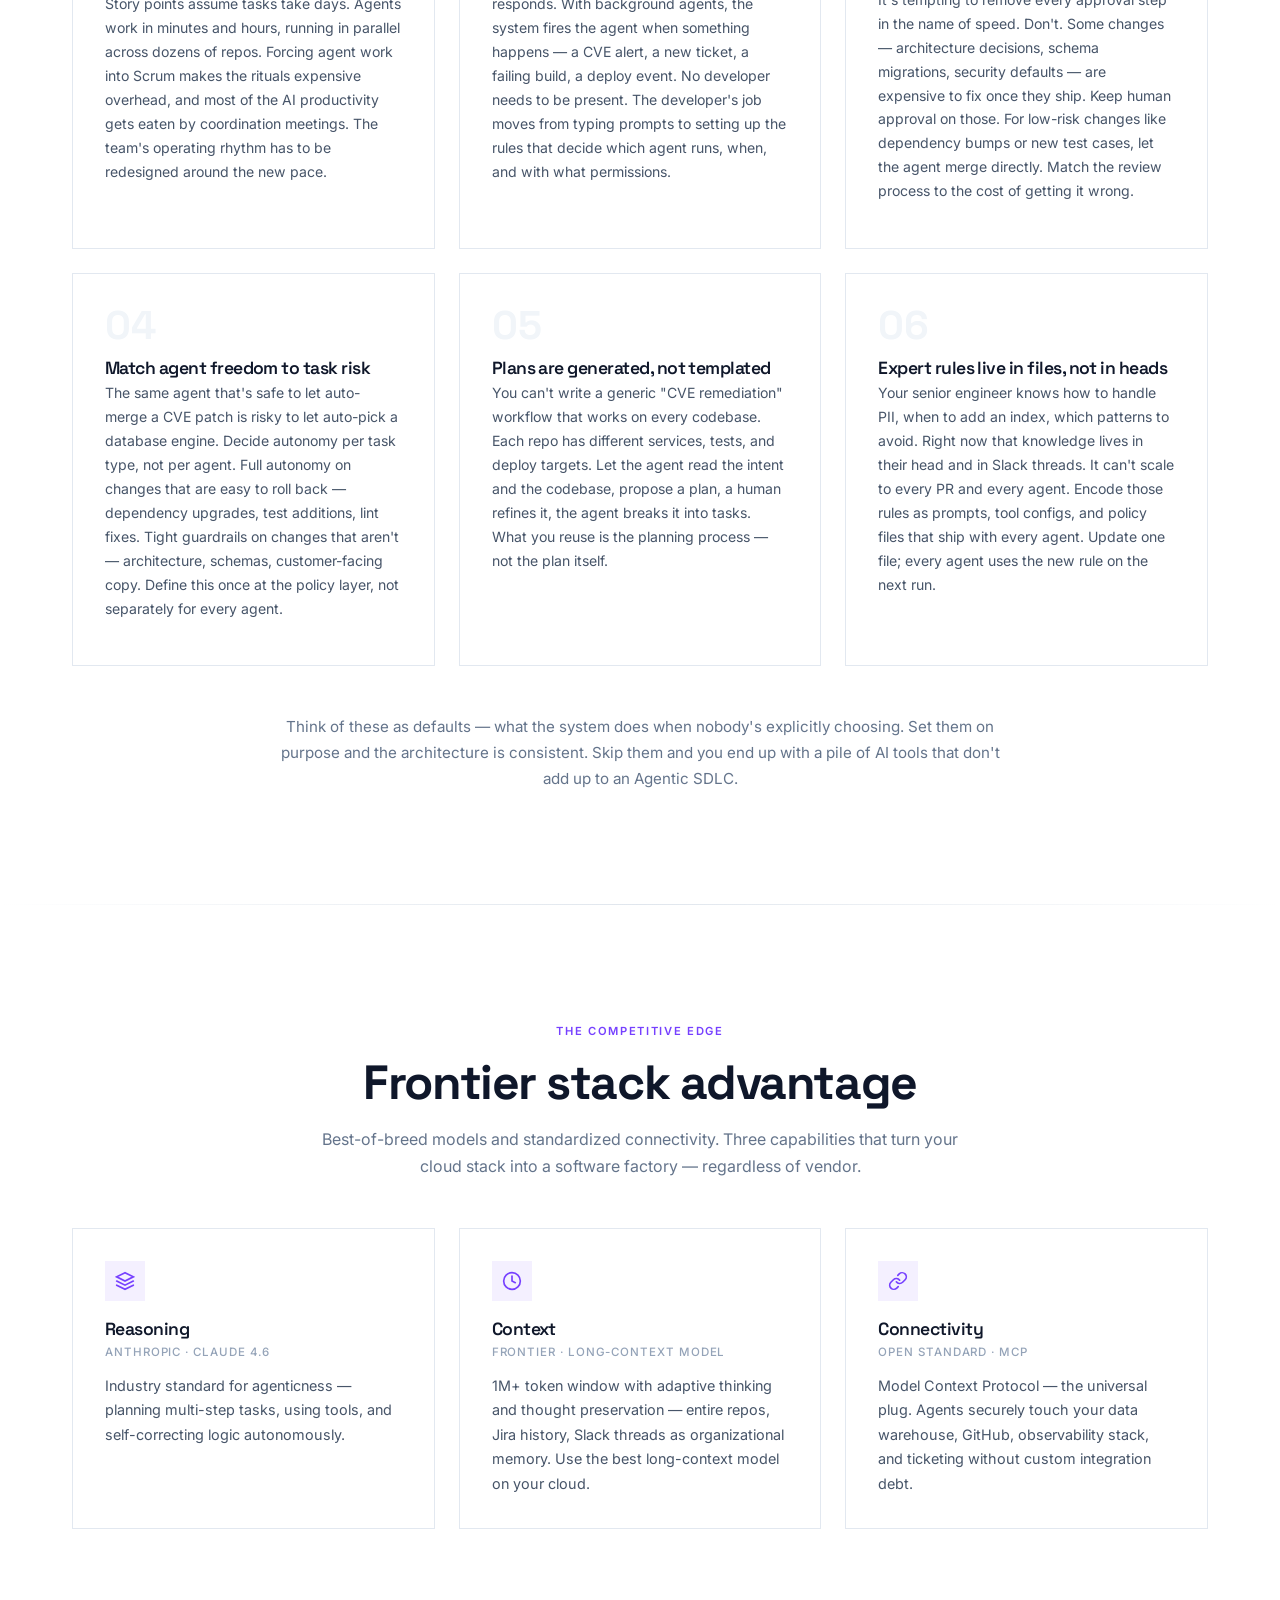
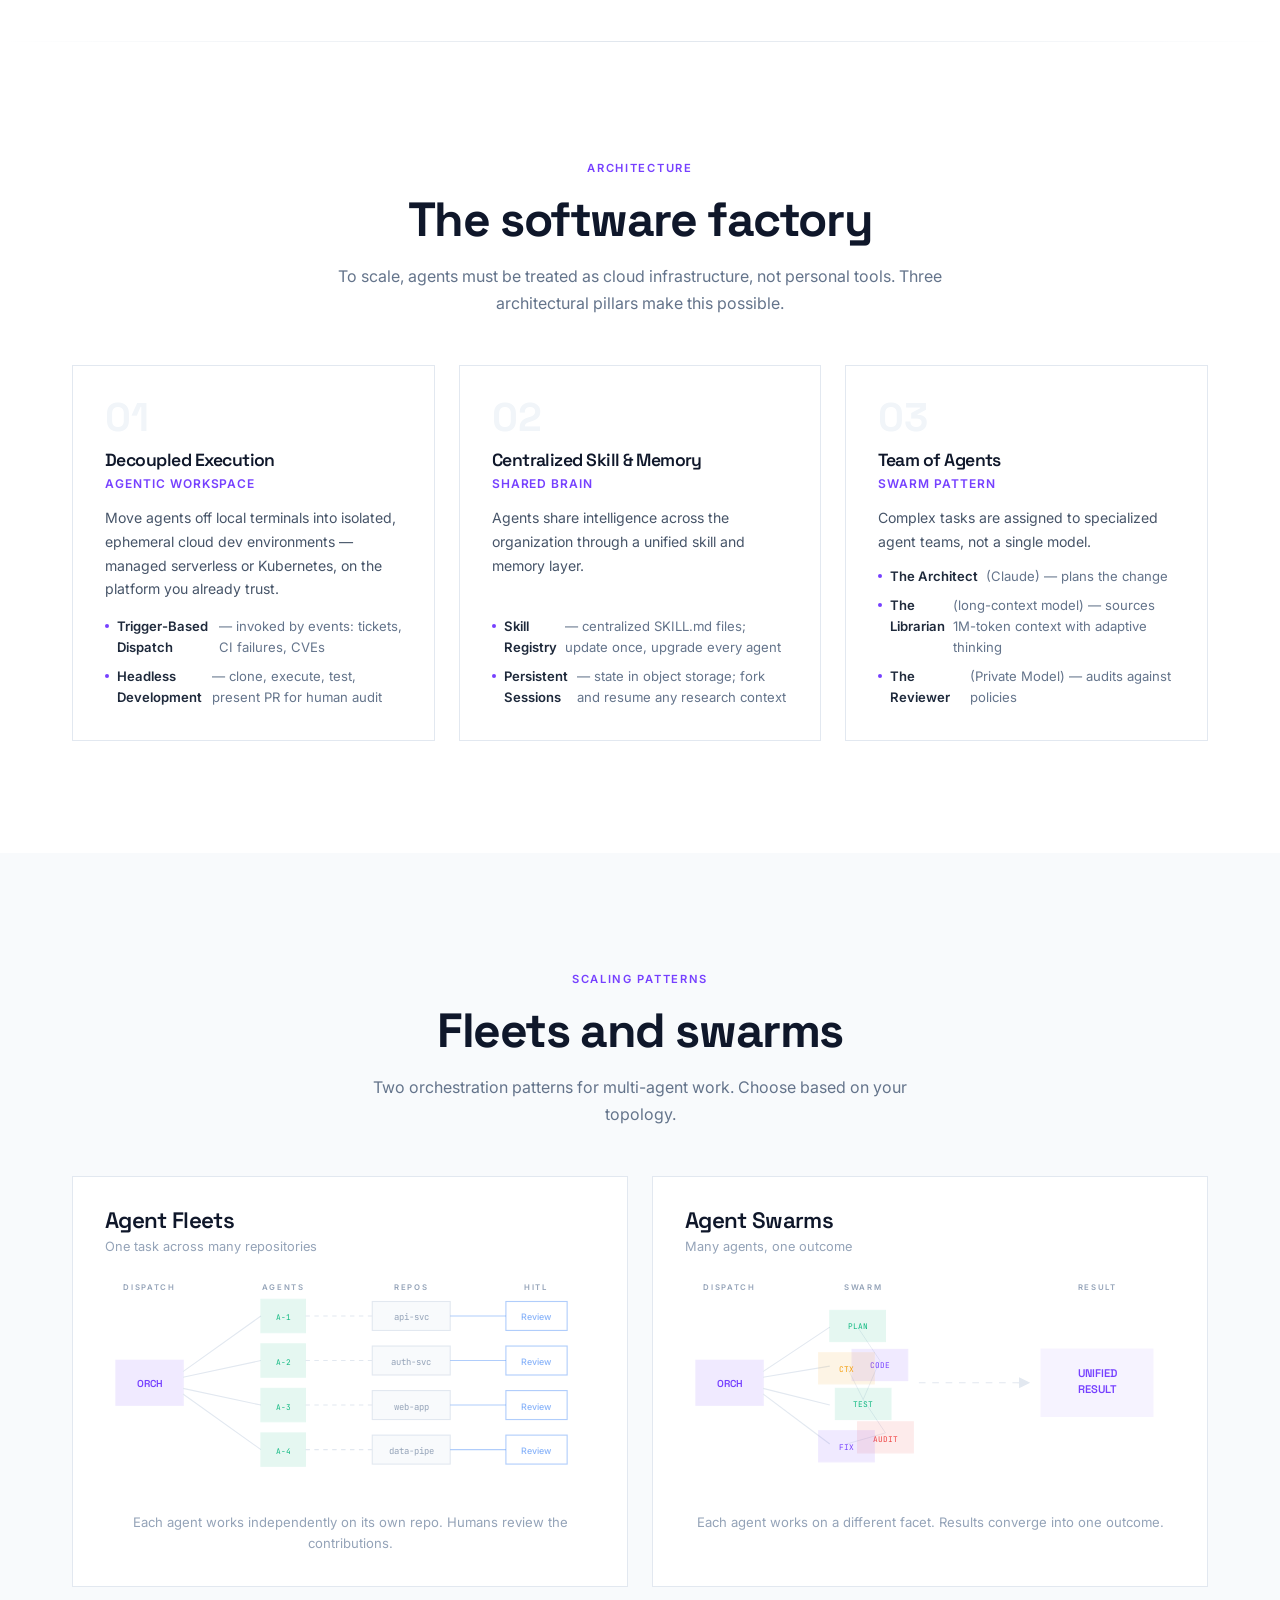
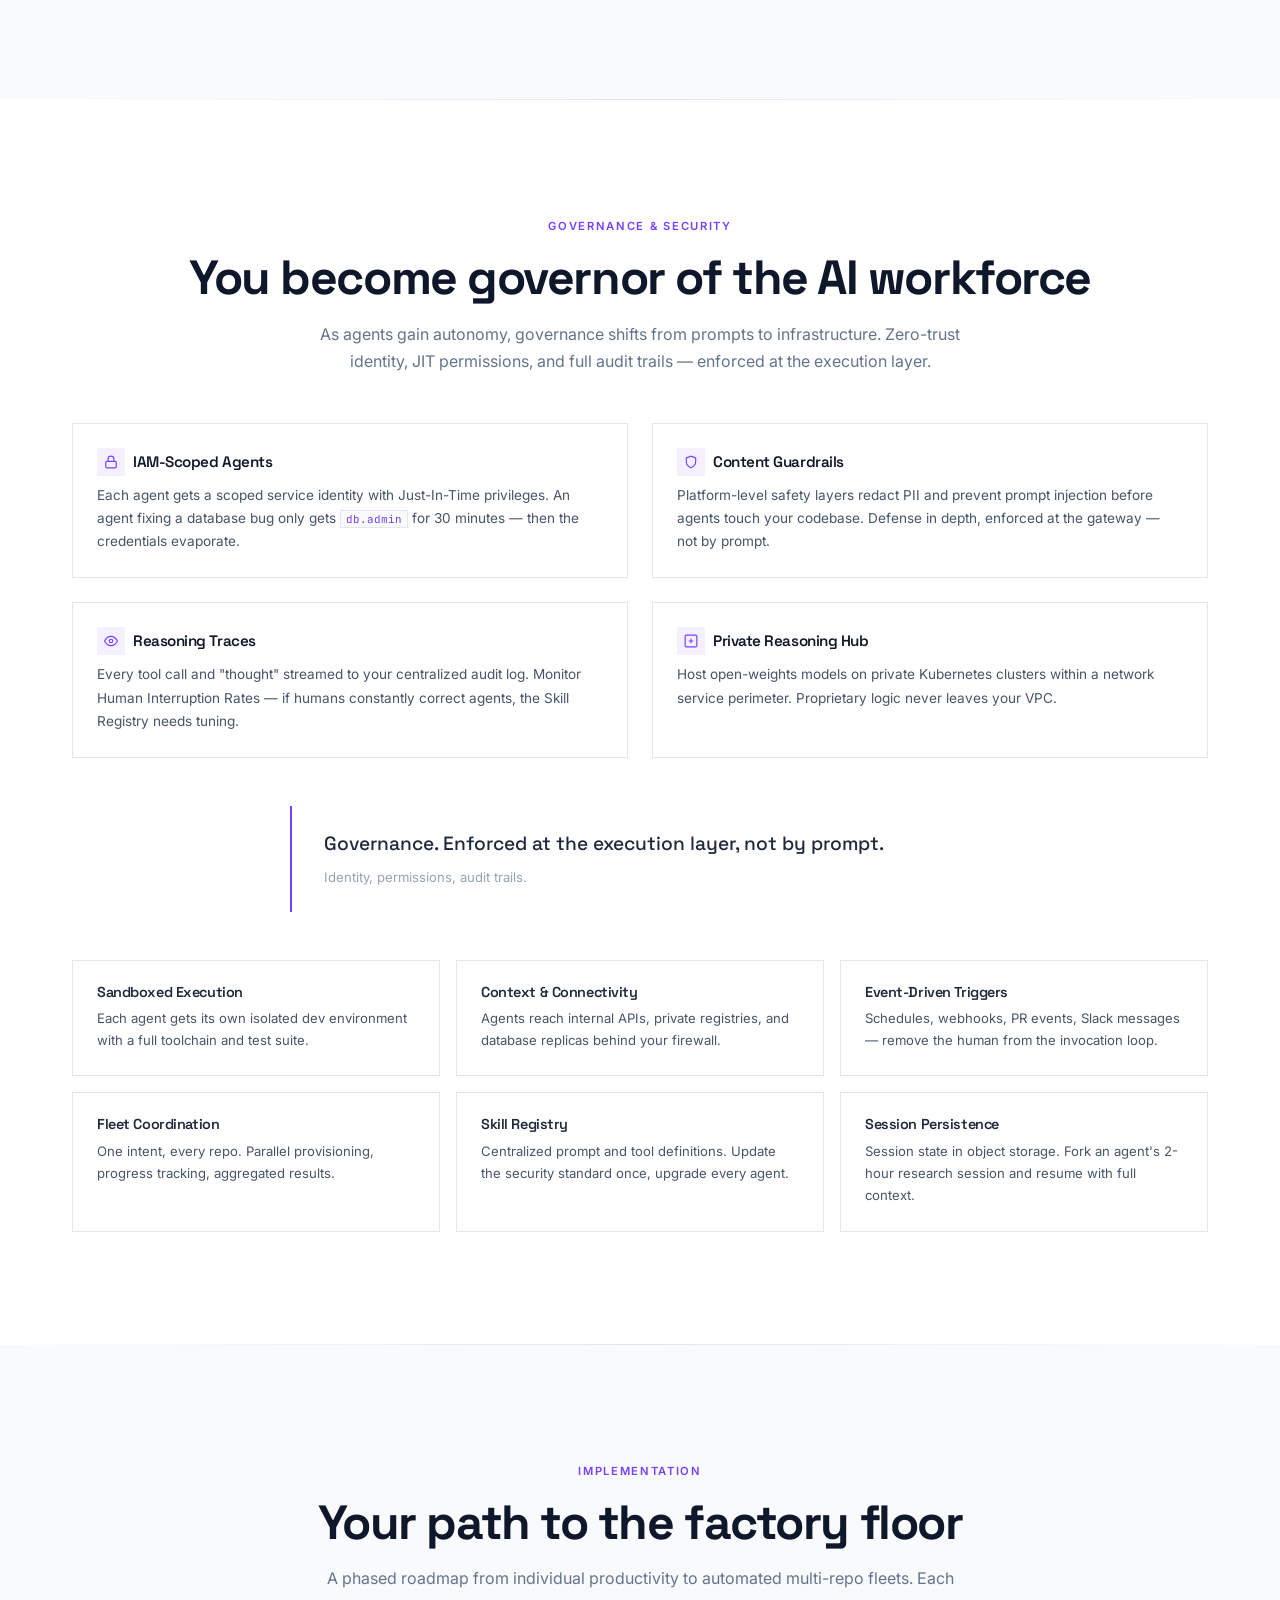
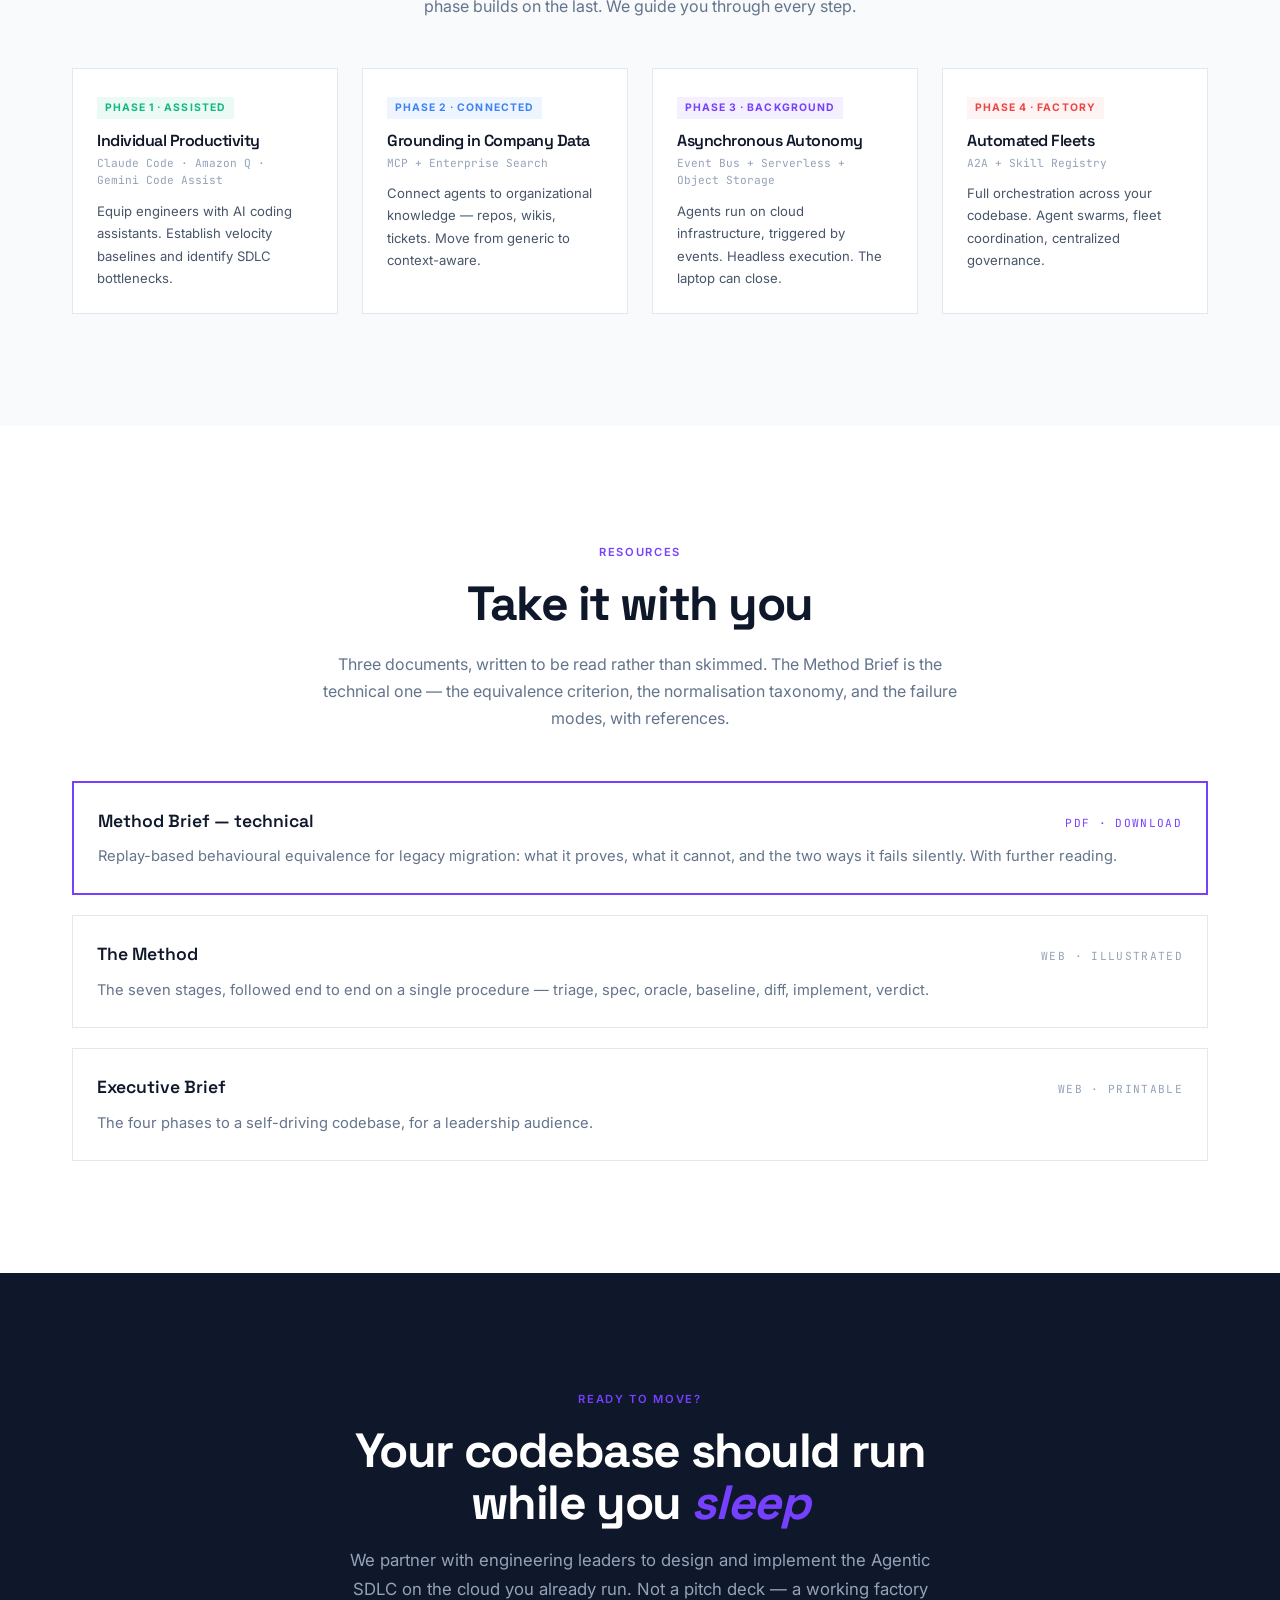
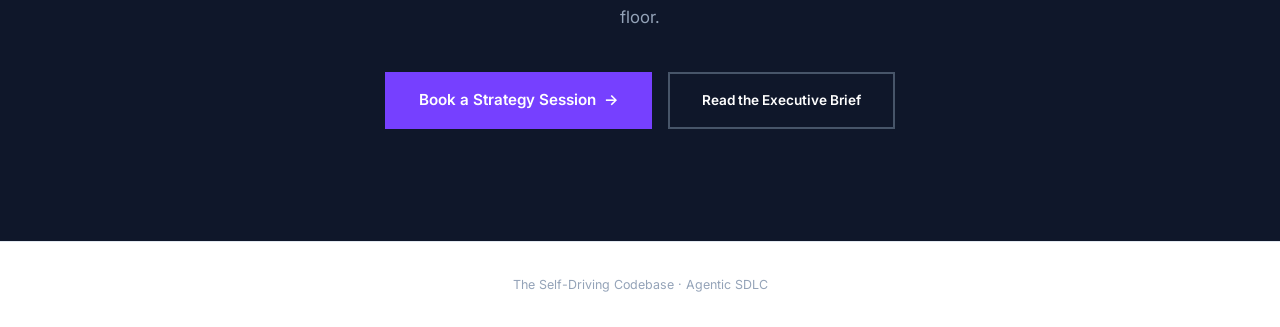
==== commit a98fe55e: "Add The Method page, technical brief, and downloadable PDF A scrollytelling explainer for paying dow" ====
--- a/index.html
+++ b/index.html
@@ -1261,6 +1261,40 @@
   </div>
 </section>
 
+<!-- ═══ RESOURCES ═══ -->
+<section id="resources">
+  <div class="container">
+    <div class="reveal" style="text-align:center;">
+      <span class="label label--primary">Resources</span>
+      <h2>Take it with you</h2>
+      <p style="max-width:640px;margin:1.25rem auto 0;color:var(--slate-500);">Three documents, written to be read rather than skimmed. The Method Brief is the technical one &mdash; the equivalence criterion, the normalisation taxonomy, and the failure modes, with references.</p>
+    </div>
+    <div class="reveal" style="display:grid;gap:1.25rem;margin-top:3rem;">
+      <a href="method-brief.pdf" download style="display:block;text-decoration:none;border:2px solid var(--primary);padding:1.5rem;transition:background 0.15s var(--ease);">
+        <div style="display:flex;justify-content:space-between;align-items:baseline;gap:1rem;flex-wrap:wrap;">
+          <span style="font-family:var(--font-display);font-size:1.1rem;font-weight:600;color:var(--slate-900);">Method Brief &mdash; technical</span>
+          <span style="font-family:var(--font-mono);font-size:0.7rem;letter-spacing:0.12em;text-transform:uppercase;color:var(--primary);">PDF &middot; download</span>
+        </div>
+        <p style="font-size:0.92rem;color:var(--slate-500);margin-top:0.6rem;">Replay-based behavioural equivalence for legacy migration: what it proves, what it cannot, and the two ways it fails silently. With further reading.</p>
+      </a>
+      <a href="method.html" style="display:block;text-decoration:none;border:1px solid var(--slate-200);padding:1.5rem;">
+        <div style="display:flex;justify-content:space-between;align-items:baseline;gap:1rem;flex-wrap:wrap;">
+          <span style="font-family:var(--font-display);font-size:1.1rem;font-weight:600;color:var(--slate-900);">The Method</span>
+          <span style="font-family:var(--font-mono);font-size:0.7rem;letter-spacing:0.12em;text-transform:uppercase;color:var(--slate-400);">web &middot; illustrated</span>
+        </div>
+        <p style="font-size:0.92rem;color:var(--slate-500);margin-top:0.6rem;">The seven stages, followed end to end on a single procedure &mdash; triage, spec, oracle, baseline, diff, implement, verdict.</p>
+      </a>
+      <a href="one-pager.html" style="display:block;text-decoration:none;border:1px solid var(--slate-200);padding:1.5rem;">
+        <div style="display:flex;justify-content:space-between;align-items:baseline;gap:1rem;flex-wrap:wrap;">
+          <span style="font-family:var(--font-display);font-size:1.1rem;font-weight:600;color:var(--slate-900);">Executive Brief</span>
+          <span style="font-family:var(--font-mono);font-size:0.7rem;letter-spacing:0.12em;text-transform:uppercase;color:var(--slate-400);">web &middot; printable</span>
+        </div>
+        <p style="font-size:0.92rem;color:var(--slate-500);margin-top:0.6rem;">The four phases to a self-driving codebase, for a leadership audience.</p>
+      </a>
+    </div>
+  </div>
+</section>
+
 <!-- ═══ CTA ═══ -->
 <section class="cta-section" id="cta">
   <div class="reveal">
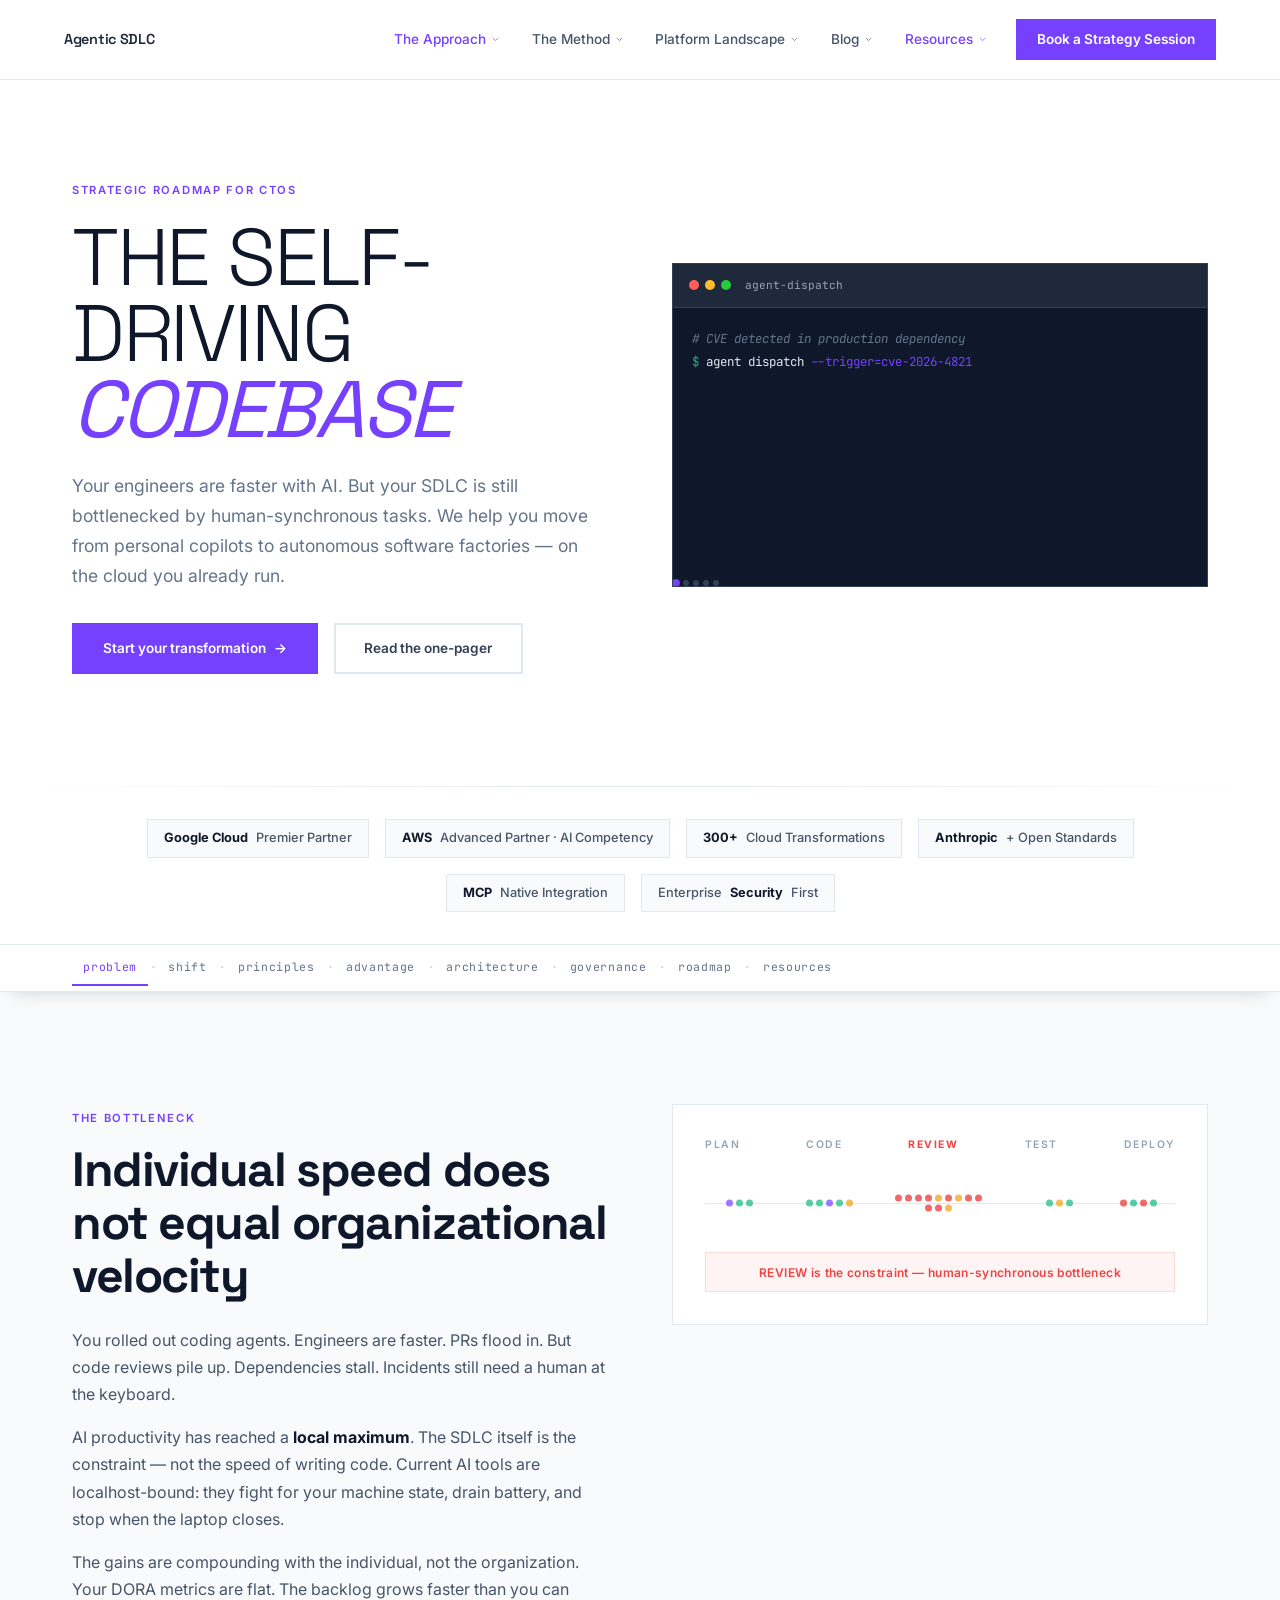
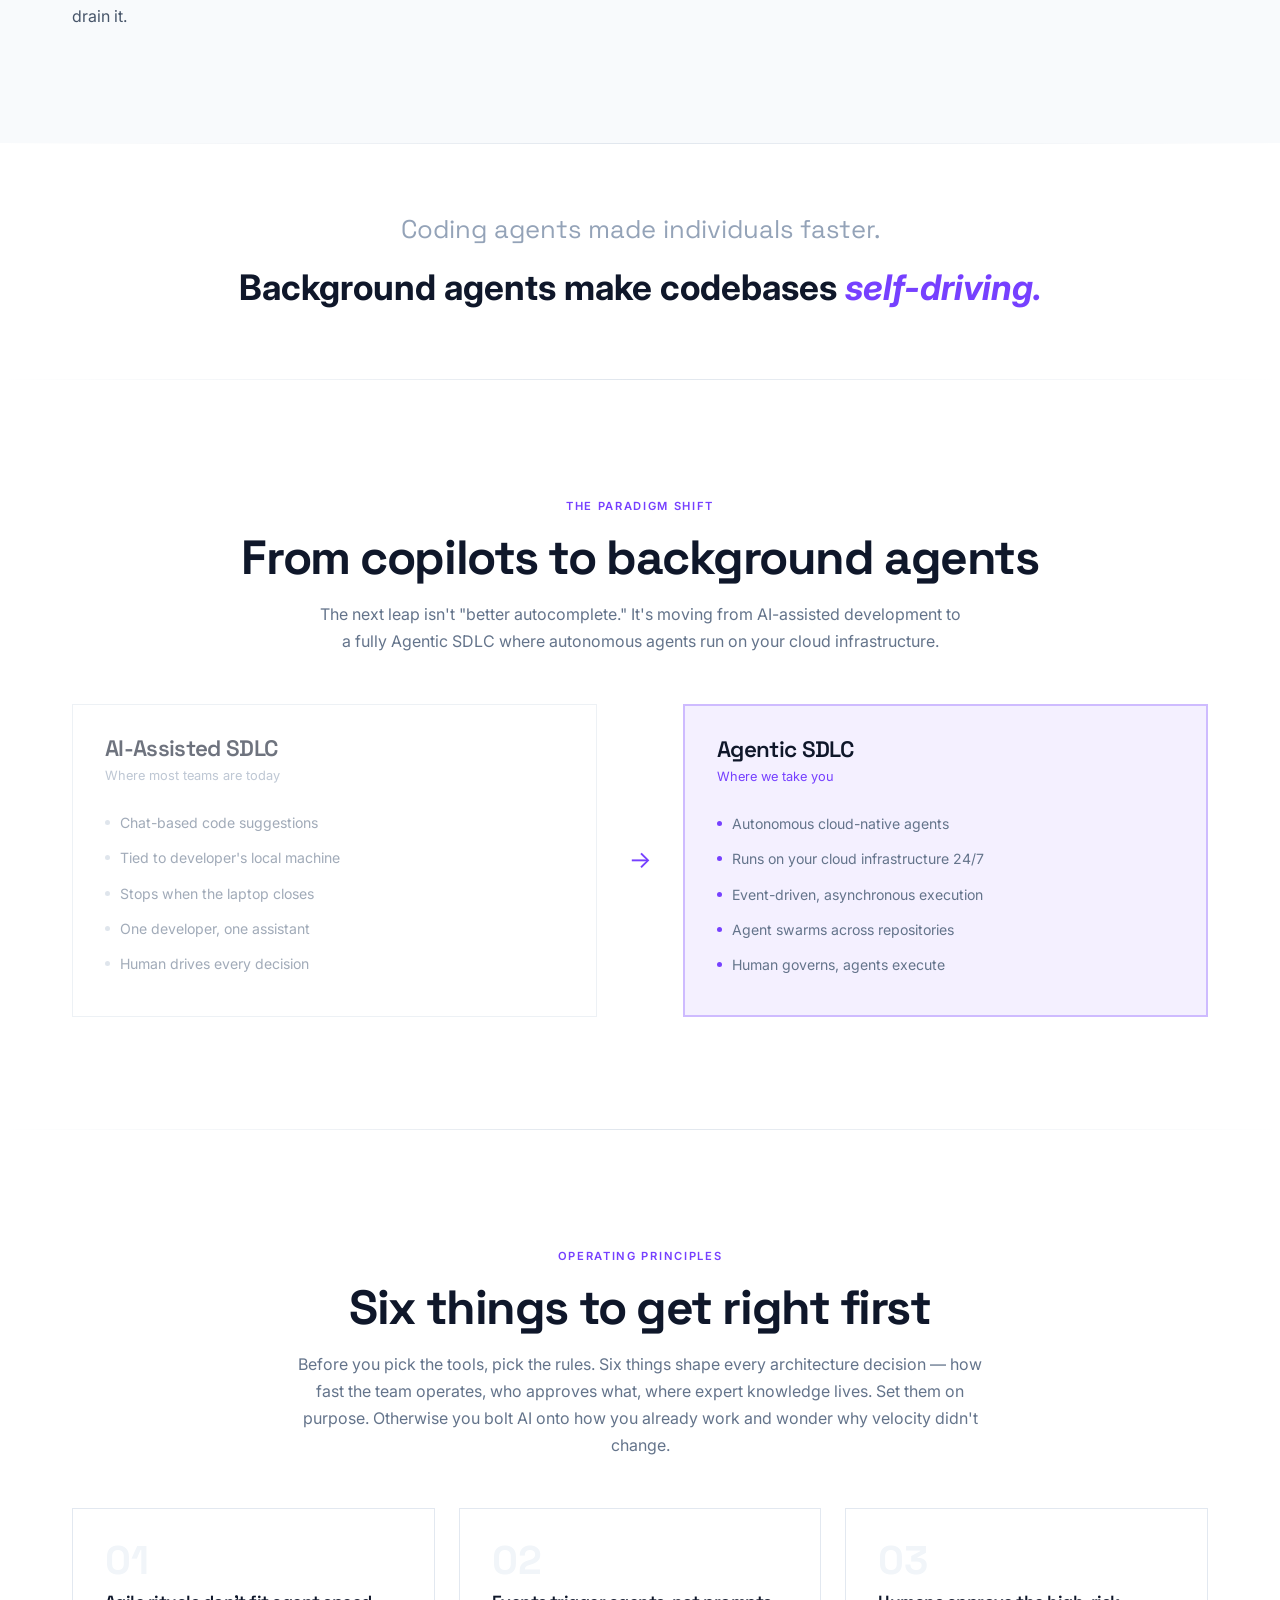
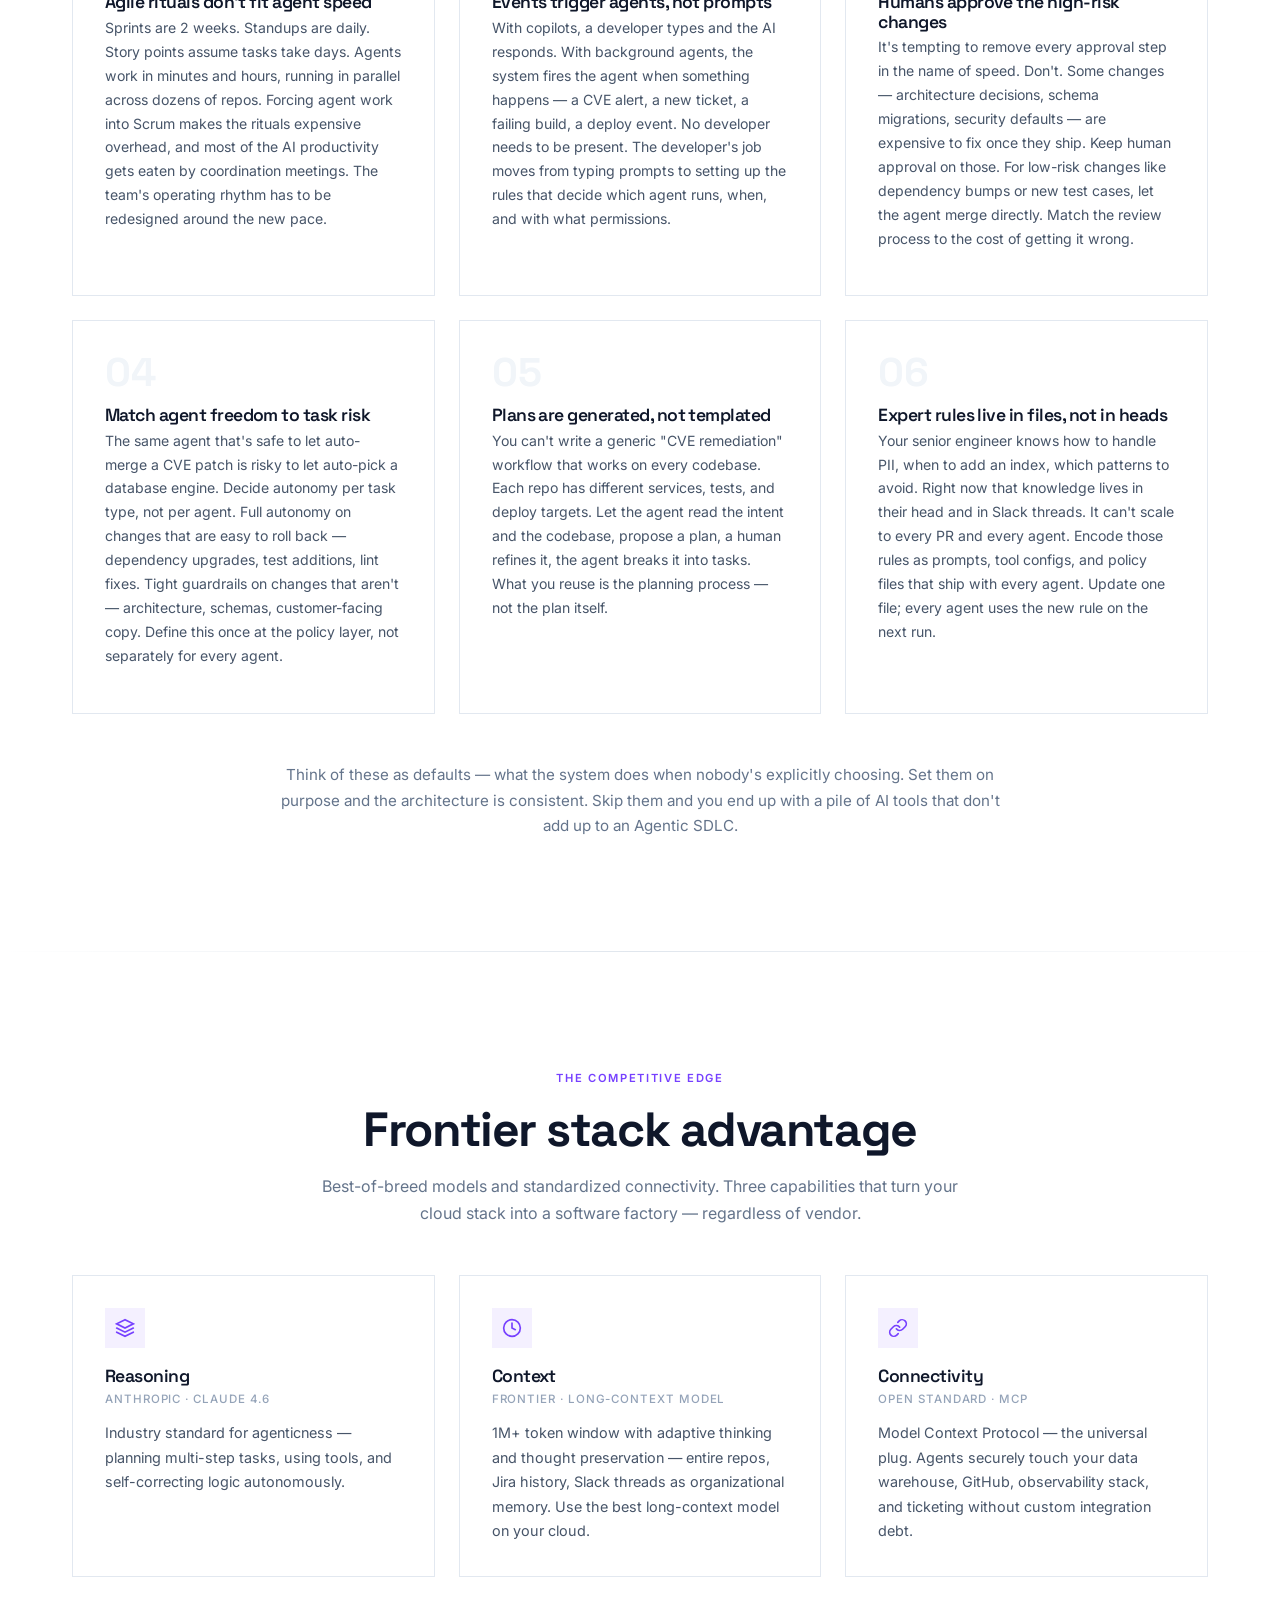
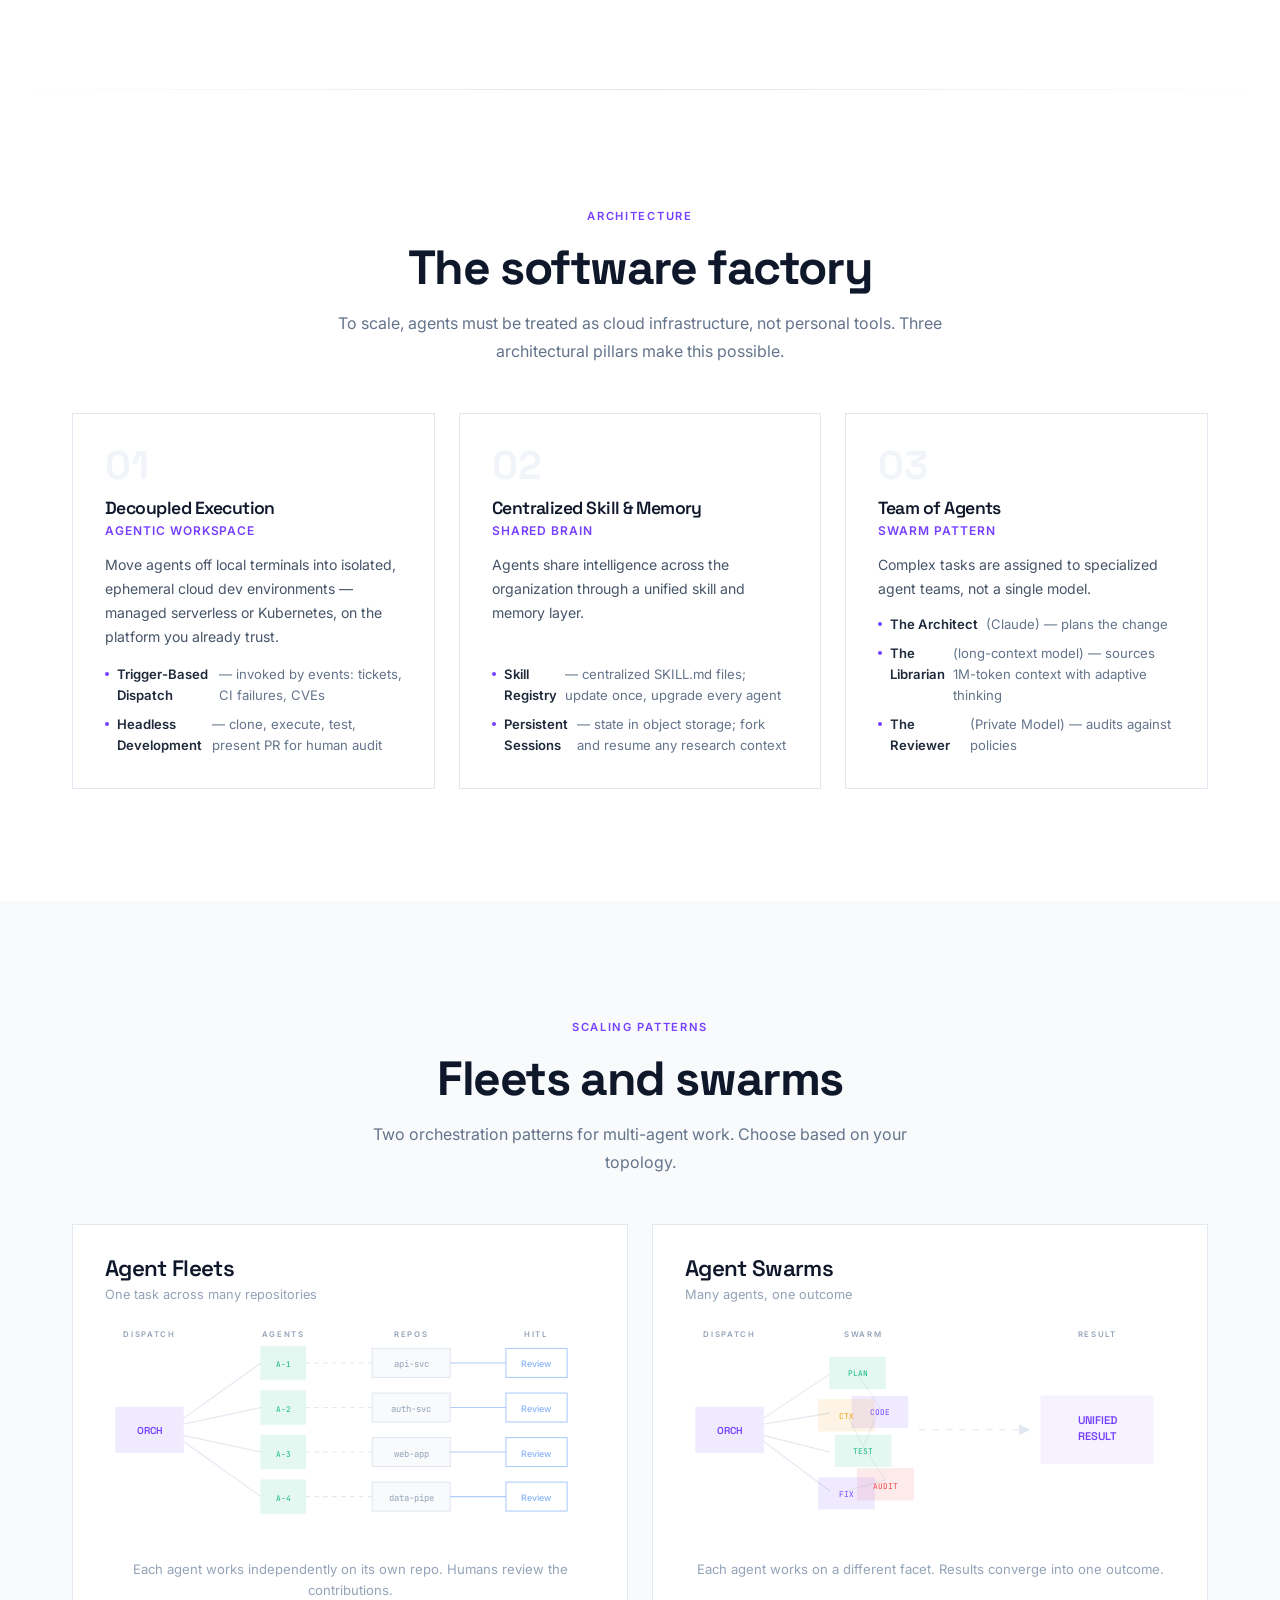
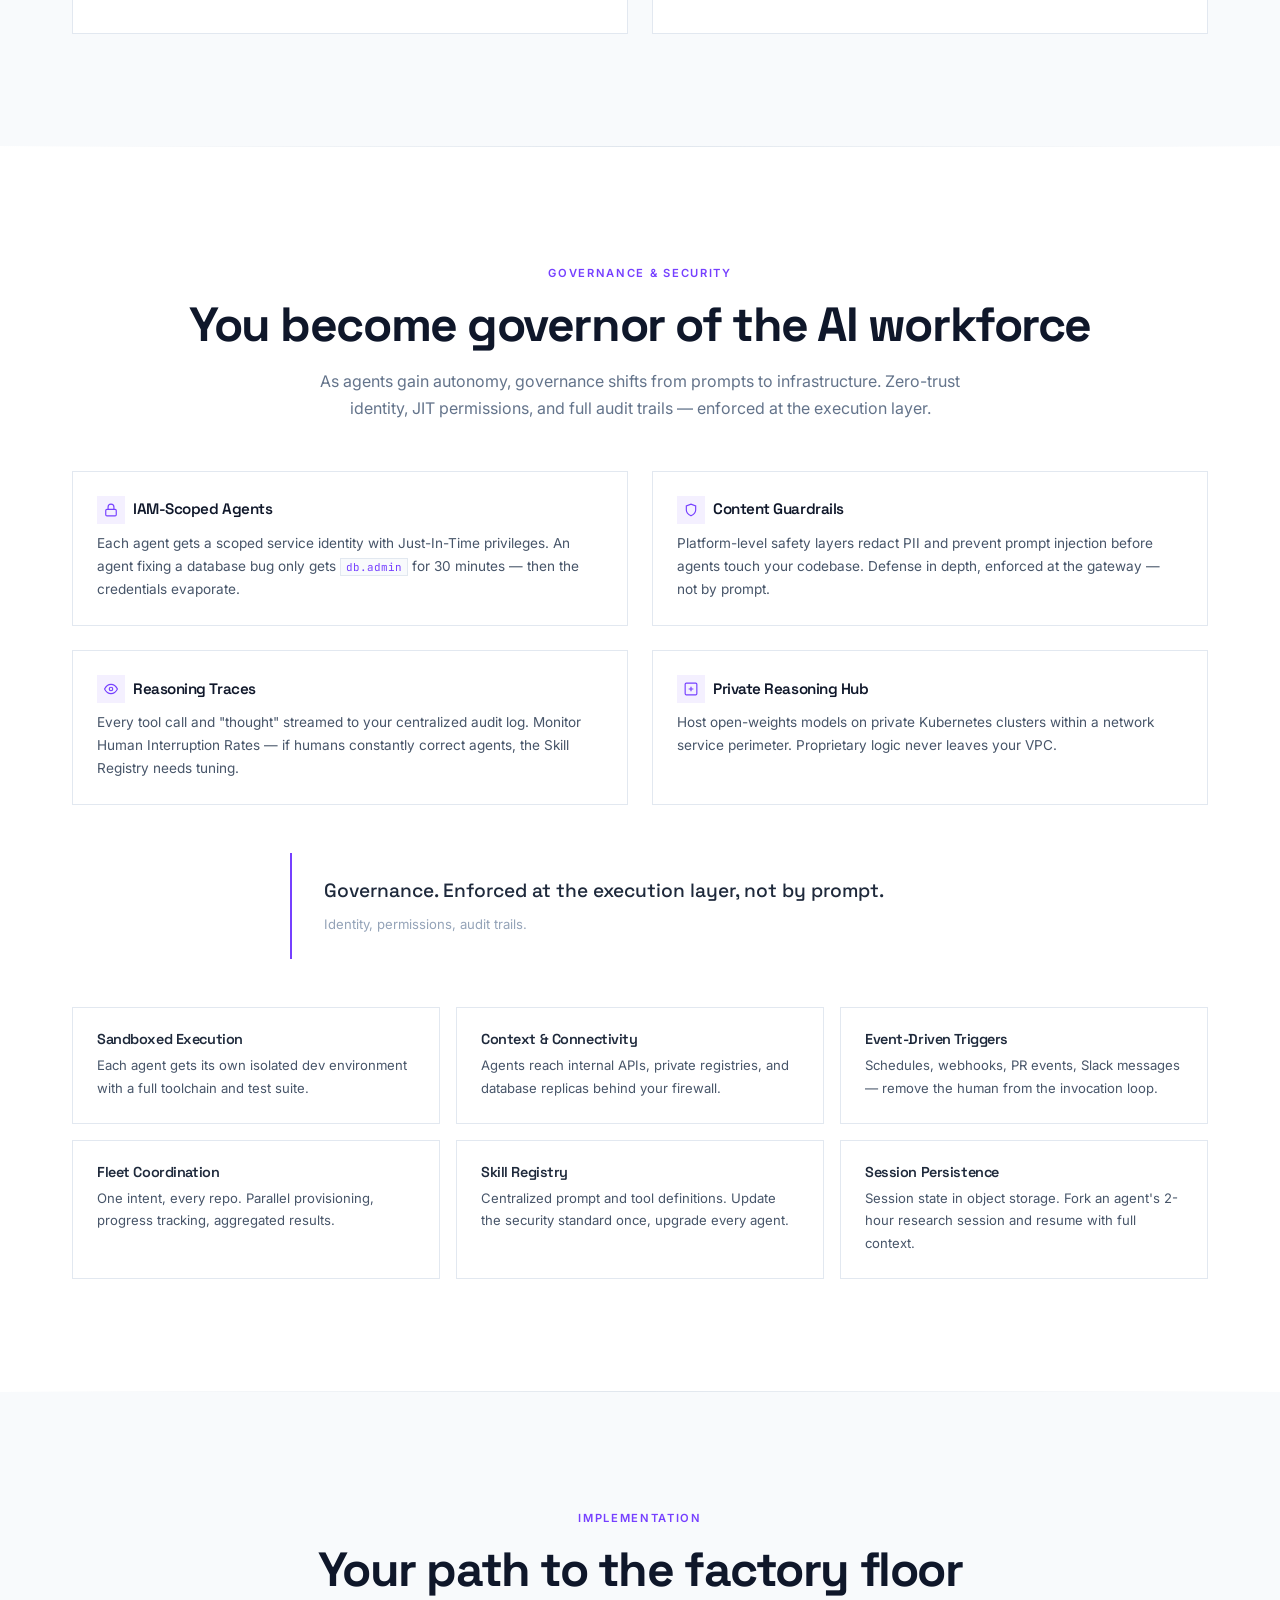
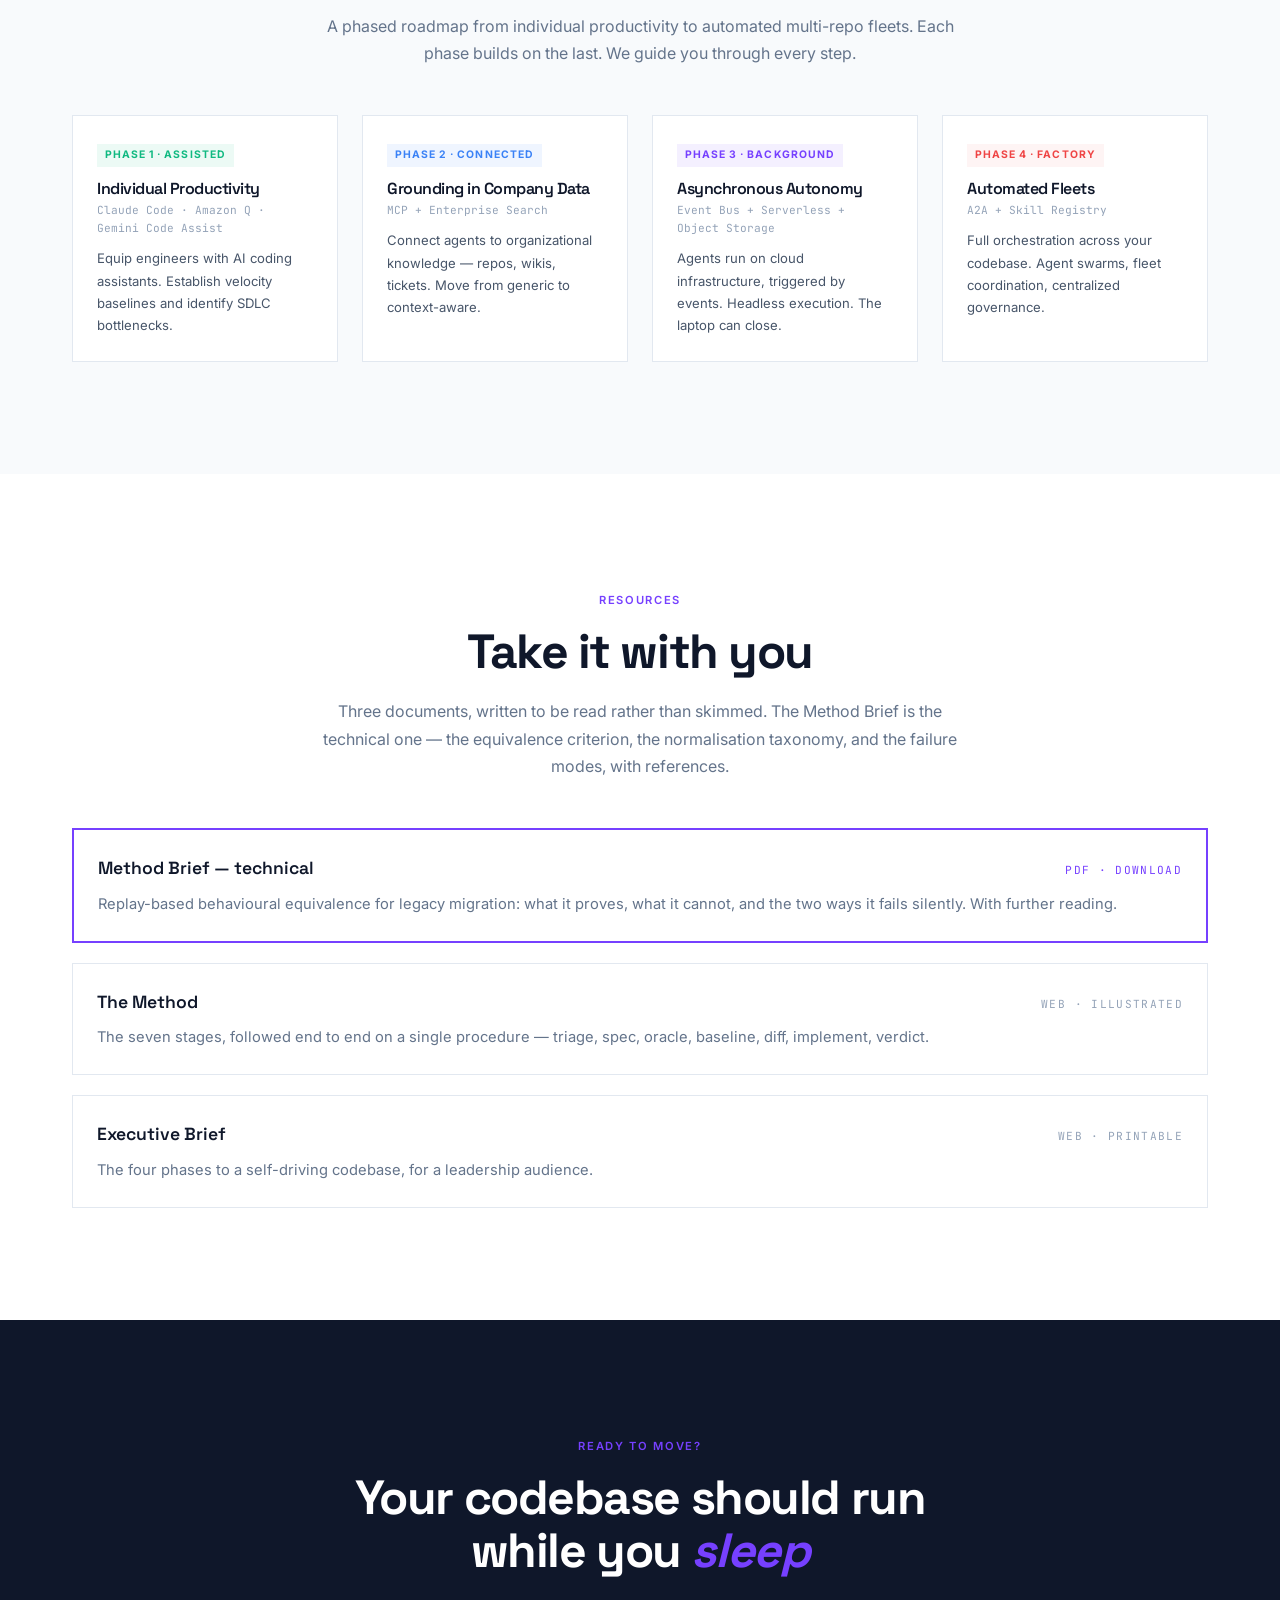
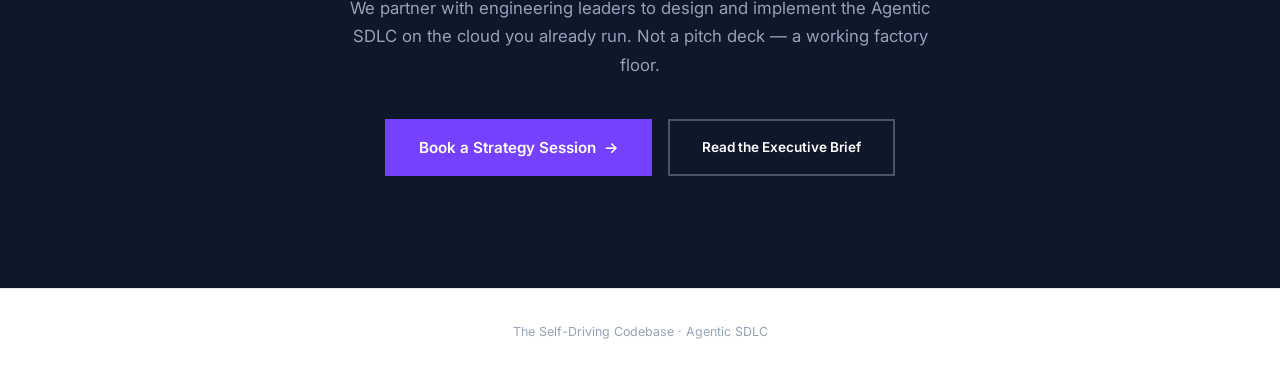
==== commit ff3293b4: "Extend second-level navigation to every content page The pattern is now two coordinated things, both" ====
--- a/index.html
+++ b/index.html
@@ -803,7 +803,21 @@
   </div>
 </div>
 
-<div class="arch-line"></div>
+<!-- ═══ SECOND-LEVEL NAV (styling + scroll-spy from nav.js) ═══ -->
+<nav class="subnav" id="subnav" aria-label="Sections of this page">
+  <div class="subnav-inner">
+    <ol>
+      <li data-target="problem"><a href="#problem">problem</a></li>
+      <li data-target="shift"><a href="#shift">shift</a></li>
+      <li data-target="principles"><a href="#principles">principles</a></li>
+      <li data-target="advantage"><a href="#advantage">advantage</a></li>
+      <li data-target="architecture"><a href="#architecture">architecture</a></li>
+      <li data-target="governance"><a href="#governance">governance</a></li>
+      <li data-target="roadmap"><a href="#roadmap">roadmap</a></li>
+      <li data-target="resources"><a href="#resources">resources</a></li>
+    </ol>
+  </div>
+</nav>
 
 <!-- ═══ PROBLEM ═══ -->
 <section class="problem-section" id="problem">
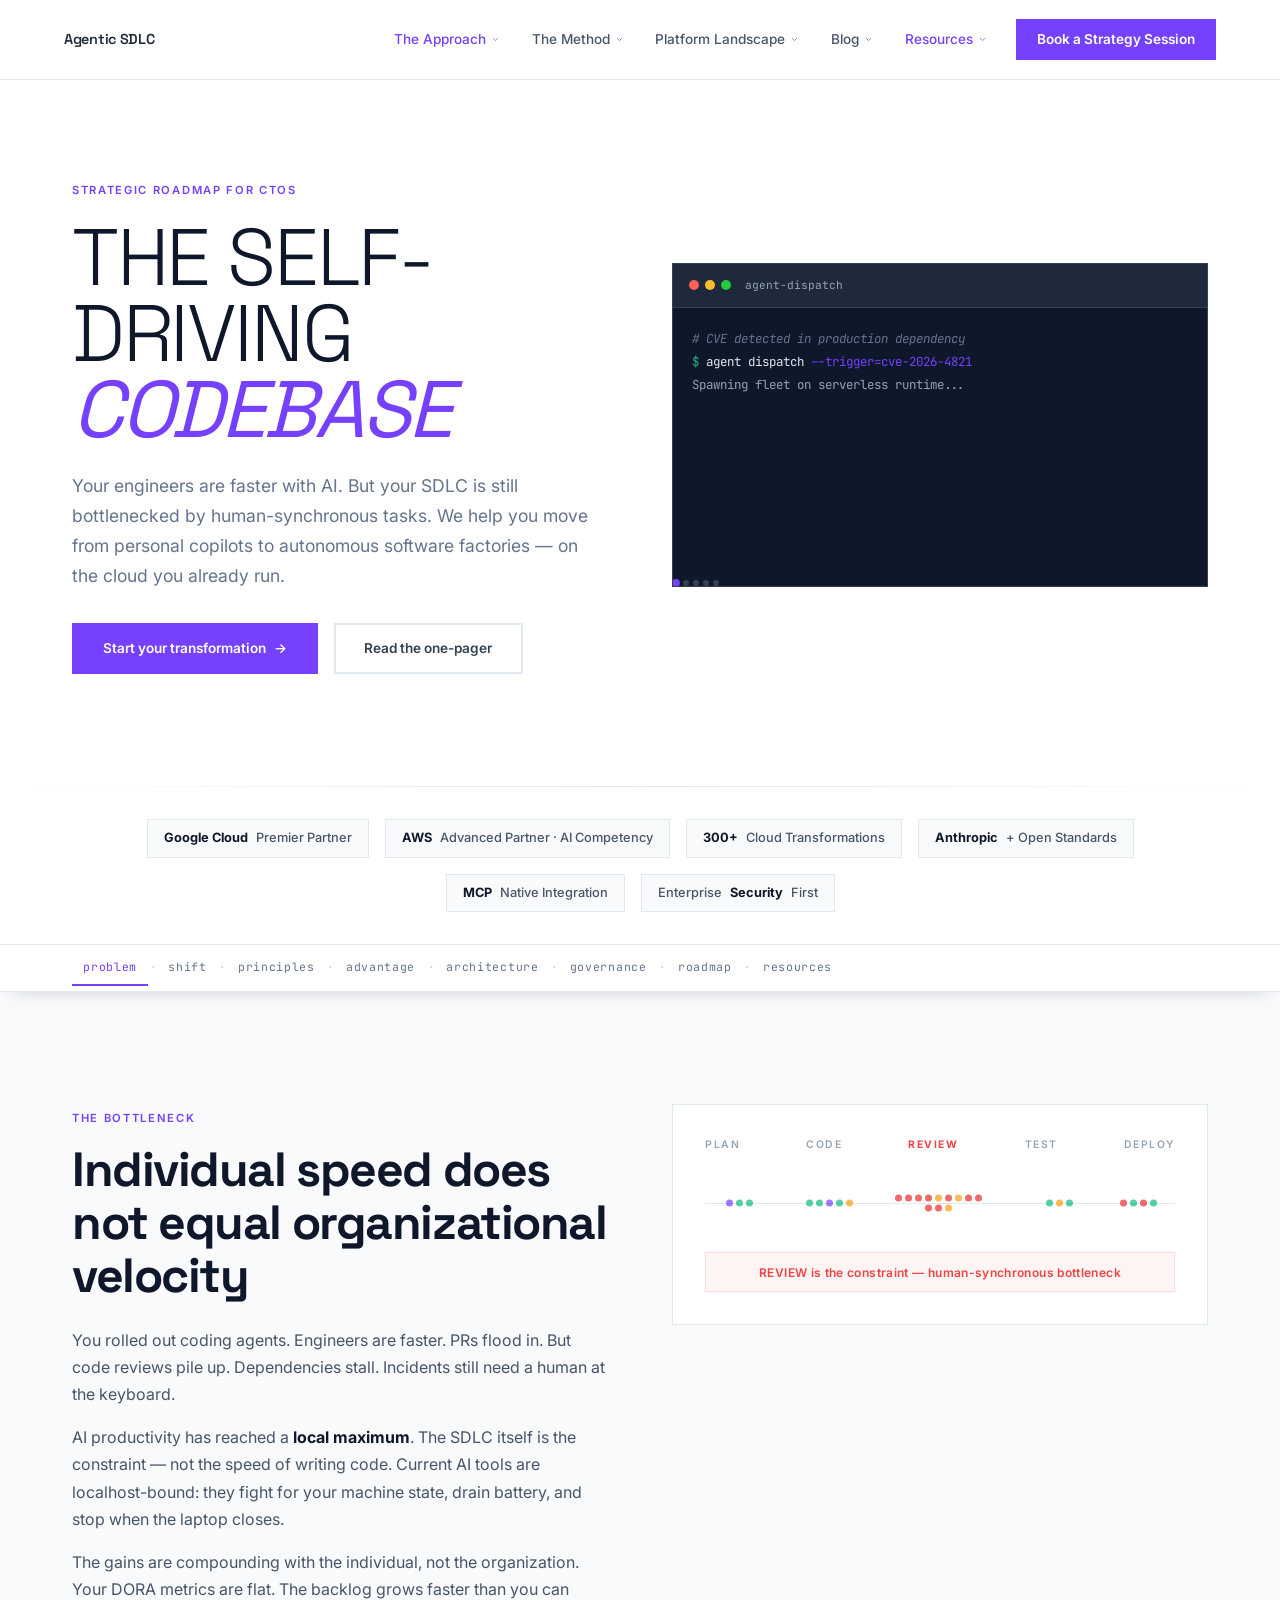
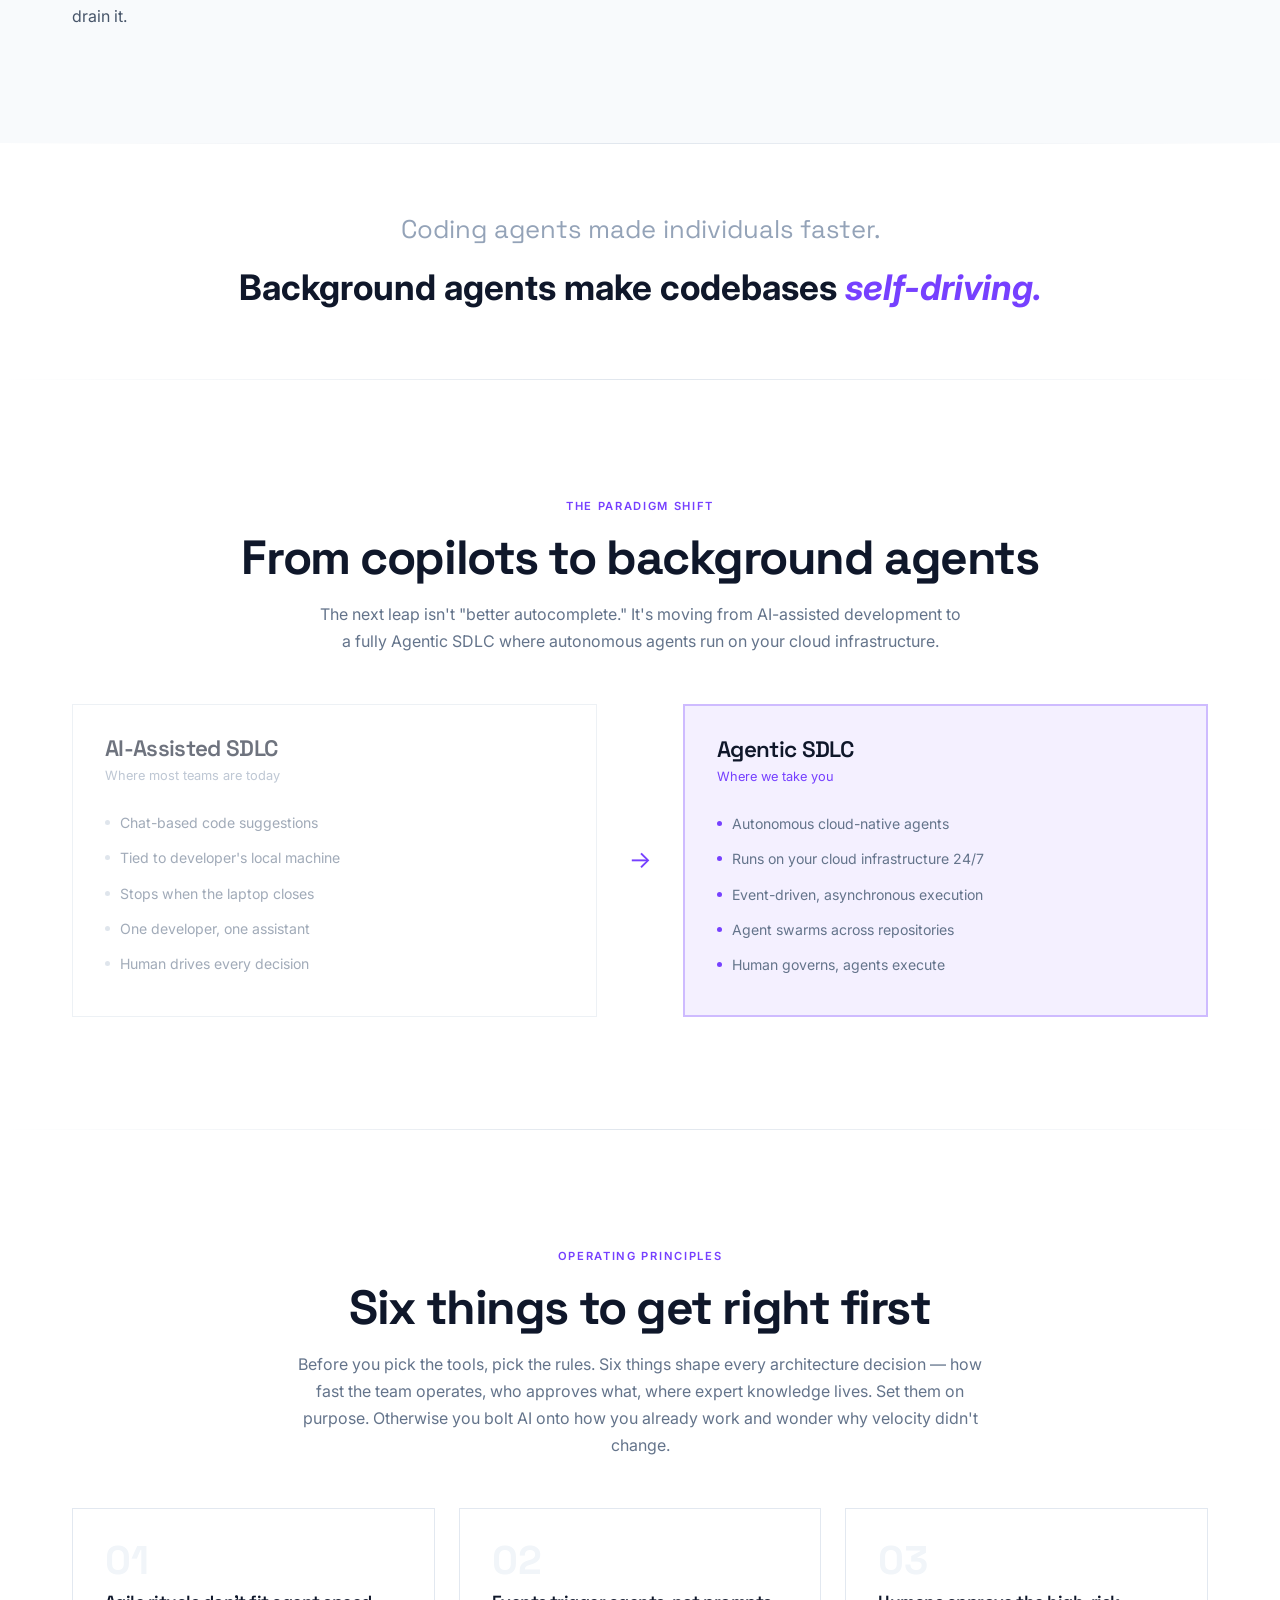
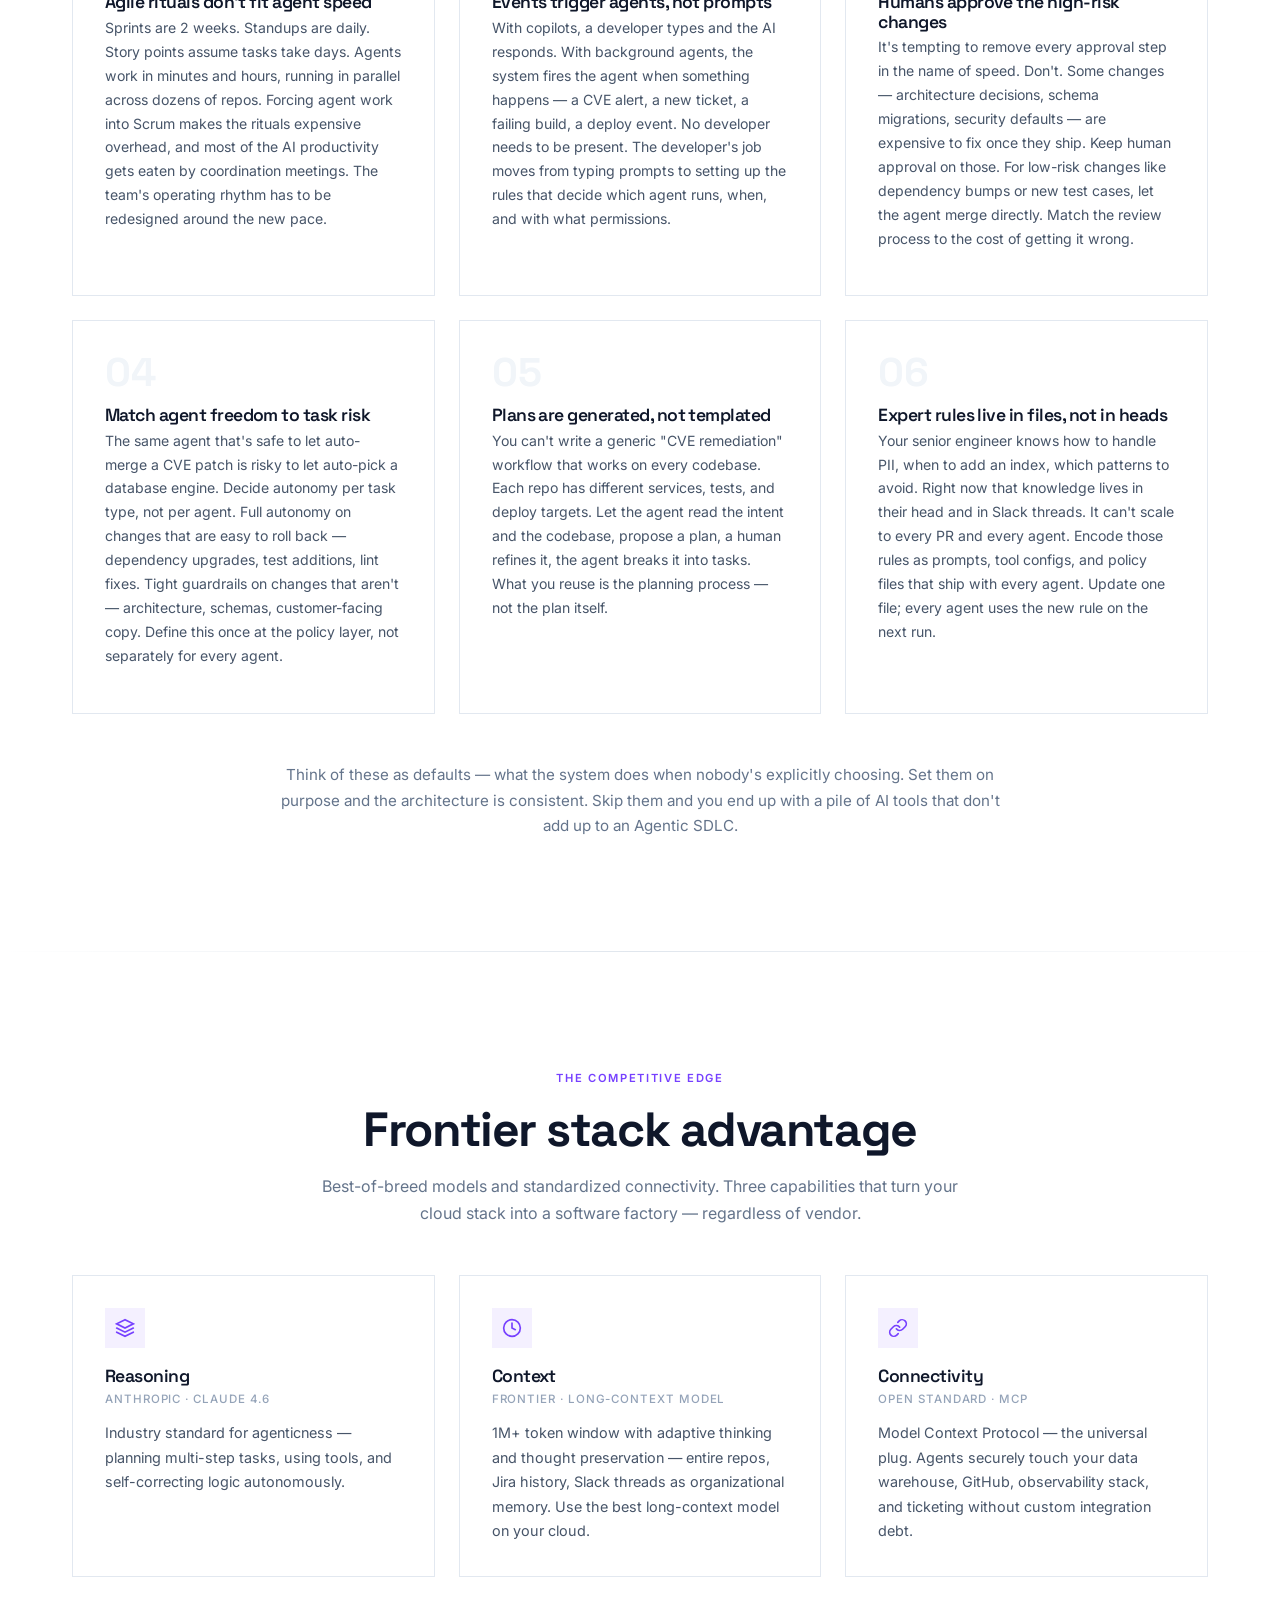
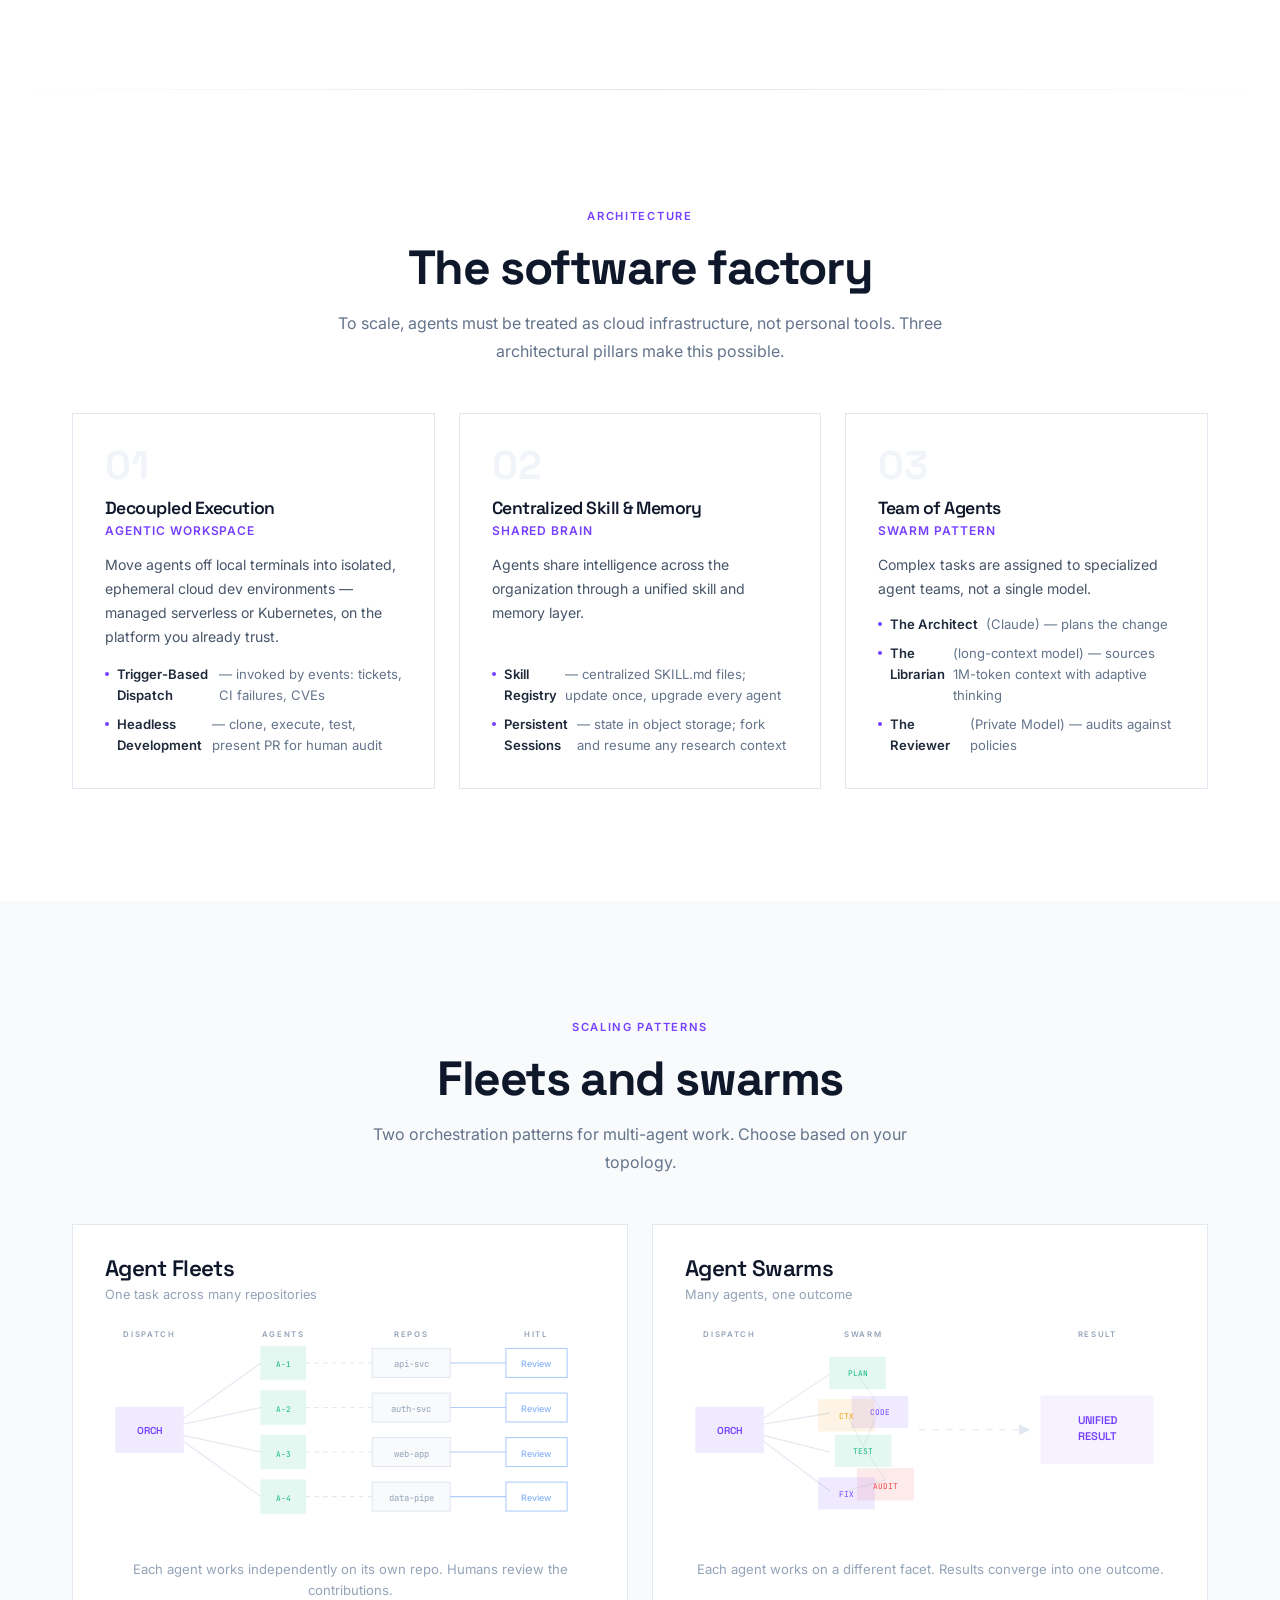
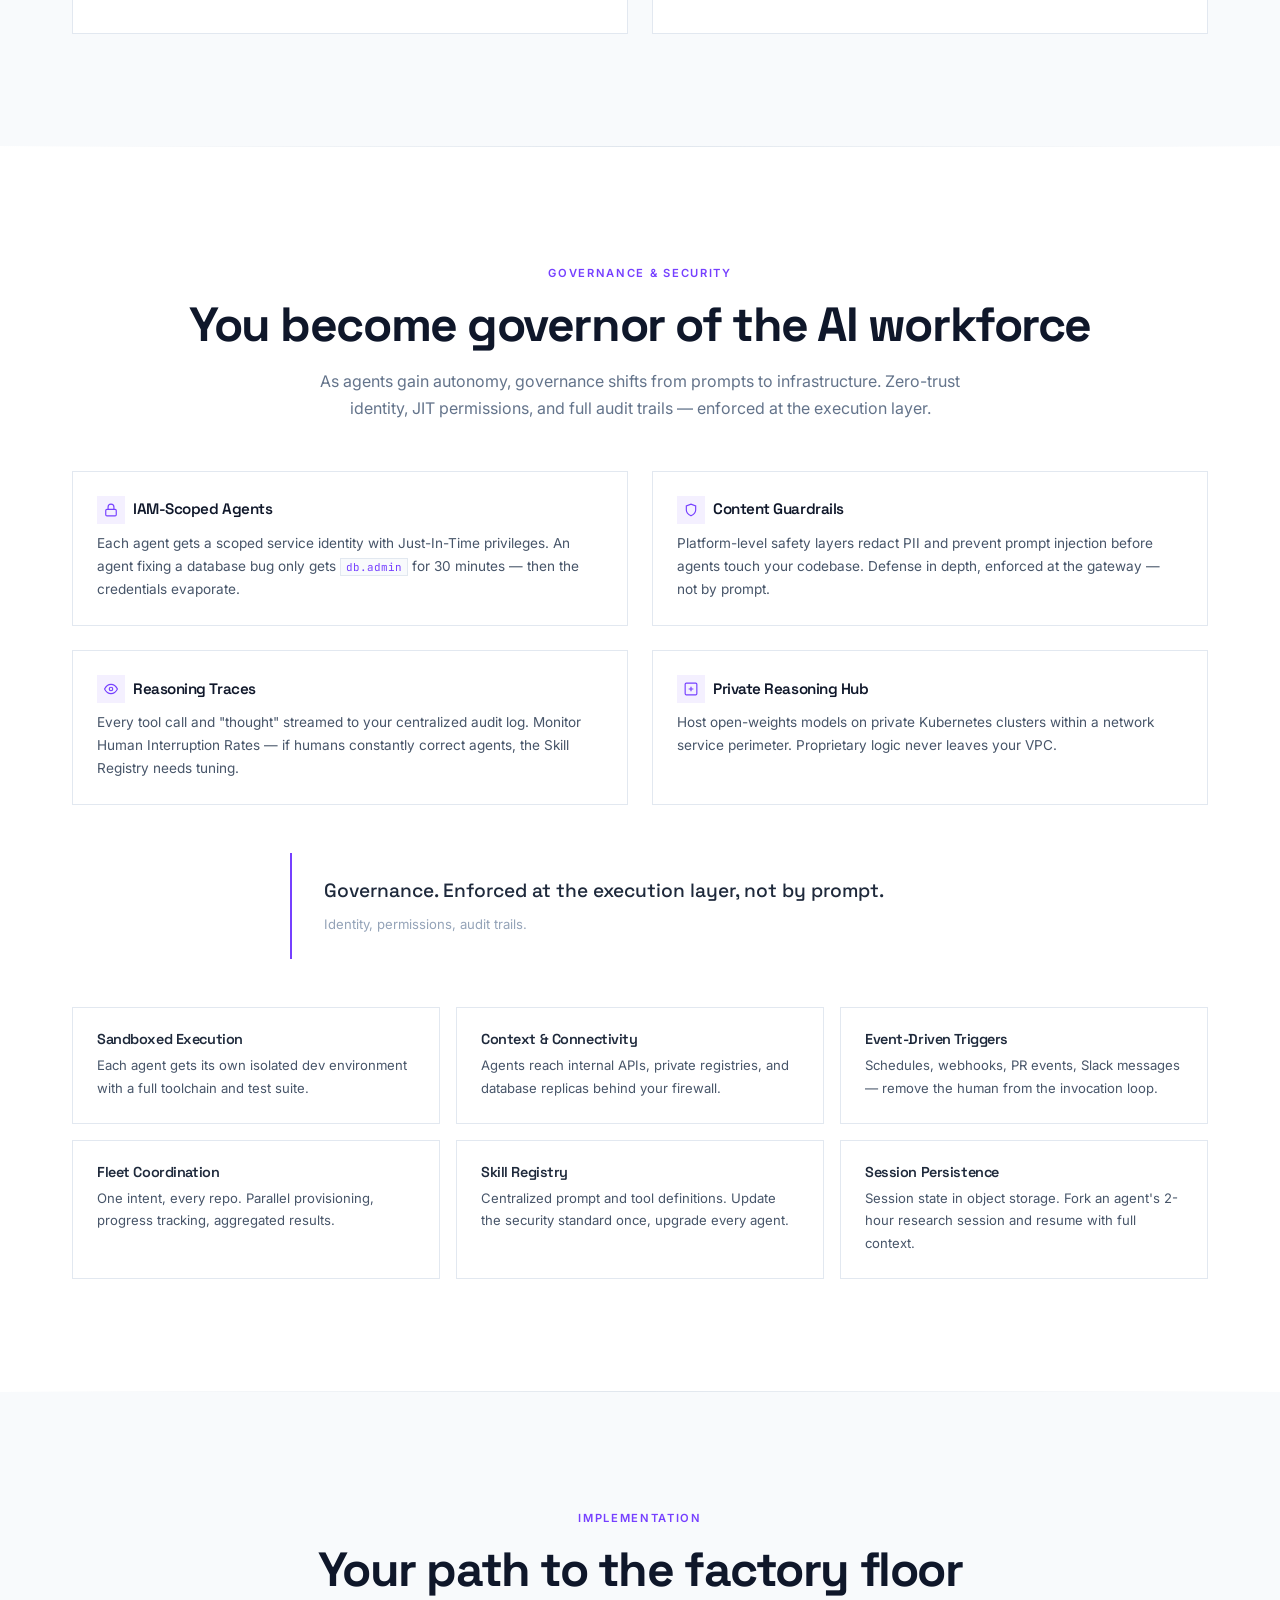
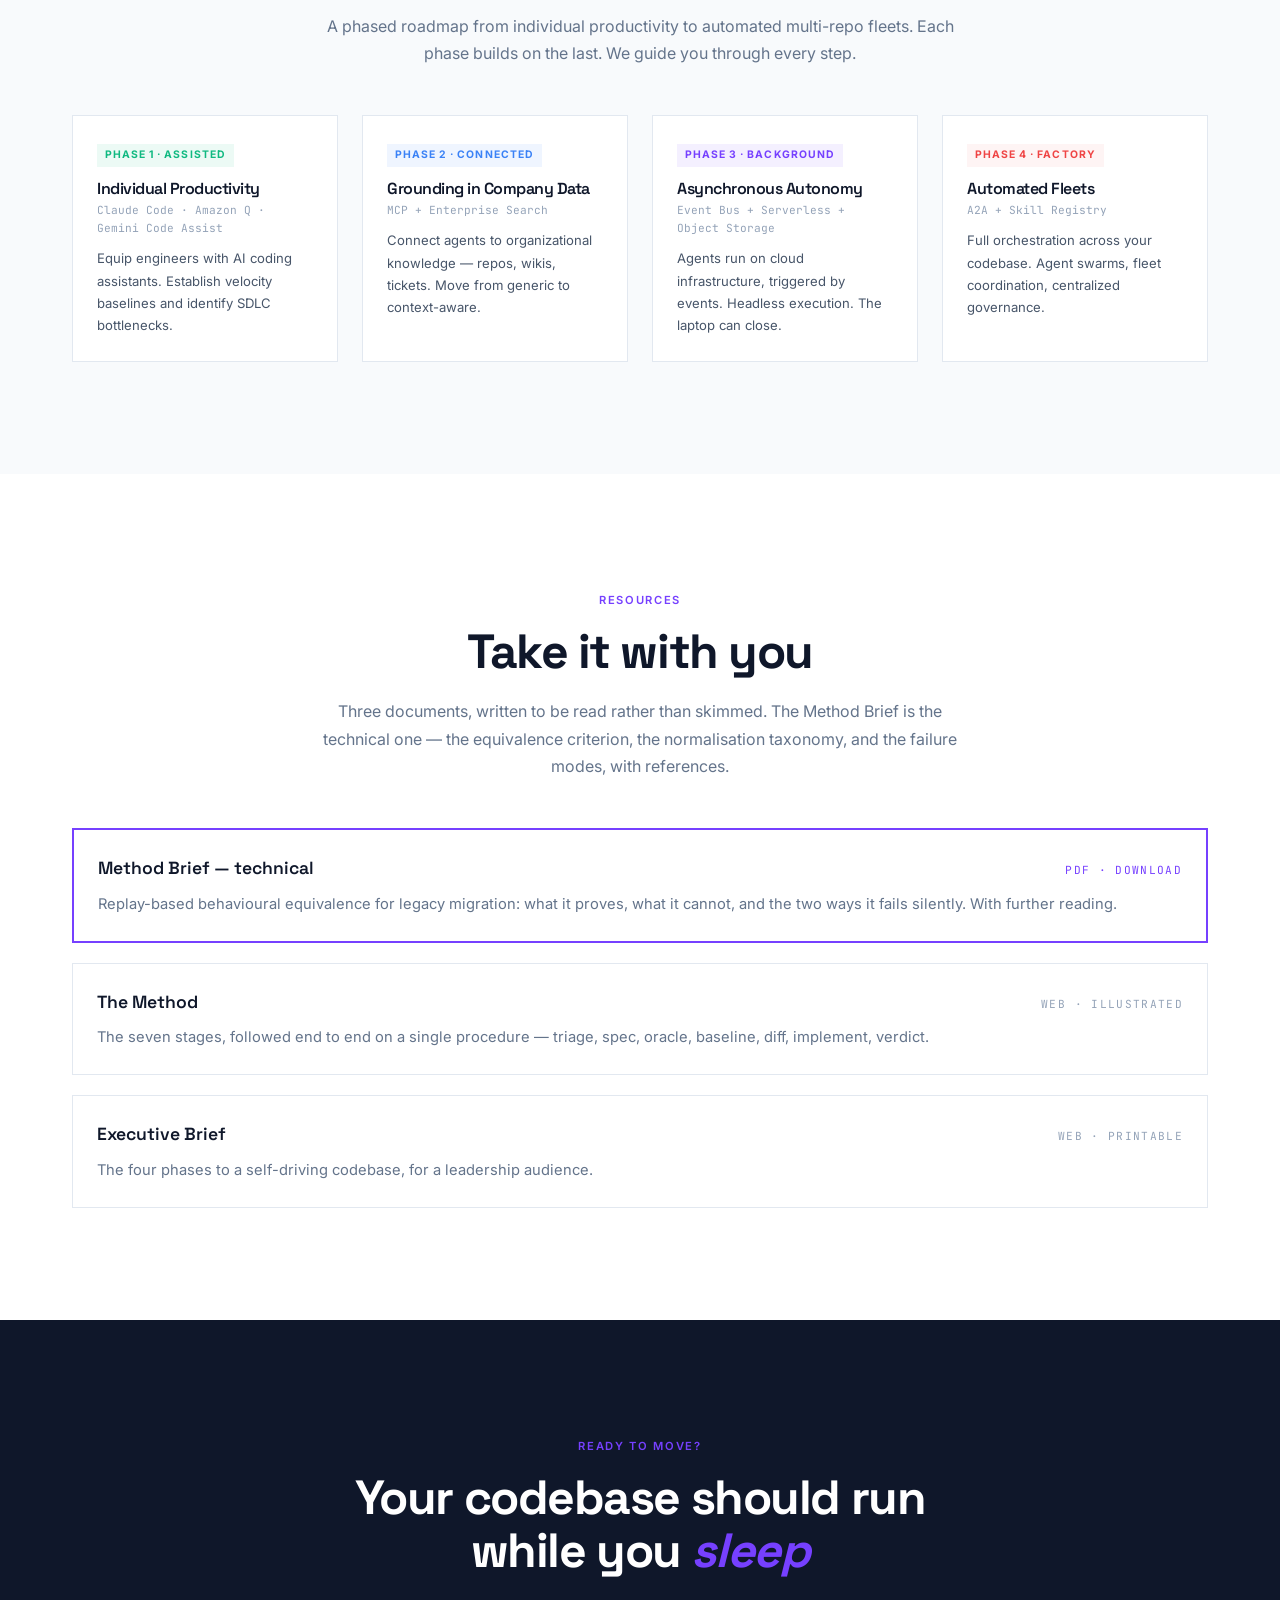
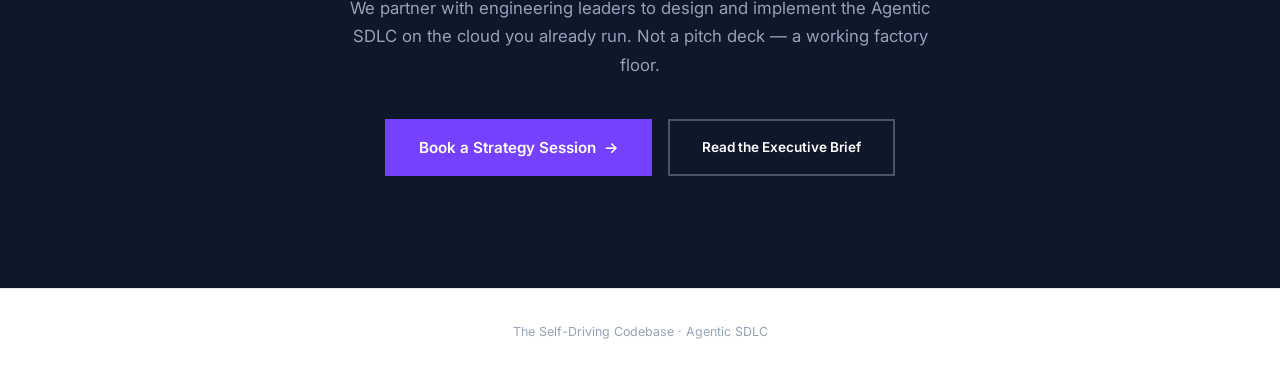
==== commit 2cbb3091: "Add favicon, full SEO metadata, and centralise the booking CTA Favicon is a terminal prompt >_ in wh" ====
--- a/index.html
+++ b/index.html
@@ -5,6 +5,29 @@
 <meta name="viewport" content="width=device-width, initial-scale=1.0">
 <title>The Self-Driving Codebase | Agentic SDLC</title>
 <meta name="description" content="Move from AI copilots to autonomous software factories on any cloud. Design and implement the Agentic SDLC.">
+<link rel="canonical" href="https://secho.github.io/AgenticSDLC/">
+<meta name="robots" content="index, follow, max-image-preview:large, max-snippet:-1, max-video-preview:-1">
+<meta name="keywords" content="agentic SDLC, AI software development lifecycle, autonomous coding agents, AI software factory, developer productivity, AI governance, LLM gateway, engineering leadership">
+<meta name="author" content="Revolgy">
+<meta name="theme-color" content="#7640FF">
+<link rel="icon" href="favicon.svg" type="image/svg+xml">
+<link rel="icon" href="favicon-32.png" sizes="32x32" type="image/png">
+<link rel="icon" href="favicon-96.png" sizes="96x96" type="image/png">
+<link rel="apple-touch-icon" href="apple-touch-icon.png">
+<meta property="og:type" content="website">
+<meta property="og:site_name" content="Agentic SDLC">
+<meta property="og:locale" content="en_GB">
+<meta property="og:url" content="https://secho.github.io/AgenticSDLC/">
+<meta property="og:title" content="The Self-Driving Codebase | Agentic SDLC">
+<meta property="og:description" content="Move from AI copilots to autonomous software factories on any cloud. Design and implement the Agentic SDLC.">
+<meta property="og:image" content="https://secho.github.io/AgenticSDLC/og-image.png">
+<meta property="og:image:width" content="1200">
+<meta property="og:image:height" content="630">
+<meta property="og:image:alt" content="Agentic SDLC — the self-driving codebase">
+<meta name="twitter:card" content="summary_large_image">
+<meta name="twitter:title" content="The Self-Driving Codebase | Agentic SDLC">
+<meta name="twitter:description" content="Move from AI copilots to autonomous software factories on any cloud. Design and implement the Agentic SDLC.">
+<meta name="twitter:image" content="https://secho.github.io/AgenticSDLC/og-image.png">
 <link rel="preconnect" href="https://fonts.googleapis.com">
 <link rel="preconnect" href="https://fonts.gstatic.com" crossorigin>
 <link href="https://fonts.googleapis.com/css2?family=Inter:wght@300;400;500;600;700&family=Space+Grotesk:wght@300;400;500;600;700&family=JetBrains+Mono:wght@400;500;600&display=swap" rel="stylesheet">
@@ -750,6 +773,34 @@
     .hero { padding: 3rem 0 4rem; }
   }
 </style>
+<script type="application/ld+json">{
+  "@context": "https://schema.org",
+  "@type": "WebSite",
+  "name": "The Self-Driving Codebase | Agentic SDLC",
+  "description": "Move from AI copilots to autonomous software factories on any cloud. Design and implement the Agentic SDLC.",
+  "url": "https://secho.github.io/AgenticSDLC/",
+  "inLanguage": "en-GB",
+  "image": "https://secho.github.io/AgenticSDLC/og-image.png",
+  "publisher": {
+    "@type": "Organization",
+    "name": "Revolgy",
+    "url": "https://www.revolgy.com/",
+    "logo": "https://secho.github.io/AgenticSDLC/icon-512.png"
+  }
+}</script>
+<script type="application/ld+json">{
+  "@context": "https://schema.org",
+  "@type": "Organization",
+  "name": "Revolgy",
+  "url": "https://www.revolgy.com/",
+  "logo": "https://secho.github.io/AgenticSDLC/icon-512.png",
+  "description": "Cloud and AI engineering partner. We design and implement the Agentic SDLC.",
+  "contactPoint": {
+    "@type": "ContactPoint",
+    "email": "jas@revolgy.com",
+    "contactType": "sales"
+  }
+}</script>
 </head>
 <body>
 
@@ -1316,7 +1367,7 @@
     <h2>Your codebase should run<br>while you <em>sleep</em></h2>
     <p>We partner with engineering leaders to design and implement the Agentic SDLC on the cloud you already run. Not a pitch deck &mdash; a working factory floor.</p>
     <div class="cta-actions">
-      <a href="#" class="btn btn--primary" style="padding:0.9rem 2rem;font-size:0.95rem;">Book a Strategy Session <span class="arrow">&rarr;</span></a>
+      <a href="index.html#cta" class="btn btn--primary" style="padding:0.9rem 2rem;font-size:0.95rem;">Book a Strategy Session <span class="arrow">&rarr;</span></a>
       <a href="one-pager.html" class="btn btn--outline" style="padding:0.9rem 2rem;">Read the Executive Brief</a>
     </div>
   </div>
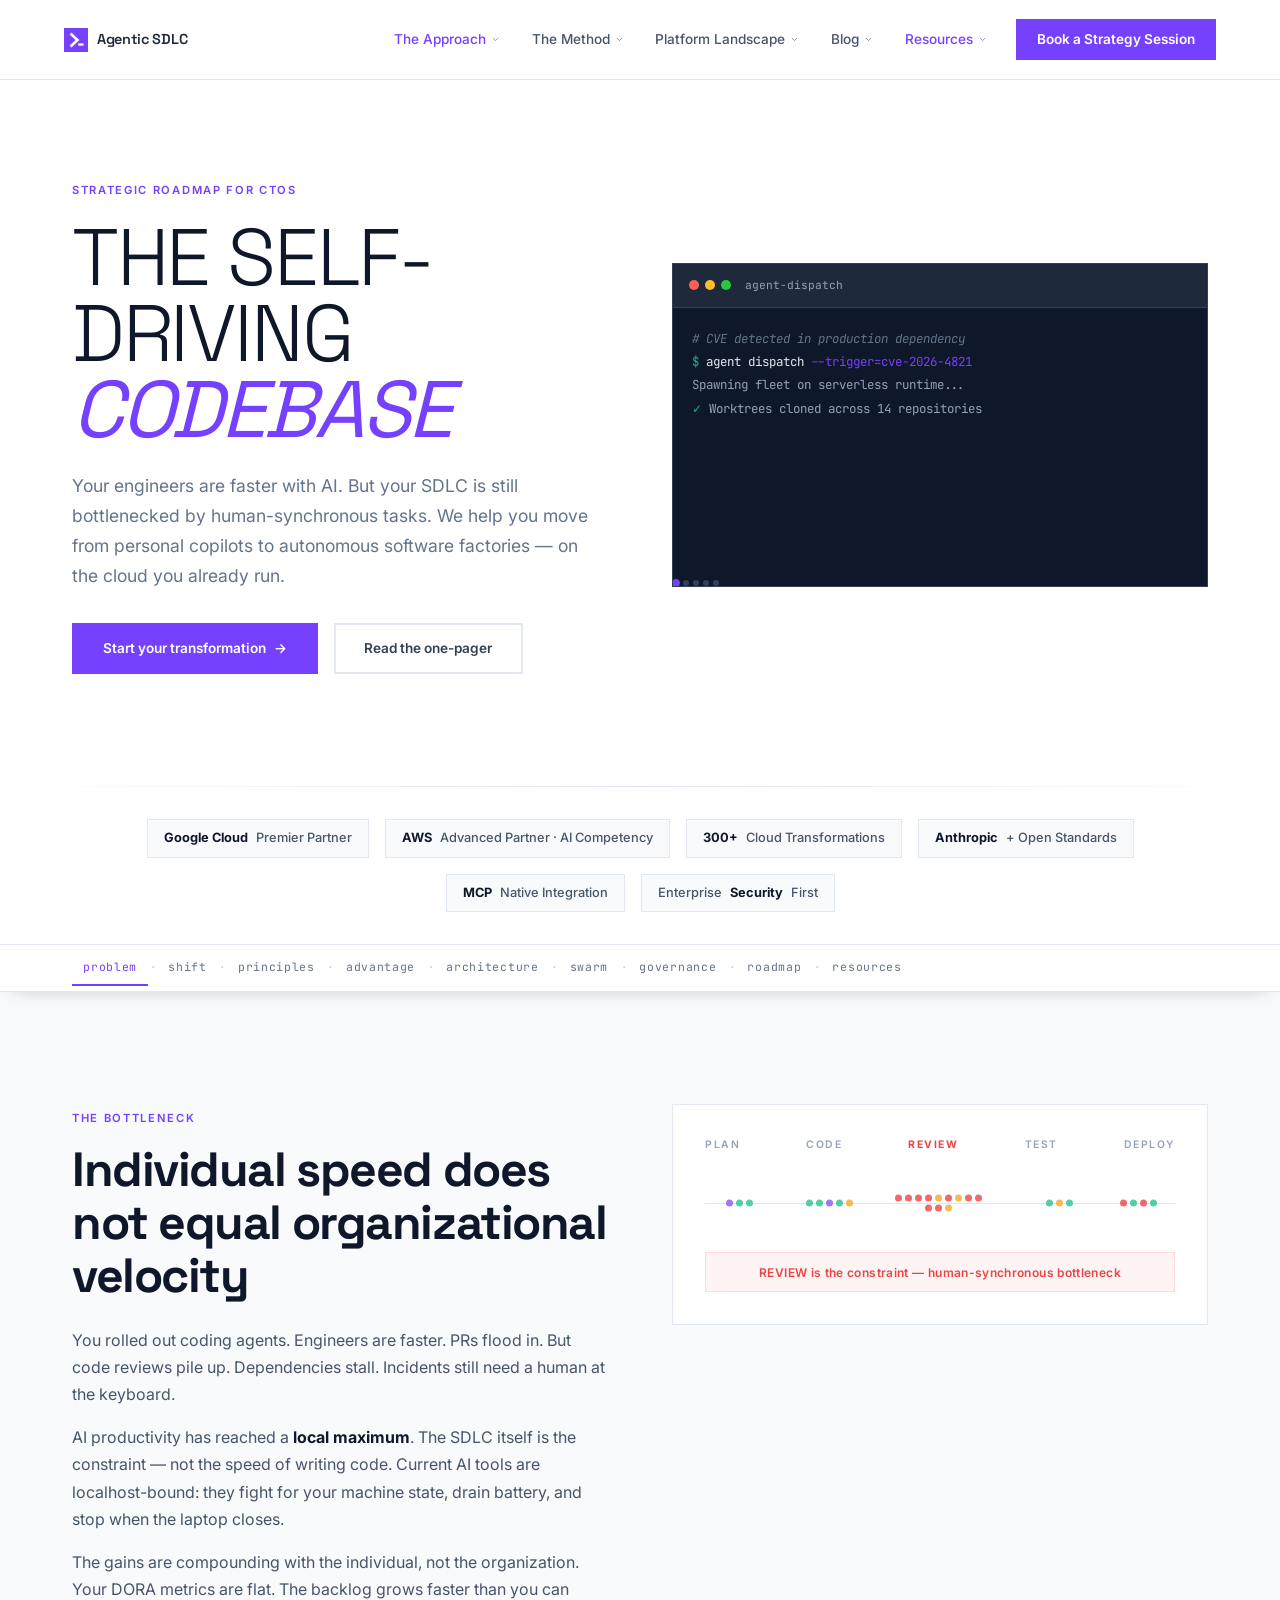
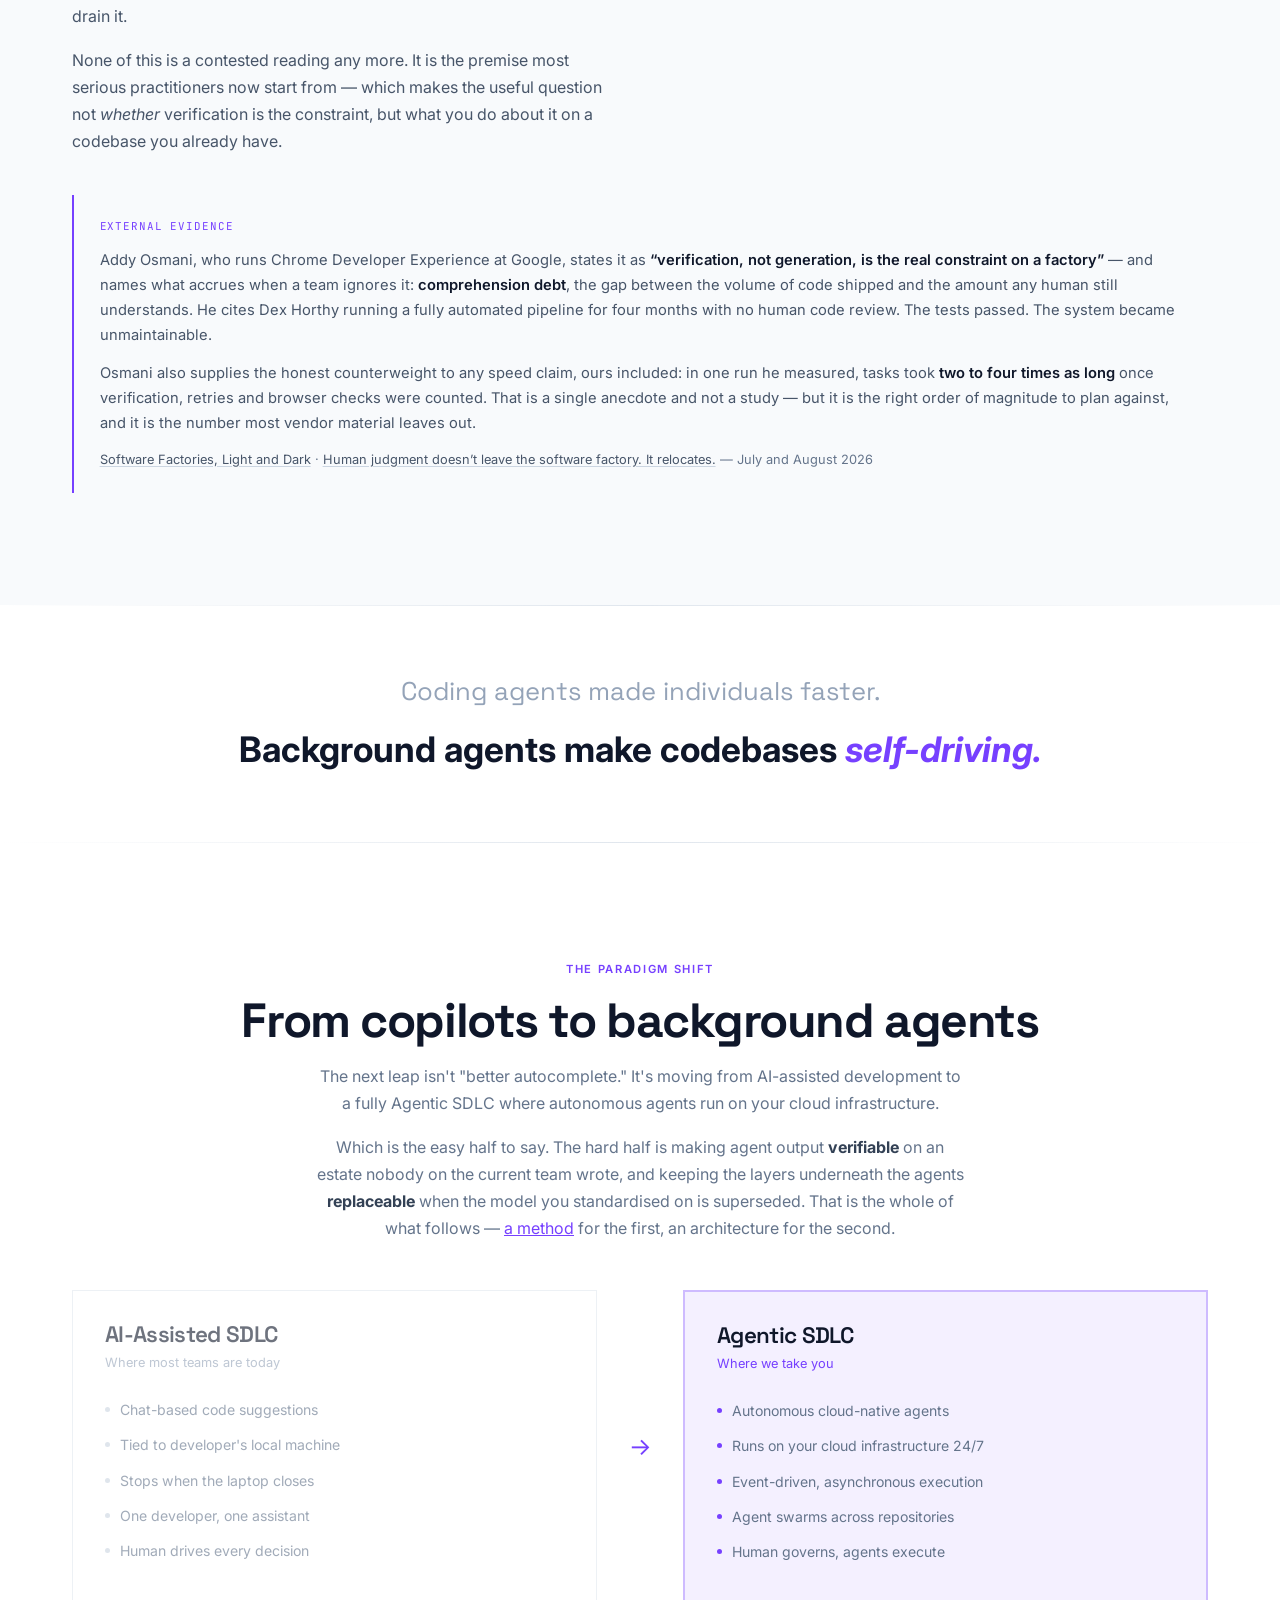
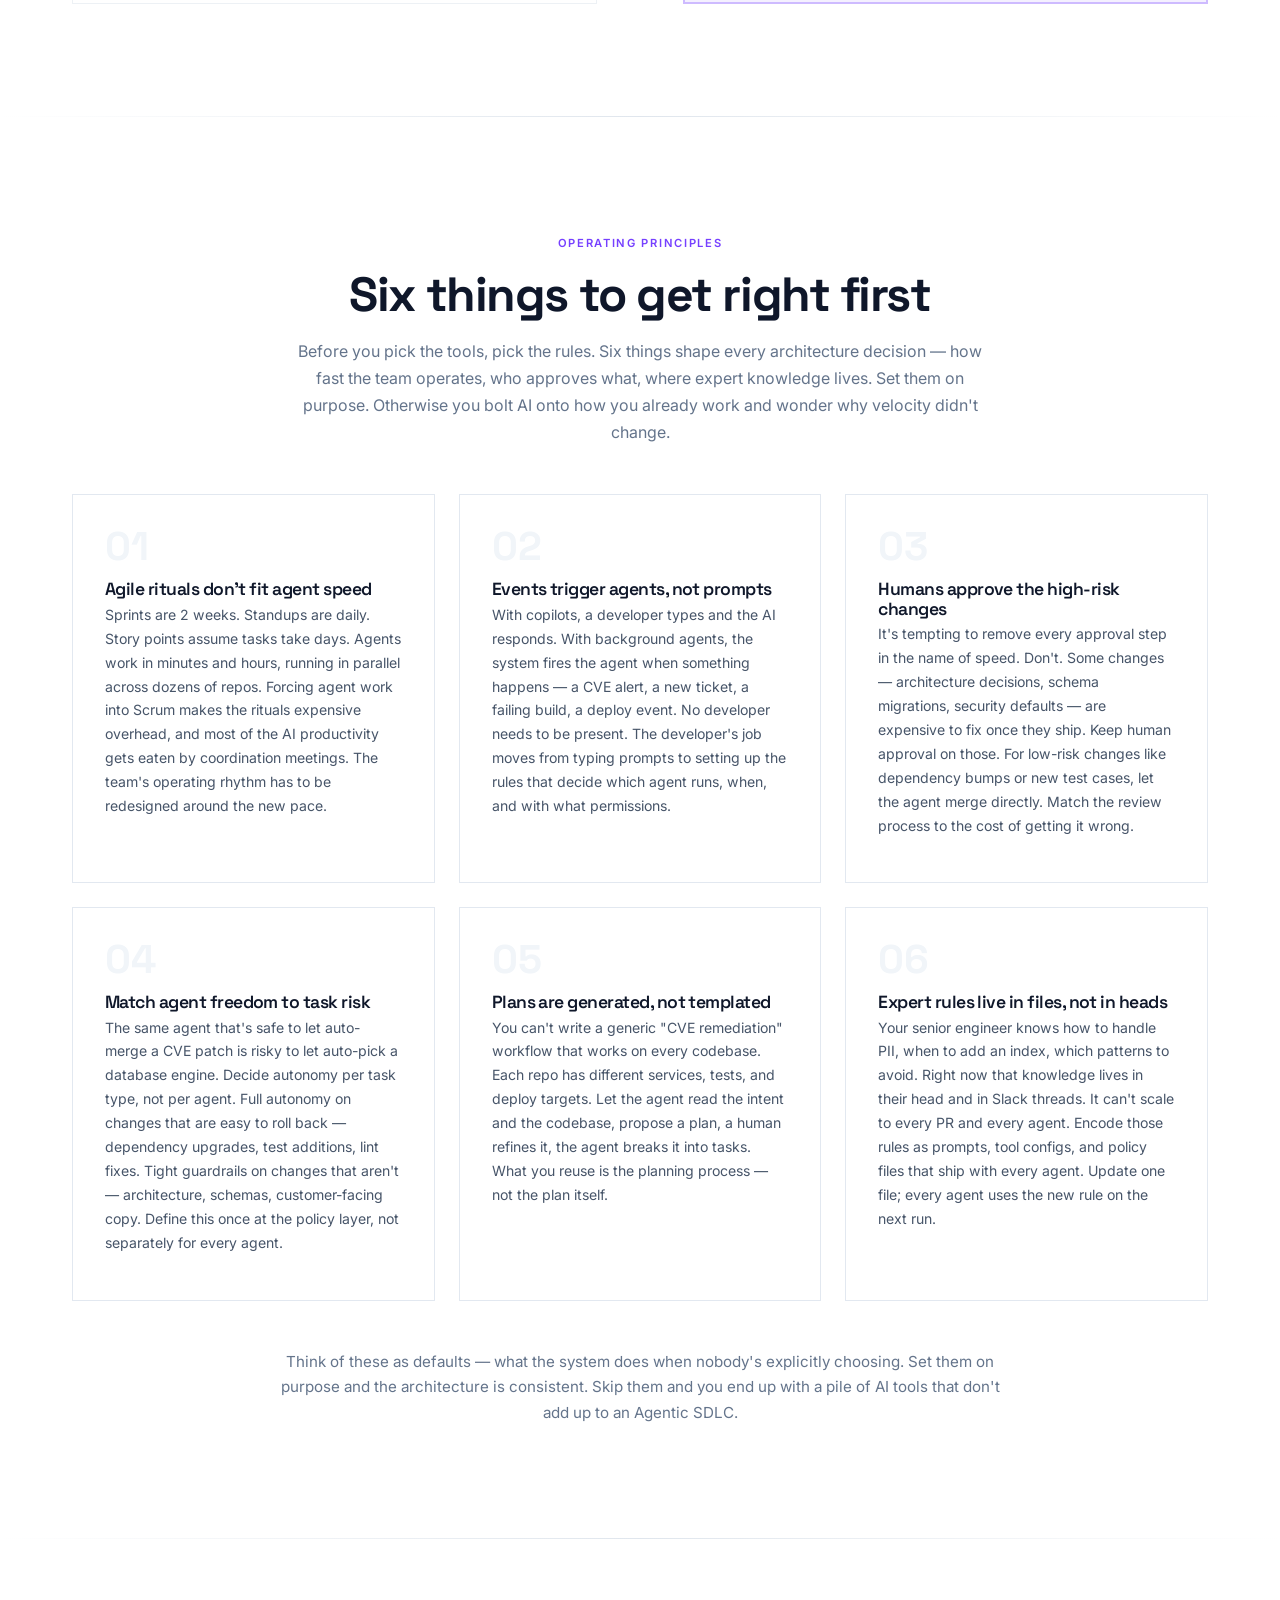
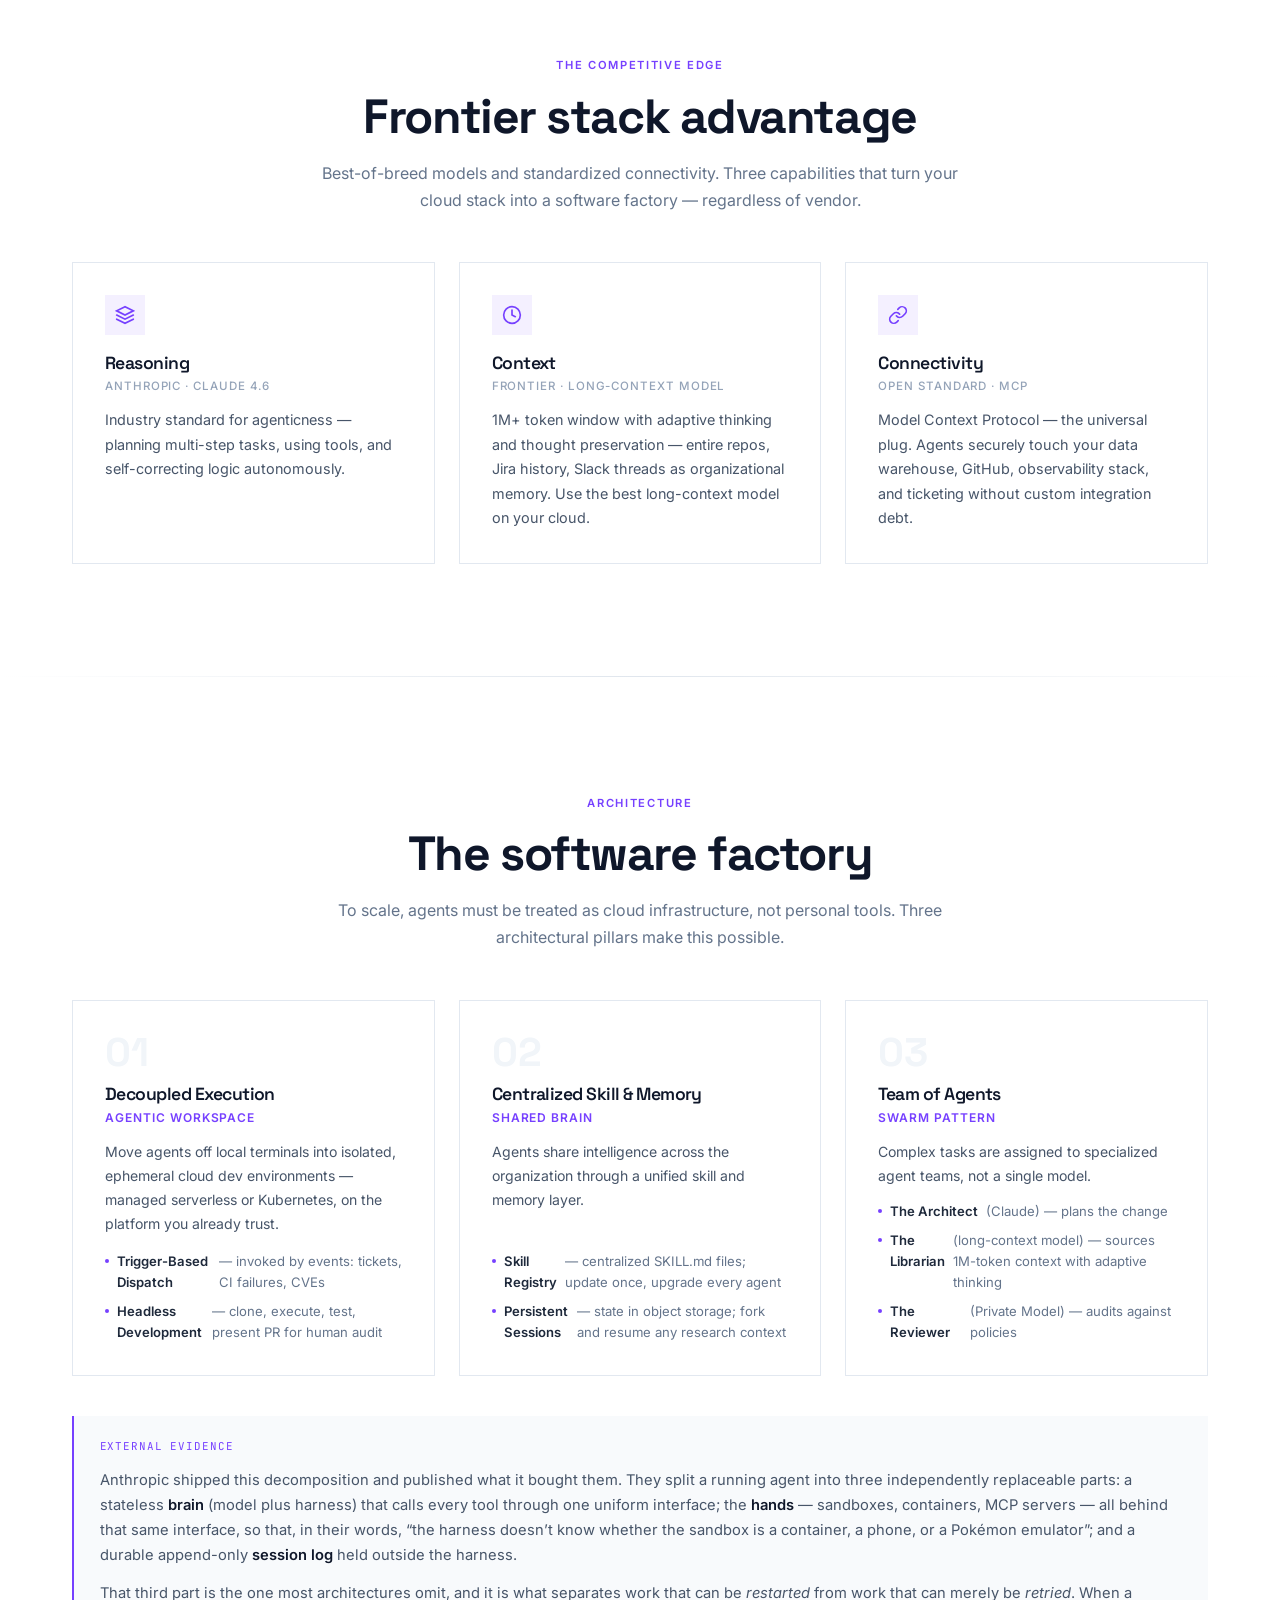
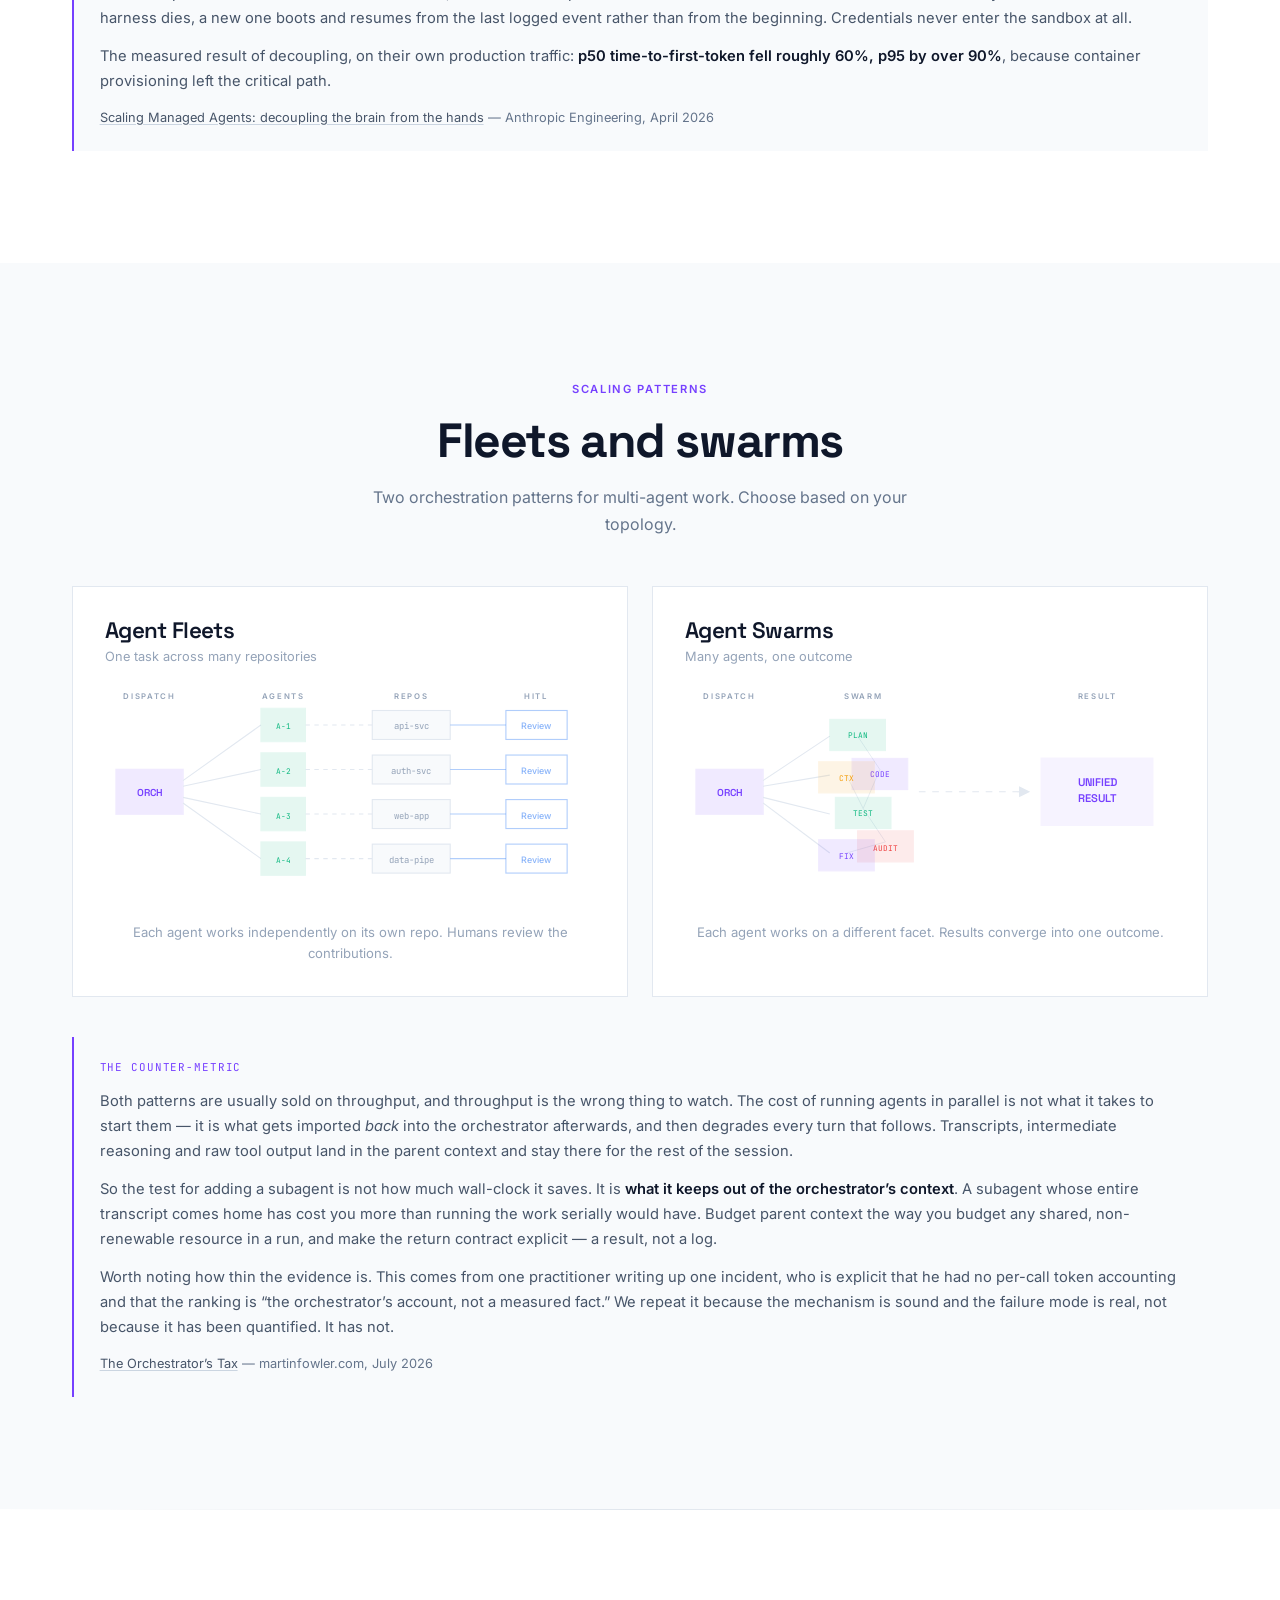
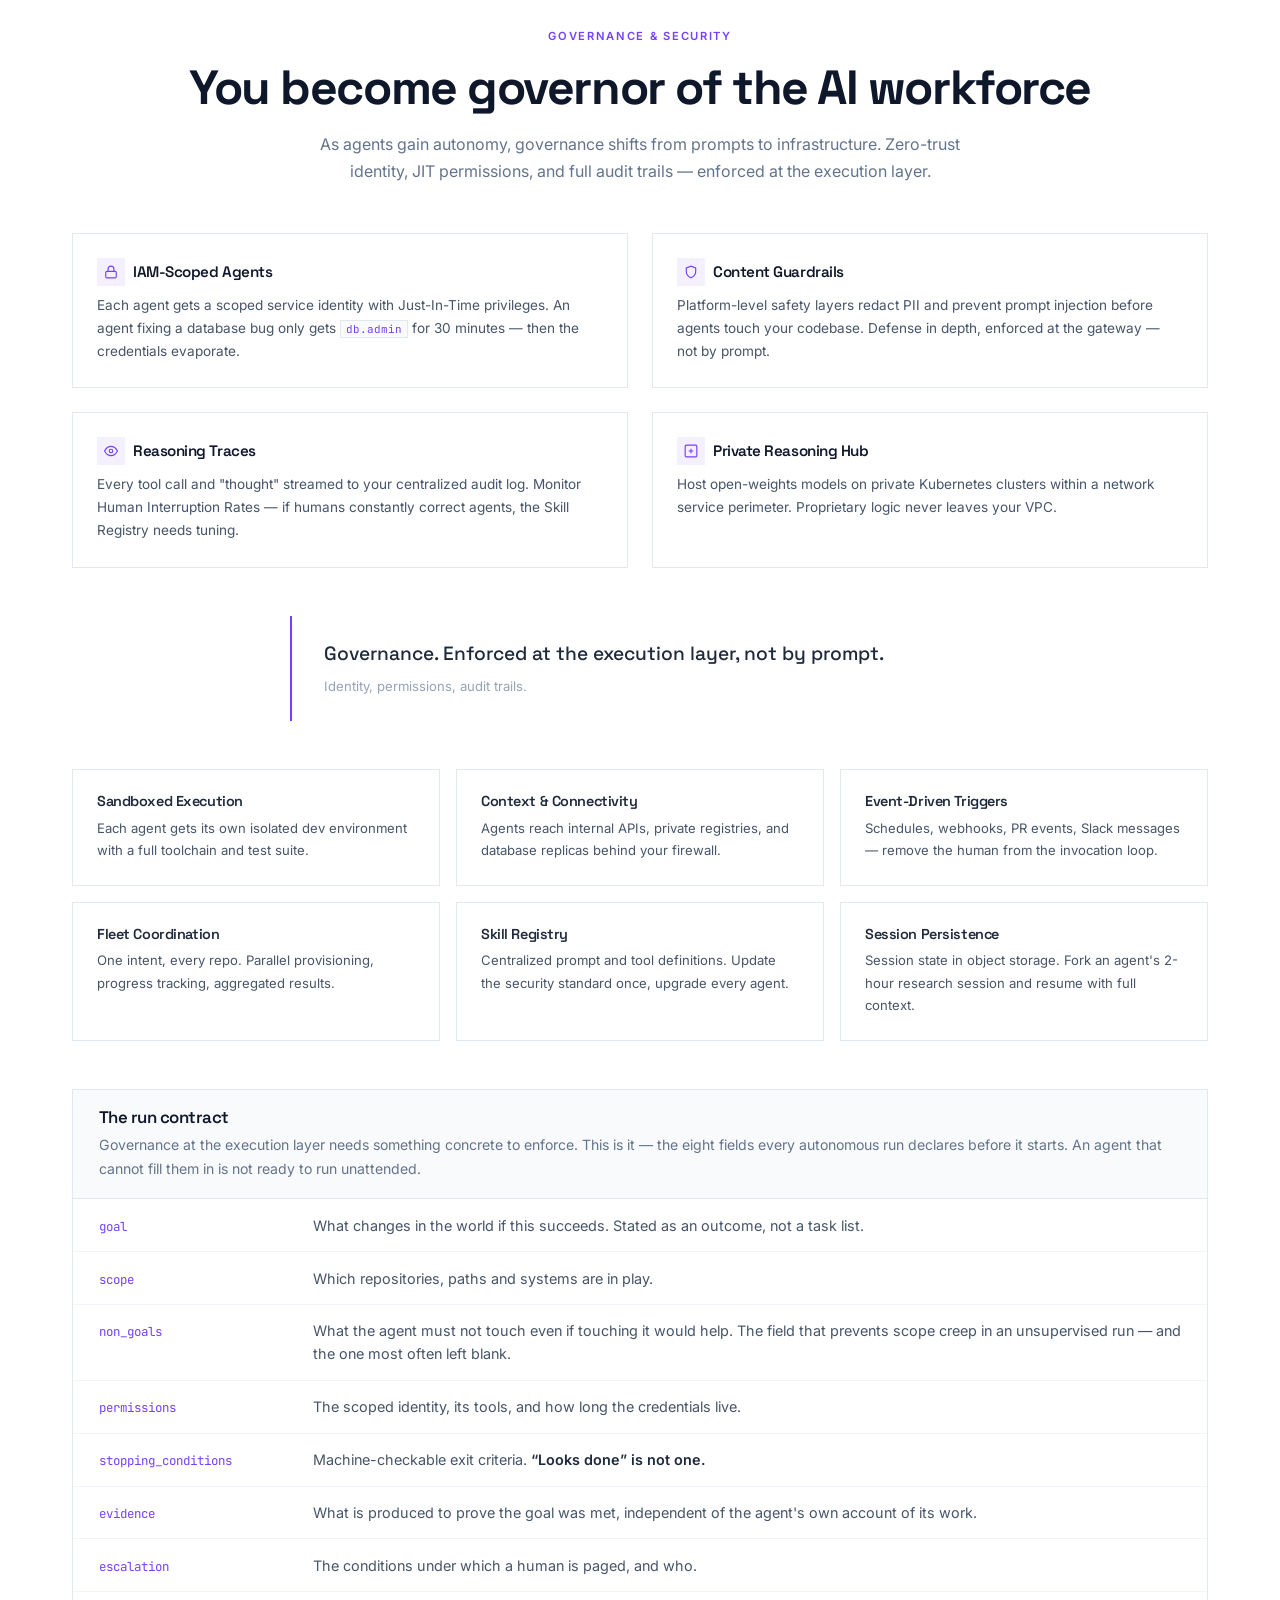
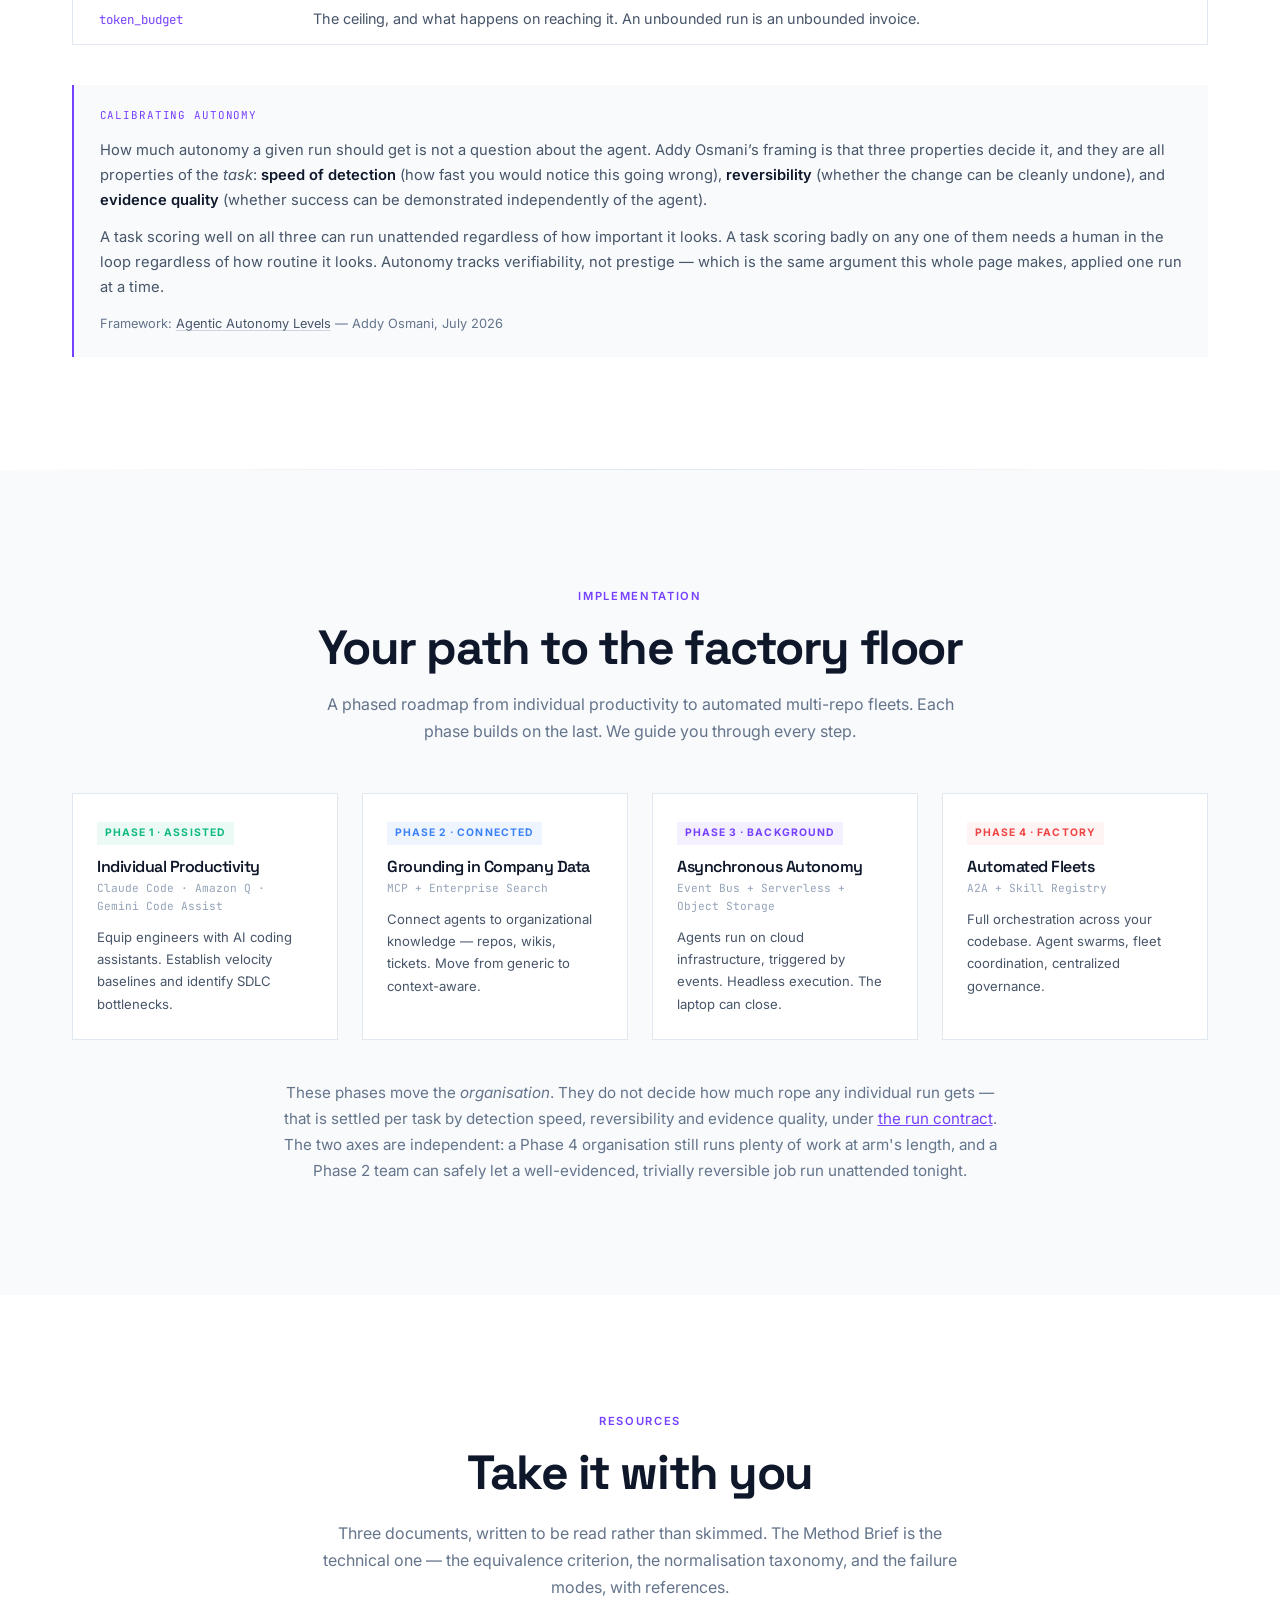
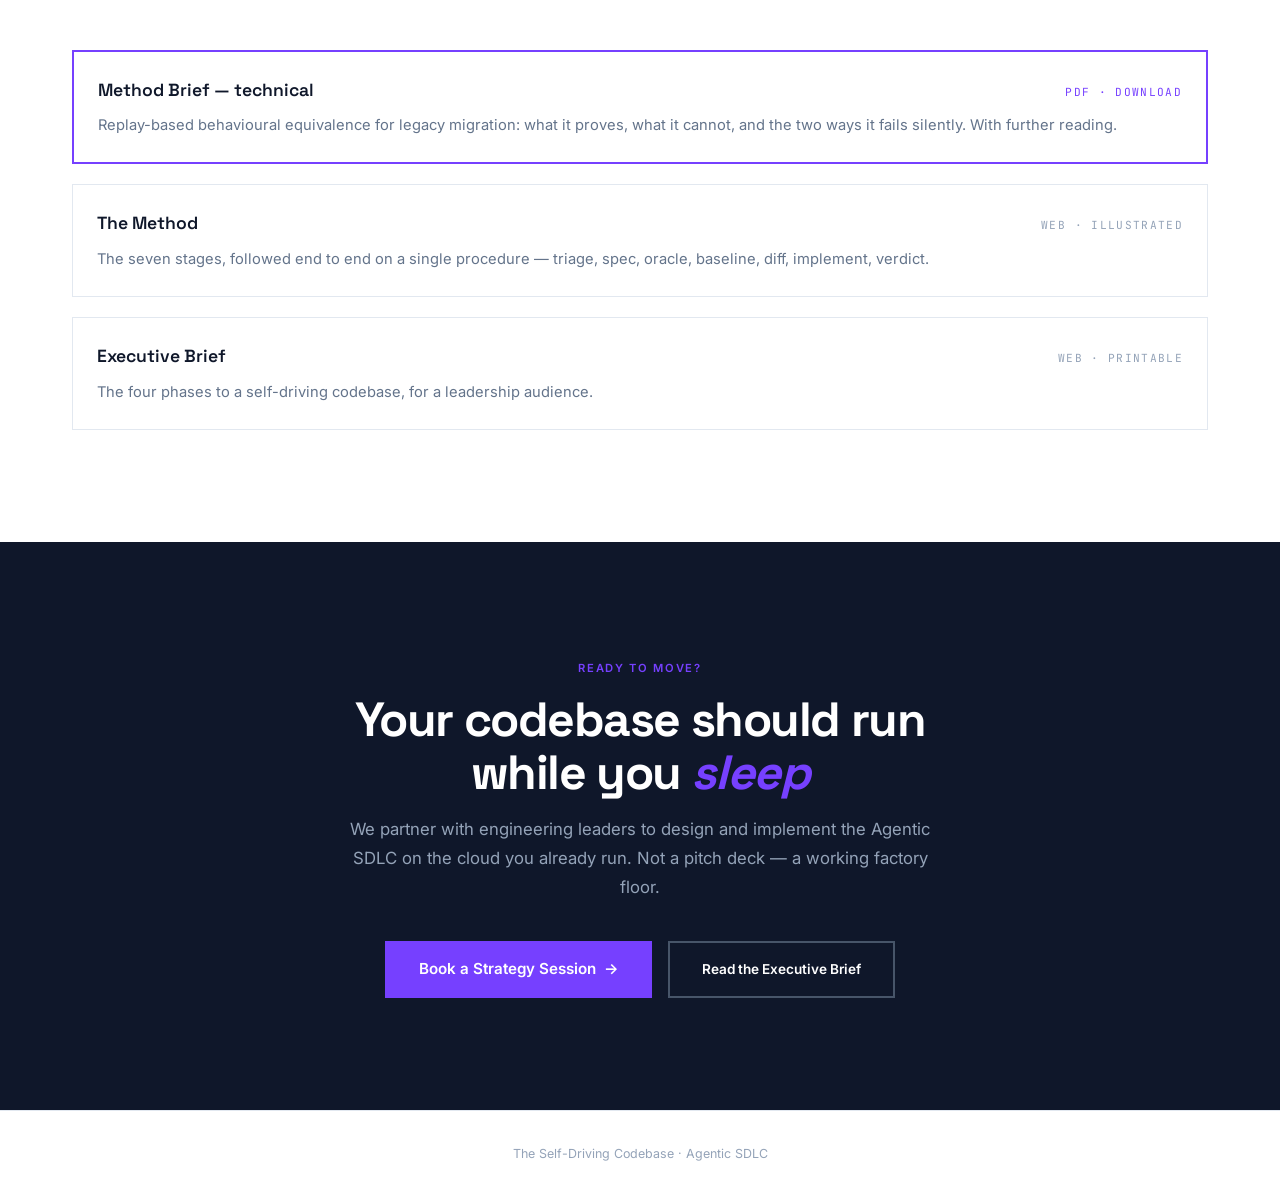
==== commit c1489e68: "Load nav.js at the top of index.html and add booking CTAs to both briefs The landing page was loadin" ====
--- a/index.html
+++ b/index.html
@@ -551,6 +551,63 @@
   }
   .pillar-feat strong { color: var(--slate-800); font-weight: 600; }
 
+  /* ══ EXTERNAL EVIDENCE ══ */
+  /* Used wherever the page leans on someone else's published work. Kept visually
+     distinct from our own assertions on purpose — a reader should be able to see
+     at a glance which claims we are sourcing rather than making. */
+  .cite {
+    border-left: 2px solid var(--primary);
+    background: var(--slate-50);
+    padding: 1.4rem 1.6rem;
+    margin-top: 2.5rem;
+  }
+  .cite-label {
+    display: block;
+    font-family: var(--font-mono);
+    font-size: 0.68rem;
+    letter-spacing: 0.08em;
+    text-transform: uppercase;
+    color: var(--primary);
+    margin-bottom: 0.8rem;
+  }
+  .cite p { font-size: 0.92rem; color: var(--slate-600); margin-bottom: 0.8rem; }
+  .cite p:last-child { margin-bottom: 0; }
+  .cite strong { color: var(--slate-900); font-weight: 600; }
+  .cite-src { font-size: 0.8rem !important; color: var(--slate-500) !important; }
+  .cite-src a { color: var(--slate-600); text-decoration: underline; text-decoration-color: var(--slate-300); text-underline-offset: 2px; }
+  .cite-src a:hover { color: var(--primary); text-decoration-color: var(--primary); }
+  @media (max-width: 640px) { .cite { padding: 1.1rem 1.2rem; } }
+
+  /* ══ RUN CONTRACT ══ */
+  .contract {
+    border: 1px solid var(--slate-200);
+    background: #fff;
+    margin-top: 3rem;
+  }
+  .contract-head {
+    padding: 1.1rem 1.6rem;
+    border-bottom: 1px solid var(--slate-200);
+    background: var(--slate-50);
+  }
+  .contract-head h3 { margin: 0; font-size: 1.05rem; }
+  .contract-head p { margin: 0.4rem 0 0; font-size: 0.88rem; color: var(--slate-500); }
+  .contract-row {
+    display: grid;
+    gap: 0.3rem 1.5rem;
+    padding: 0.9rem 1.6rem;
+    border-bottom: 1px solid var(--slate-100);
+  }
+  .contract-row:last-child { border-bottom: 0; }
+  @media (min-width: 720px) { .contract-row { grid-template-columns: 190px 1fr; align-items: baseline; } }
+  .contract-key {
+    font-family: var(--font-mono);
+    font-size: 0.78rem;
+    color: var(--primary);
+  }
+  .contract-val { font-size: 0.9rem; color: var(--slate-600); }
+  .contract-val strong { color: var(--slate-800); font-weight: 600; }
+  @media (max-width: 640px) { .contract-head, .contract-row { padding-left: 1.2rem; padding-right: 1.2rem; } }
+
   /* ══ SWARM SECTION ══ */
   .swarm-section { background: var(--slate-50); }
   .swarm-grid {
@@ -803,6 +860,7 @@
 }</script>
 </head>
 <body>
+<script src="nav.js" defer></script>
 
 <!-- ═══ HERO ═══ -->
 <section class="hero">
@@ -863,6 +921,7 @@
       <li data-target="principles"><a href="#principles">principles</a></li>
       <li data-target="advantage"><a href="#advantage">advantage</a></li>
       <li data-target="architecture"><a href="#architecture">architecture</a></li>
+      <li data-target="swarm"><a href="#swarm">swarm</a></li>
       <li data-target="governance"><a href="#governance">governance</a></li>
       <li data-target="roadmap"><a href="#roadmap">roadmap</a></li>
       <li data-target="resources"><a href="#resources">resources</a></li>
@@ -880,6 +939,7 @@
         <p>You rolled out coding agents. Engineers are faster. PRs flood in. But code reviews pile up. Dependencies stall. Incidents still need a human at the keyboard.</p>
         <p>AI productivity has reached a <strong style="color:var(--slate-900)">local maximum</strong>. The SDLC itself is the constraint &mdash; not the speed of writing code. Current AI tools are localhost-bound: they fight for your machine state, drain battery, and stop when the laptop closes.</p>
         <p>The gains are compounding with the individual, not the organization. Your DORA metrics are flat. The backlog grows faster than you can drain it.</p>
+        <p>None of this is a contested reading any more. It is the premise most serious practitioners now start from &mdash; which makes the useful question not <em>whether</em> verification is the constraint, but what you do about it on a codebase you already have.</p>
       </div>
 
       <div class="reveal" style="animation-delay:0.15s">
@@ -909,6 +969,13 @@
         </div>
       </div>
     </div>
+
+    <div class="cite reveal">
+      <span class="cite-label">External evidence</span>
+      <p>Addy Osmani, who runs Chrome Developer Experience at Google, states it as <strong>&ldquo;verification, not generation, is the real constraint on a factory&rdquo;</strong> &mdash; and names what accrues when a team ignores it: <strong>comprehension debt</strong>, the gap between the volume of code shipped and the amount any human still understands. He cites Dex Horthy running a fully automated pipeline for four months with no human code review. The tests passed. The system became unmaintainable.</p>
+      <p>Osmani also supplies the honest counterweight to any speed claim, ours included: in one run he measured, tasks took <strong>two to four times as long</strong> once verification, retries and browser checks were counted. That is a single anecdote and not a study &mdash; but it is the right order of magnitude to plan against, and it is the number most vendor material leaves out.</p>
+      <p class="cite-src"><a href="https://addyosmani.com/blog/software-factories/" target="_blank" rel="noopener">Software Factories, Light and Dark</a> &middot; <a href="https://addyosmani.com/blog/human-judgment-doesnt-leave-the-software/" target="_blank" rel="noopener">Human judgment doesn&rsquo;t leave the software factory. It relocates.</a> &mdash; July and August 2026</p>
+    </div>
   </div>
 </section>
 
@@ -927,6 +994,7 @@
       <span class="label label--primary">The Paradigm Shift</span>
       <h2>From copilots to background agents</h2>
       <p style="max-width:650px;margin:1rem auto 0;font-size:1rem;color:var(--slate-500);">The next leap isn't "better autocomplete." It's moving from AI-assisted development to a fully Agentic SDLC where autonomous agents run on your cloud infrastructure.</p>
+      <p style="max-width:650px;margin:1rem auto 0;font-size:1rem;color:var(--slate-500);">Which is the easy half to say. The hard half is making agent output <strong style="color:var(--slate-700)">verifiable</strong> on an estate nobody on the current team wrote, and keeping the layers underneath the agents <strong style="color:var(--slate-700)">replaceable</strong> when the model you standardised on is superseded. That is the whole of what follows &mdash; <a href="method.html" style="color:var(--primary);">a method</a> for the first, an architecture for the second.</p>
     </div>
 
     <div class="shift-grid reveal">
@@ -1091,11 +1159,19 @@
         </div>
       </div>
     </div>
+
+    <div class="cite reveal">
+      <span class="cite-label">External evidence</span>
+      <p>Anthropic shipped this decomposition and published what it bought them. They split a running agent into three independently replaceable parts: a stateless <strong>brain</strong> (model plus harness) that calls every tool through one uniform interface; the <strong>hands</strong> &mdash; sandboxes, containers, MCP servers &mdash; all behind that same interface, so that, in their words, &ldquo;the harness doesn&rsquo;t know whether the sandbox is a container, a phone, or a Pok&eacute;mon emulator&rdquo;; and a durable append-only <strong>session log</strong> held outside the harness.</p>
+      <p>That third part is the one most architectures omit, and it is what separates work that can be <em>restarted</em> from work that can merely be <em>retried</em>. When a harness dies, a new one boots and resumes from the last logged event rather than from the beginning. Credentials never enter the sandbox at all.</p>
+      <p>The measured result of decoupling, on their own production traffic: <strong>p50 time-to-first-token fell roughly 60%, p95 by over 90%</strong>, because container provisioning left the critical path.</p>
+      <p class="cite-src"><a href="https://www.anthropic.com/engineering/managed-agents" target="_blank" rel="noopener">Scaling Managed Agents: decoupling the brain from the hands</a> &mdash; Anthropic Engineering, April 2026</p>
+    </div>
   </div>
 </section>
 
 <!-- ═══ SWARM PATTERNS ═══ -->
-<section class="swarm-section">
+<section class="swarm-section" id="swarm">
   <div class="container">
     <div class="reveal" style="text-align:center;">
       <span class="label label--primary">Scaling Patterns</span>
@@ -1207,6 +1283,13 @@
         <div class="caption">Each agent works on a different facet. Results converge into one outcome.</div>
       </div>
     </div>
+    <div class="cite reveal">
+      <span class="cite-label">The counter-metric</span>
+      <p>Both patterns are usually sold on throughput, and throughput is the wrong thing to watch. The cost of running agents in parallel is not what it takes to start them &mdash; it is what gets imported <em>back</em> into the orchestrator afterwards, and then degrades every turn that follows. Transcripts, intermediate reasoning and raw tool output land in the parent context and stay there for the rest of the session.</p>
+      <p>So the test for adding a subagent is not how much wall-clock it saves. It is <strong>what it keeps out of the orchestrator&rsquo;s context</strong>. A subagent whose entire transcript comes home has cost you more than running the work serially would have. Budget parent context the way you budget any shared, non-renewable resource in a run, and make the return contract explicit &mdash; a result, not a log.</p>
+      <p>Worth noting how thin the evidence is. This comes from one practitioner writing up one incident, who is explicit that he had no per-call token accounting and that the ranking is &ldquo;the orchestrator&rsquo;s account, not a measured fact.&rdquo; We repeat it because the mechanism is sound and the failure mode is real, not because it has been quantified. It has not.</p>
+      <p class="cite-src"><a href="https://martinfowler.com/articles/orchestrator-tax.html" target="_blank" rel="noopener">The Orchestrator&rsquo;s Tax</a> &mdash; martinfowler.com, July 2026</p>
+    </div>
   </div>
 </section>
 
@@ -1283,6 +1366,28 @@
         <p>Session state in object storage. Fork an agent's 2-hour research session and resume with full context.</p>
       </div>
     </div>
+
+    <div class="contract reveal">
+      <div class="contract-head">
+        <h3>The run contract</h3>
+        <p>Governance at the execution layer needs something concrete to enforce. This is it &mdash; the eight fields every autonomous run declares before it starts. An agent that cannot fill them in is not ready to run unattended.</p>
+      </div>
+      <div class="contract-row"><div class="contract-key">goal</div><div class="contract-val">What changes in the world if this succeeds. Stated as an outcome, not a task list.</div></div>
+      <div class="contract-row"><div class="contract-key">scope</div><div class="contract-val">Which repositories, paths and systems are in play.</div></div>
+      <div class="contract-row"><div class="contract-key">non_goals</div><div class="contract-val">What the agent must not touch even if touching it would help. The field that prevents scope creep in an unsupervised run &mdash; and the one most often left blank.</div></div>
+      <div class="contract-row"><div class="contract-key">permissions</div><div class="contract-val">The scoped identity, its tools, and how long the credentials live.</div></div>
+      <div class="contract-row"><div class="contract-key">stopping_conditions</div><div class="contract-val">Machine-checkable exit criteria. <strong>&ldquo;Looks done&rdquo; is not one.</strong></div></div>
+      <div class="contract-row"><div class="contract-key">evidence</div><div class="contract-val">What is produced to prove the goal was met, independent of the agent's own account of its work.</div></div>
+      <div class="contract-row"><div class="contract-key">escalation</div><div class="contract-val">The conditions under which a human is paged, and who.</div></div>
+      <div class="contract-row"><div class="contract-key">token_budget</div><div class="contract-val">The ceiling, and what happens on reaching it. An unbounded run is an unbounded invoice.</div></div>
+    </div>
+
+    <div class="cite reveal">
+      <span class="cite-label">Calibrating autonomy</span>
+      <p>How much autonomy a given run should get is not a question about the agent. Addy Osmani&rsquo;s framing is that three properties decide it, and they are all properties of the <em>task</em>: <strong>speed of detection</strong> (how fast you would notice this going wrong), <strong>reversibility</strong> (whether the change can be cleanly undone), and <strong>evidence quality</strong> (whether success can be demonstrated independently of the agent).</p>
+      <p>A task scoring well on all three can run unattended regardless of how important it looks. A task scoring badly on any one of them needs a human in the loop regardless of how routine it looks. Autonomy tracks verifiability, not prestige &mdash; which is the same argument this whole page makes, applied one run at a time.</p>
+      <p class="cite-src">Framework: <a href="https://addyosmani.com/blog/agentic-autonomy-levels/" target="_blank" rel="noopener">Agentic Autonomy Levels</a> &mdash; Addy Osmani, July 2026</p>
+    </div>
   </div>
 </section>
 
@@ -1323,6 +1428,8 @@
         <p>Full orchestration across your codebase. Agent swarms, fleet coordination, centralized governance.</p>
       </div>
     </div>
+
+    <p class="reveal" style="max-width:720px;margin:2.5rem auto 0;font-size:0.95rem;color:var(--slate-500);text-align:center;">These phases move the <em>organisation</em>. They do not decide how much rope any individual run gets &mdash; that is settled per task by detection speed, reversibility and evidence quality, under <a href="#governance" style="color:var(--primary);">the run contract</a>. The two axes are independent: a Phase 4 organisation still runs plenty of work at arm's length, and a Phase 2 team can safely let a well-evidenced, trivially reversible job run unattended tonight.</p>
   </div>
 </section>
 
@@ -1379,7 +1486,6 @@
 </footer>
 
 <!-- ═══ SCRIPTS ═══ -->
-<script src="nav.js" defer></script>
 <script>
   // Scroll reveal
   const reveals = document.querySelectorAll('.reveal');
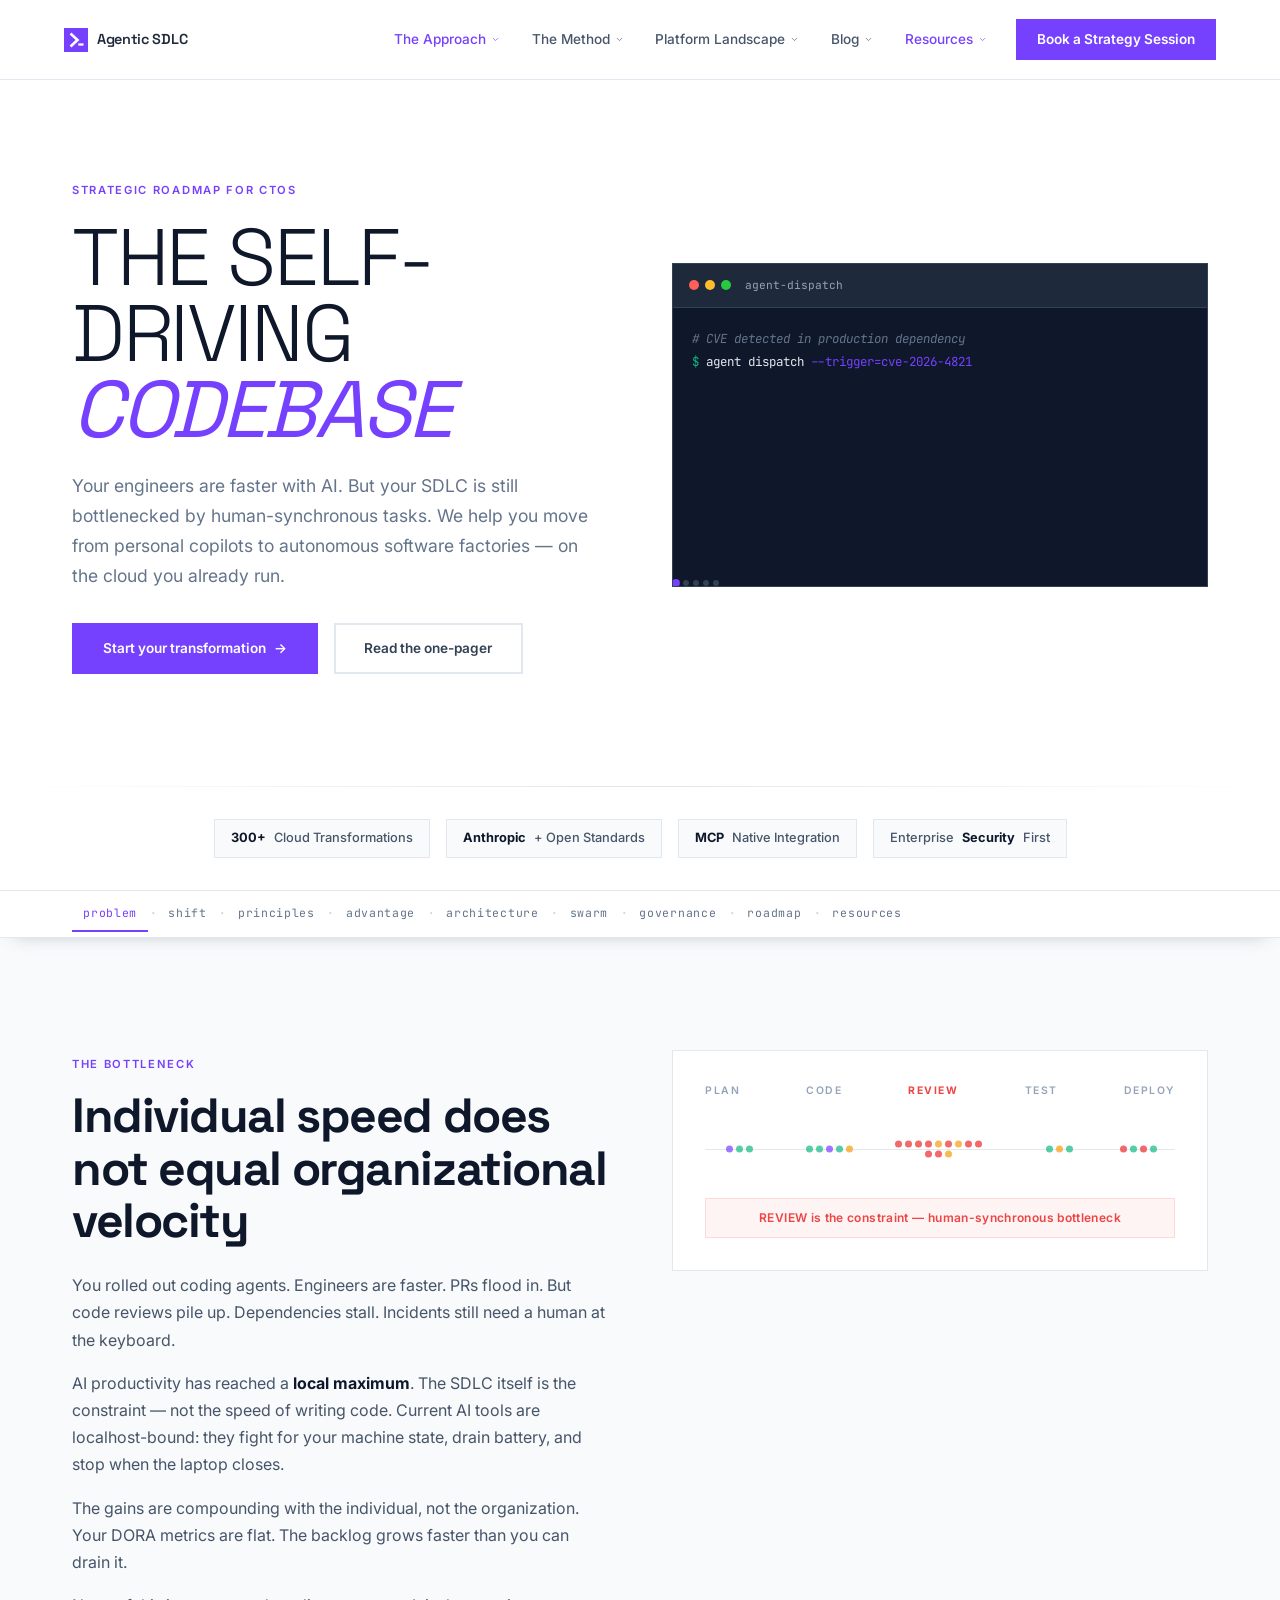
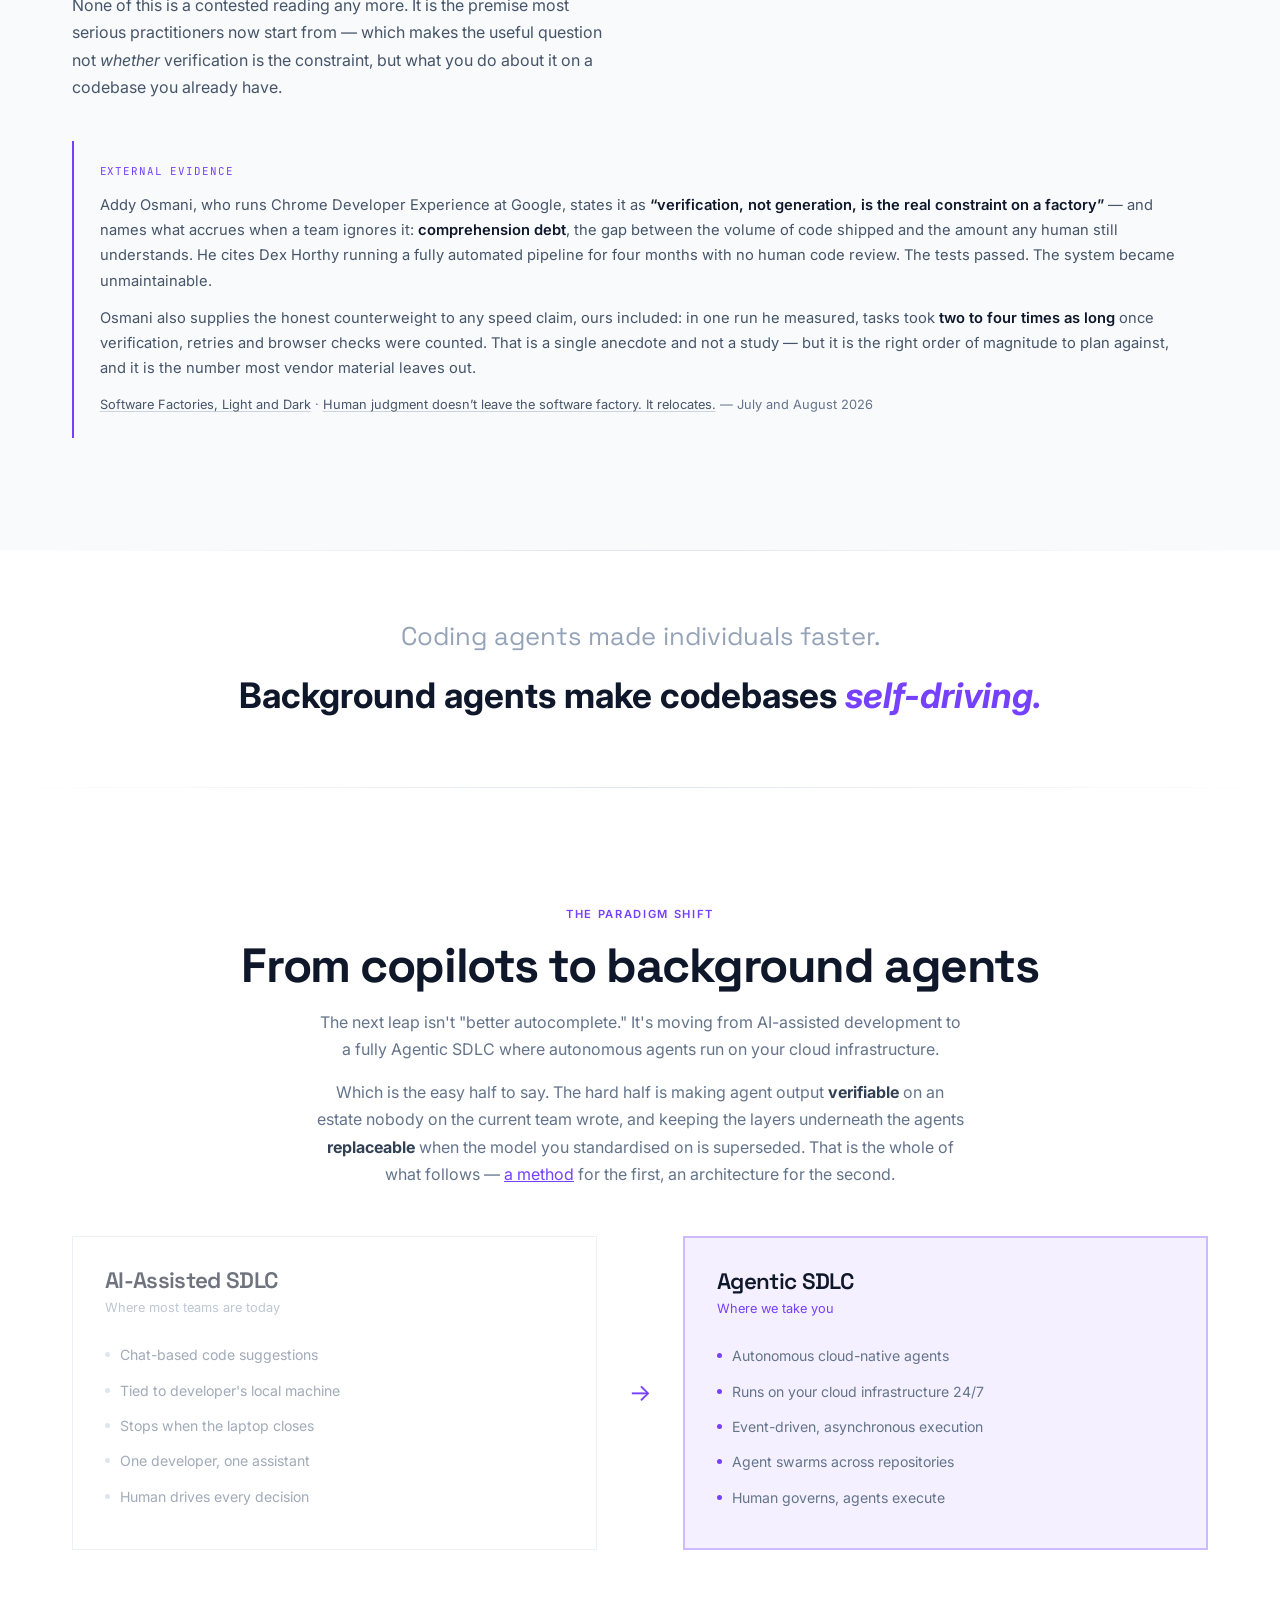
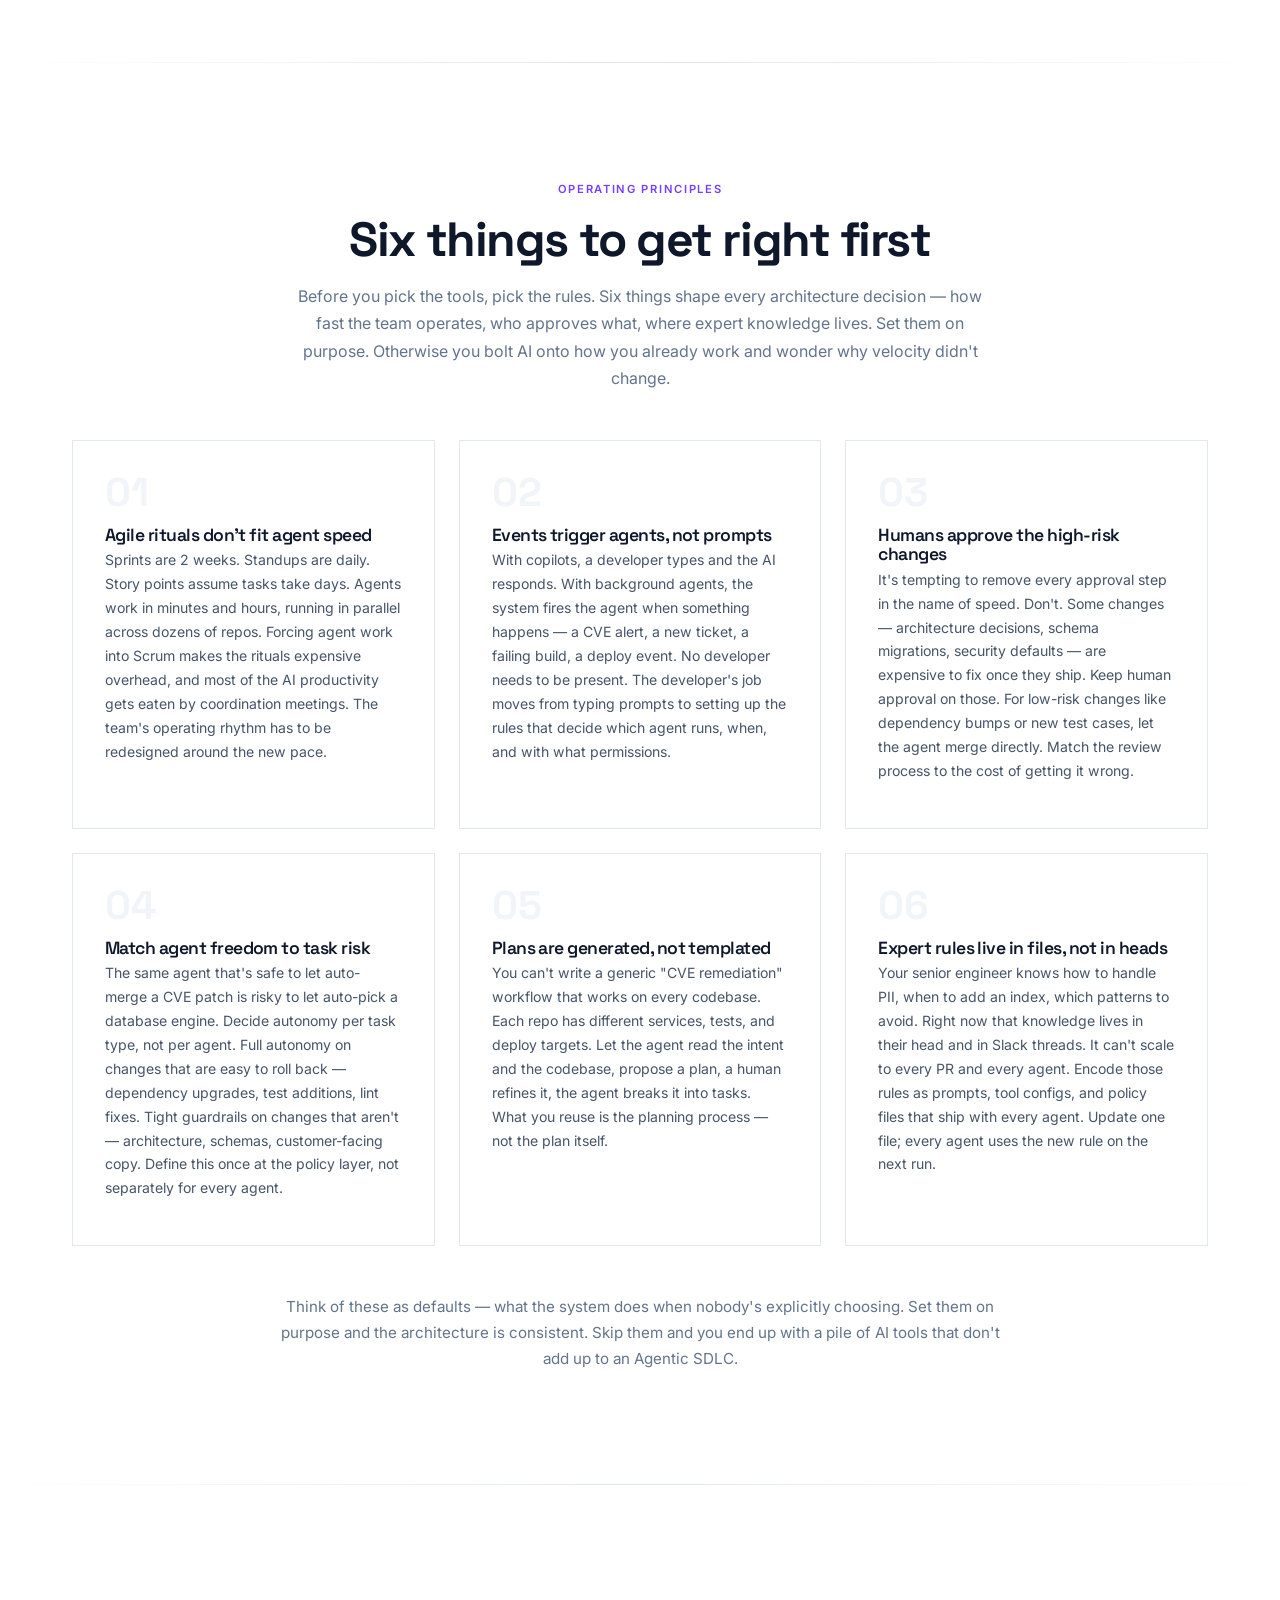
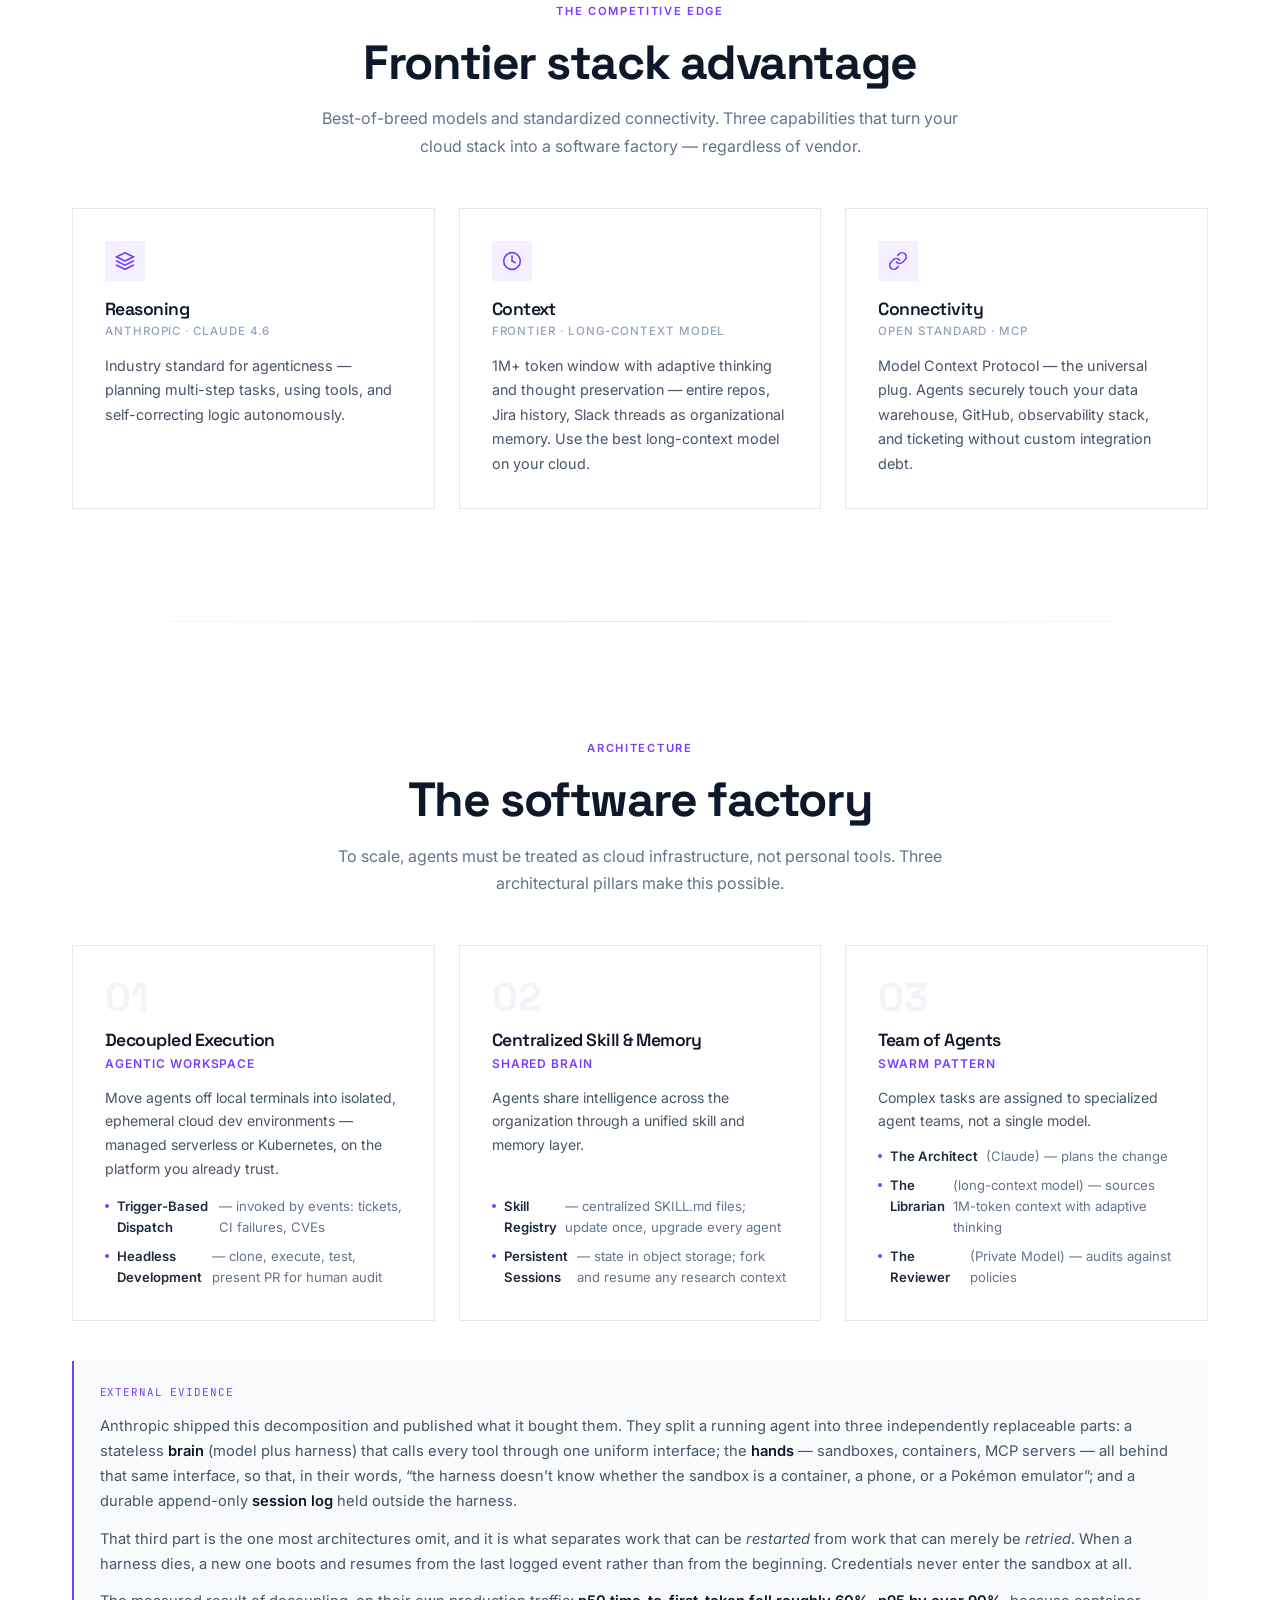
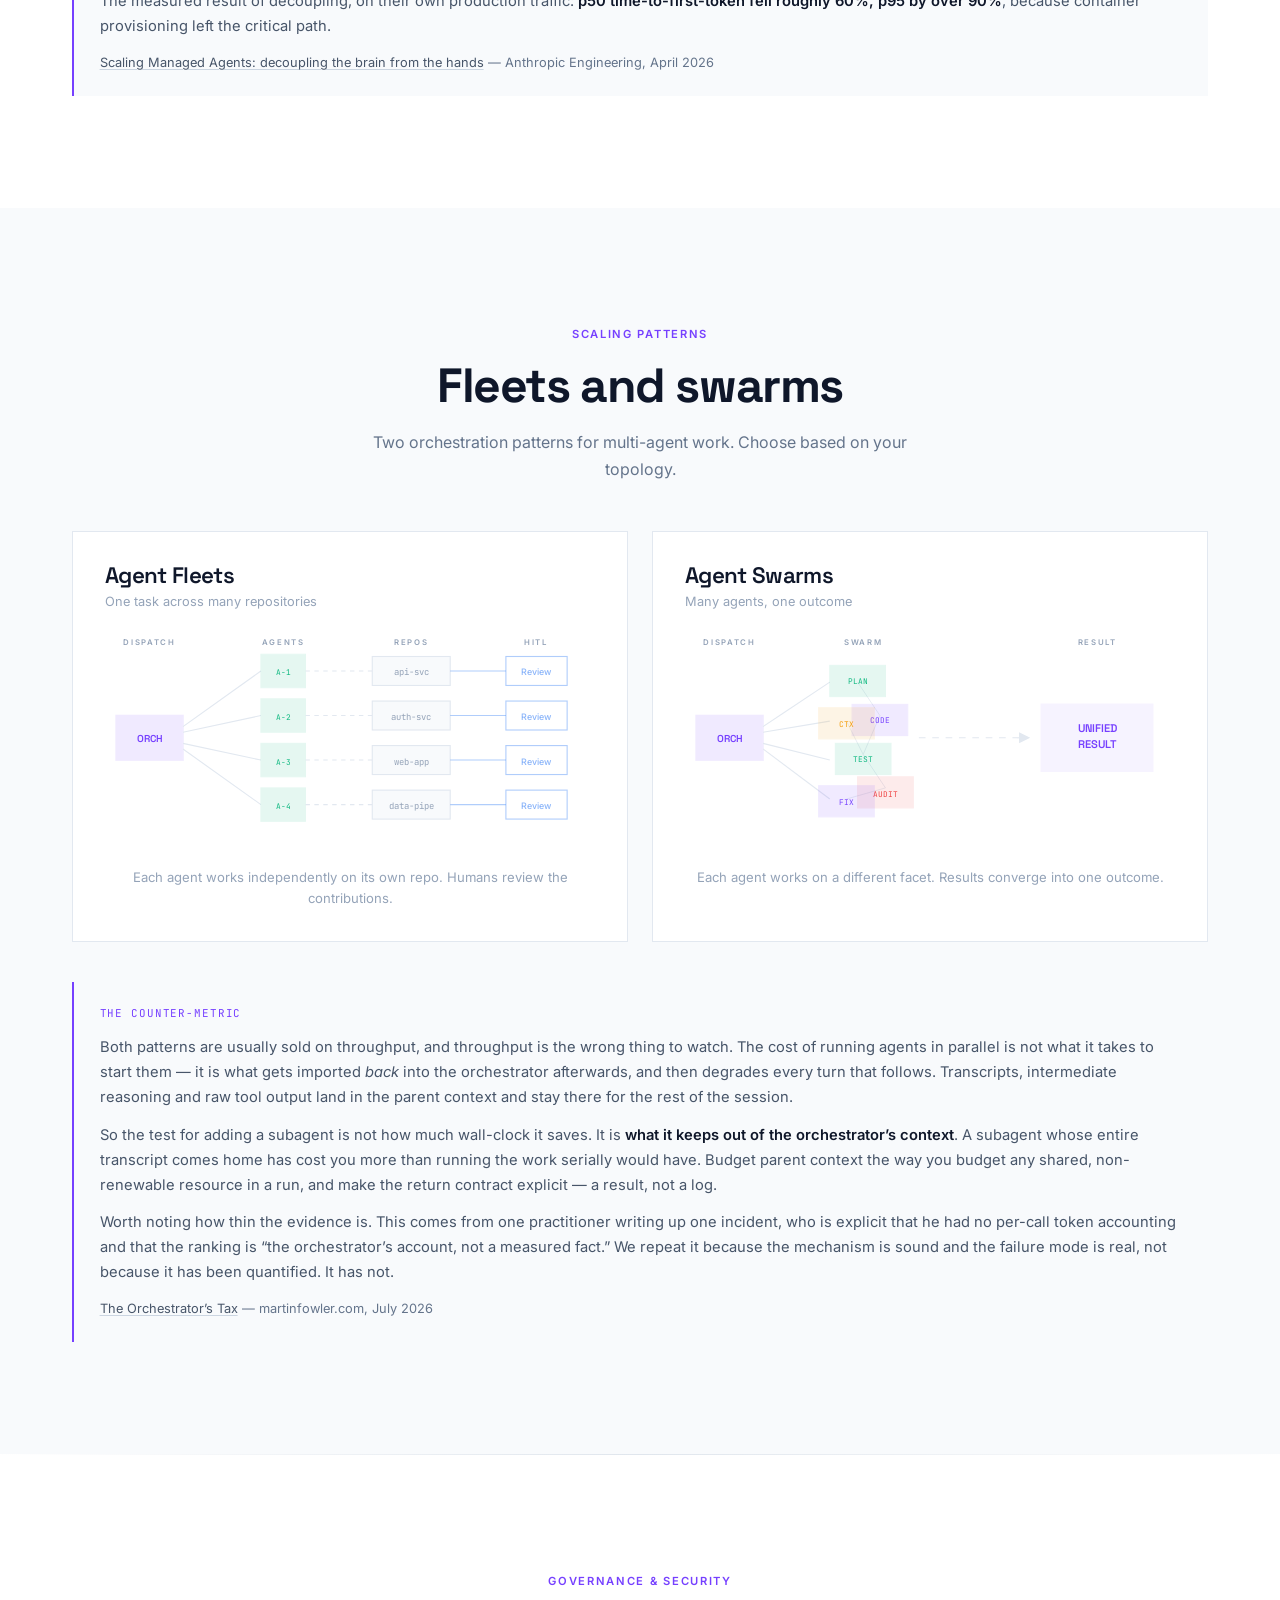
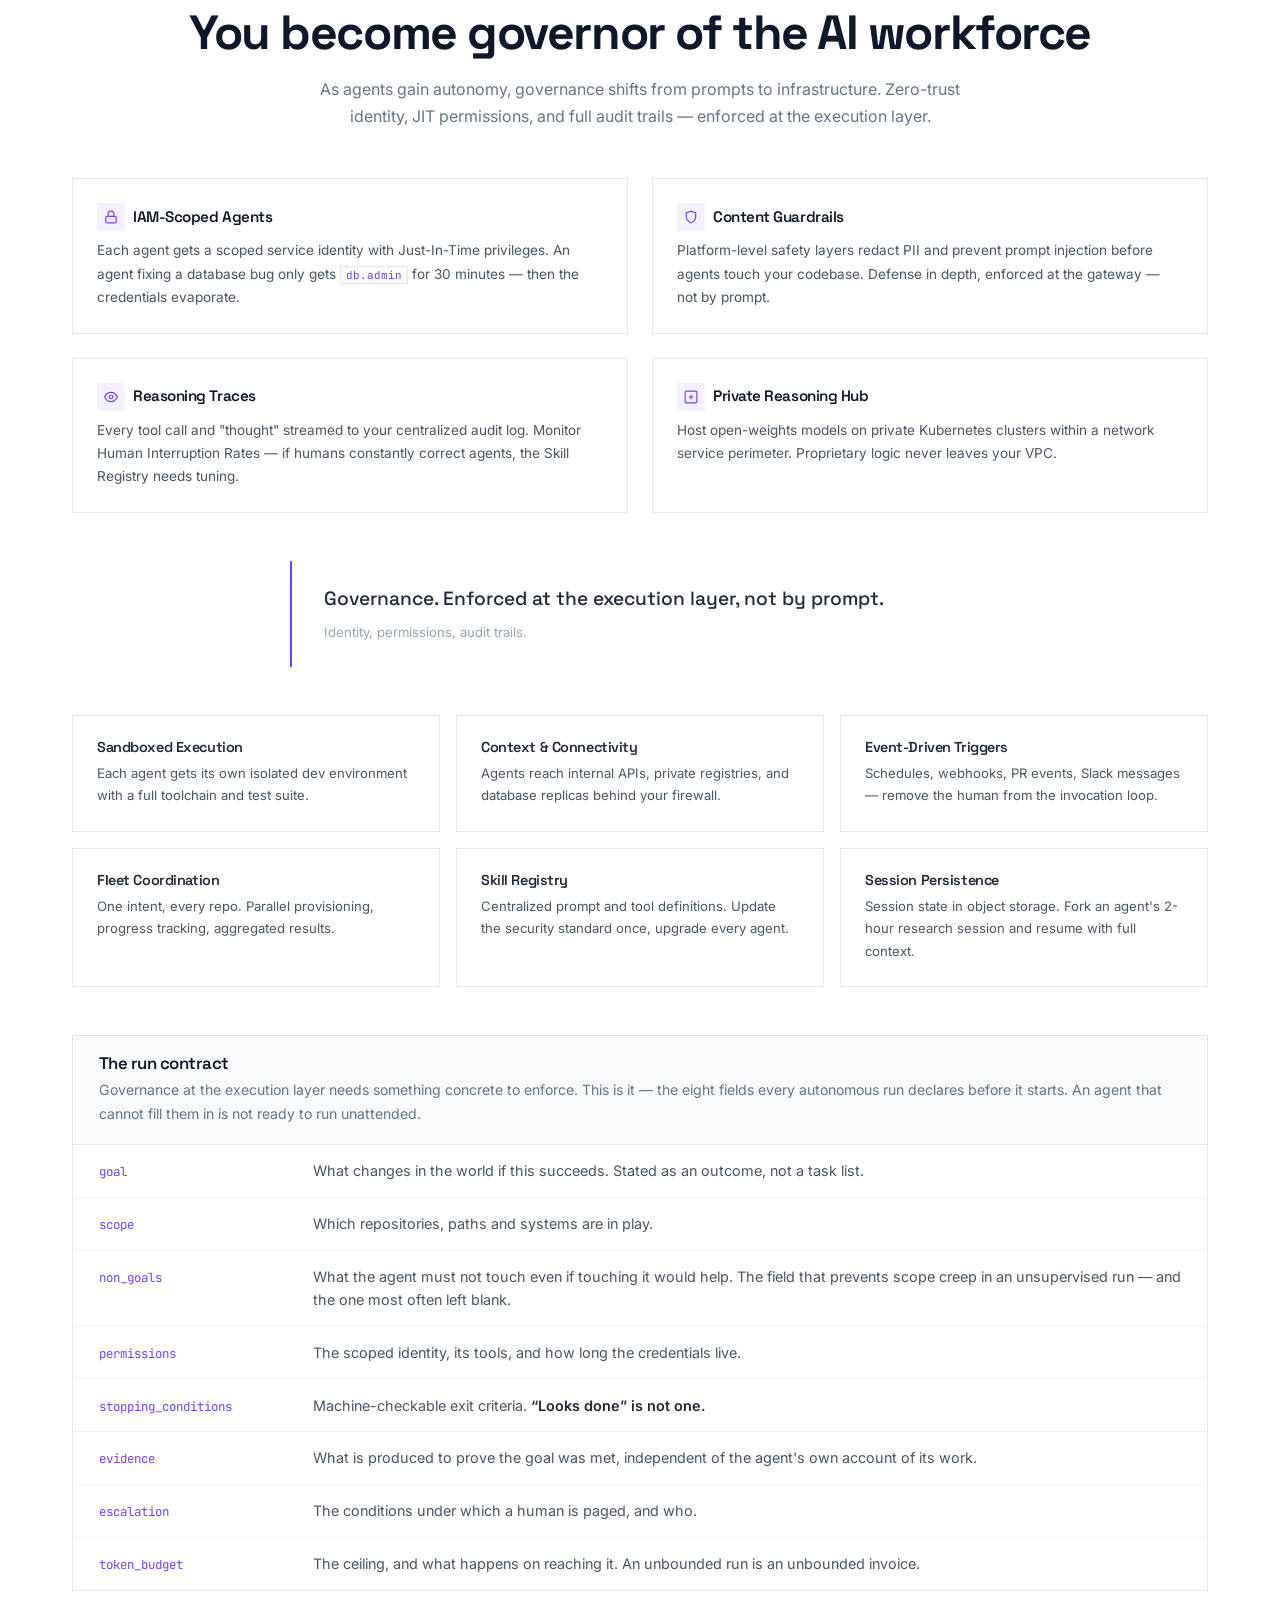
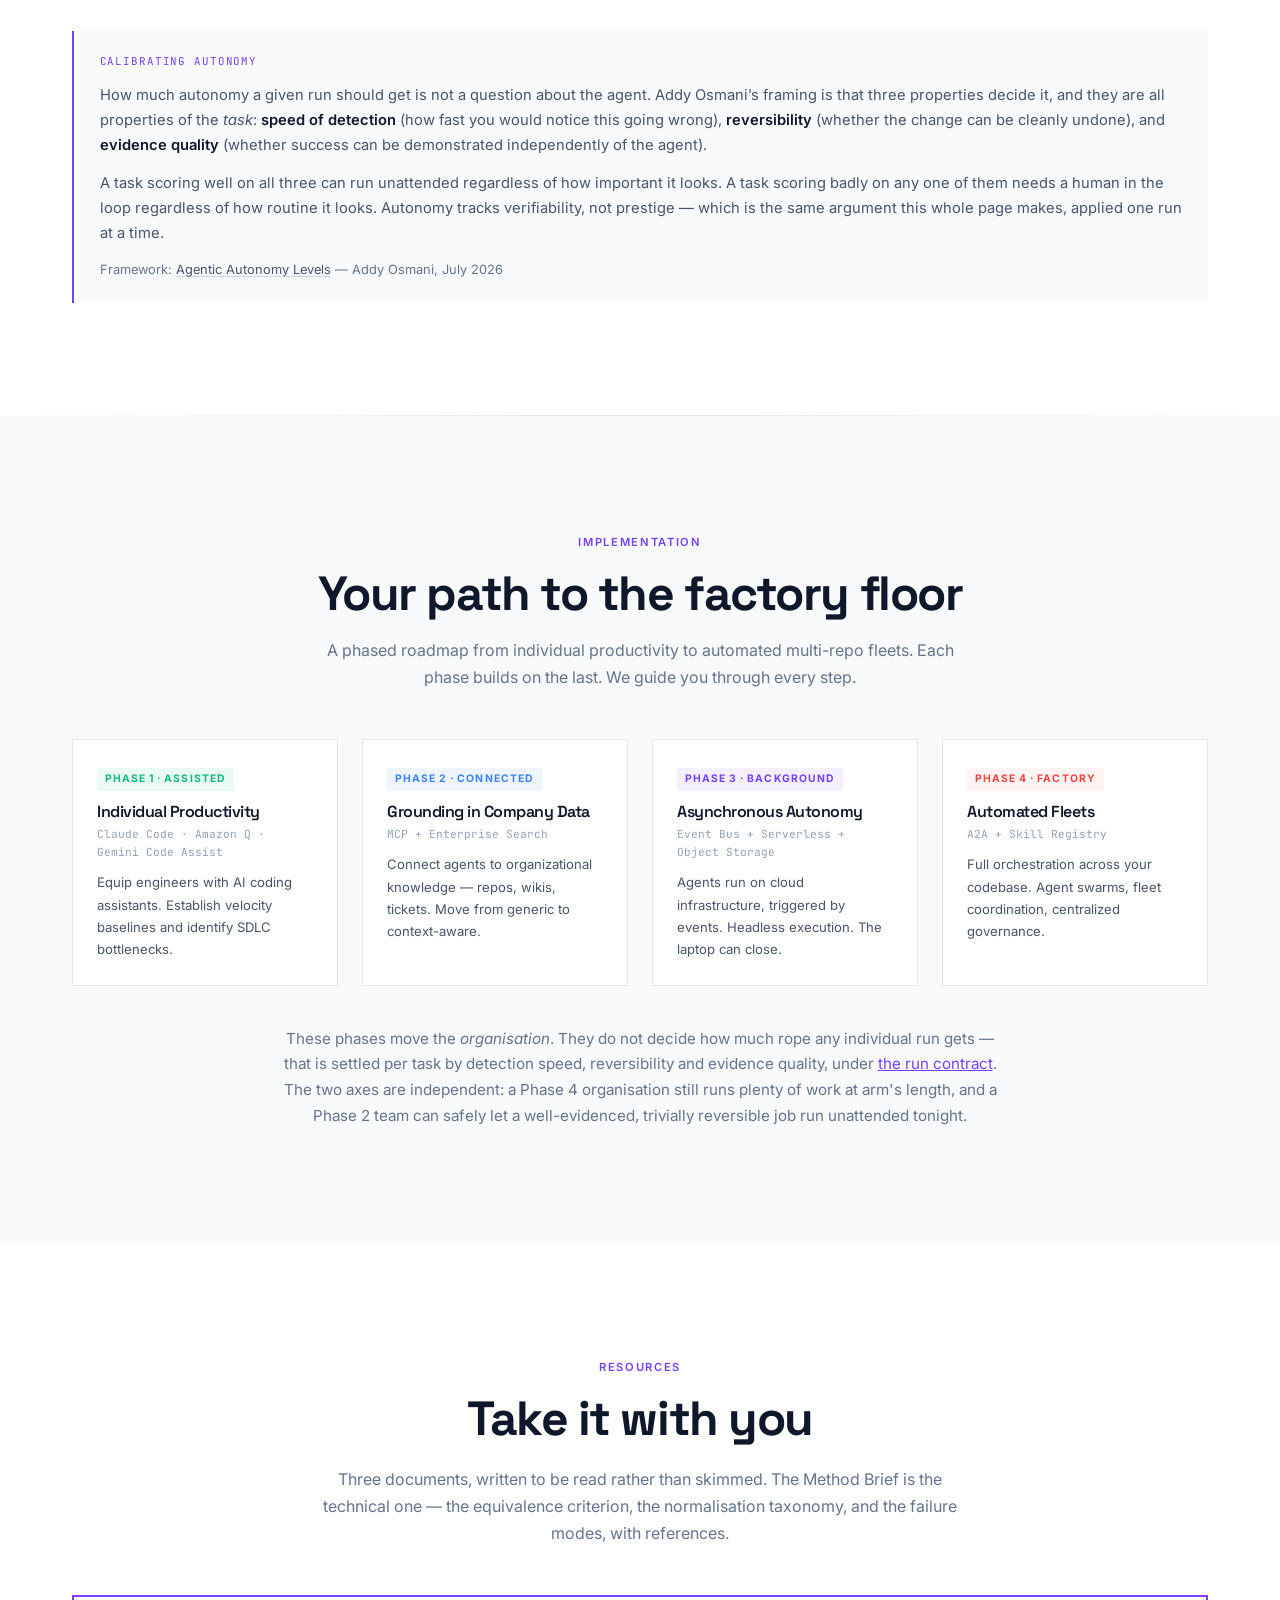
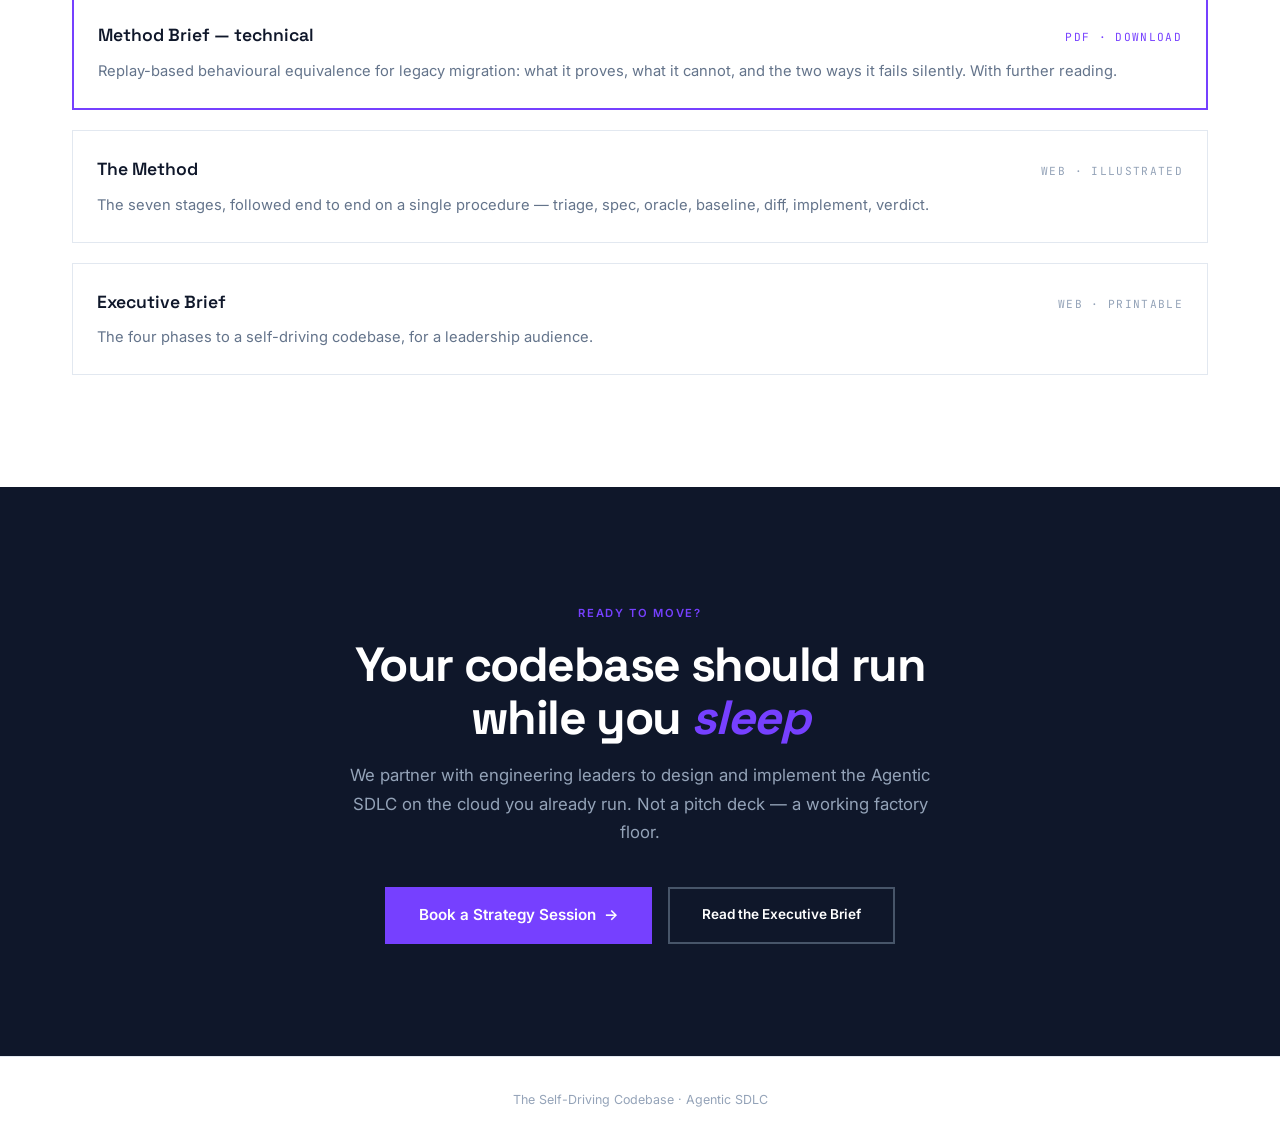
==== commit c5736402: "Drop the cloud partner badges from the index hero CLAUDE.md scopes Revolgy's Google Cloud and AWS pa" ====
--- a/index.html
+++ b/index.html
@@ -903,8 +903,6 @@
 <!-- ═══ STATS BAR ═══ -->
 <div class="container">
   <div class="stats-bar">
-    <div class="stat-badge"><strong>Google Cloud</strong> Premier Partner</div>
-    <div class="stat-badge"><strong>AWS</strong> Advanced Partner &middot; AI Competency</div>
     <div class="stat-badge"><strong>300+</strong> Cloud Transformations</div>
     <div class="stat-badge"><strong>Anthropic</strong> + Open Standards</div>
     <div class="stat-badge"><strong>MCP</strong> Native Integration</div>
